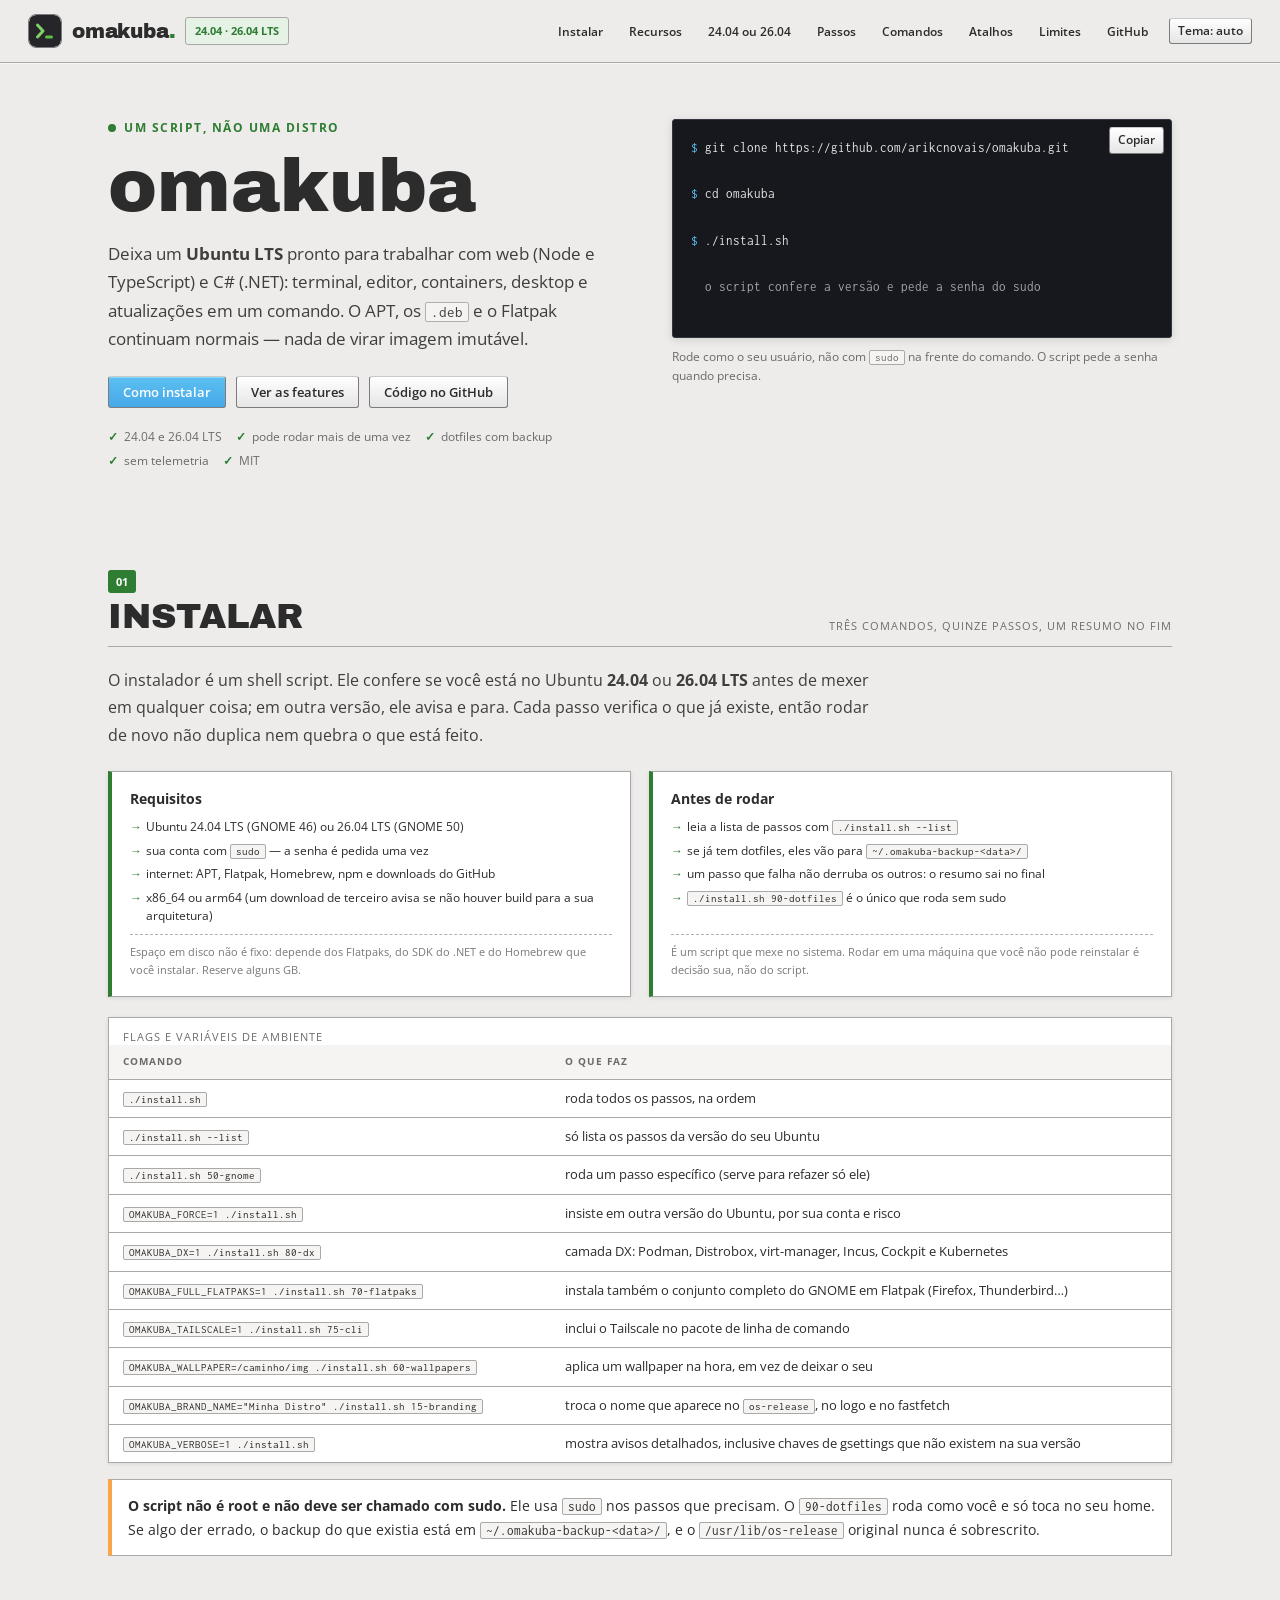
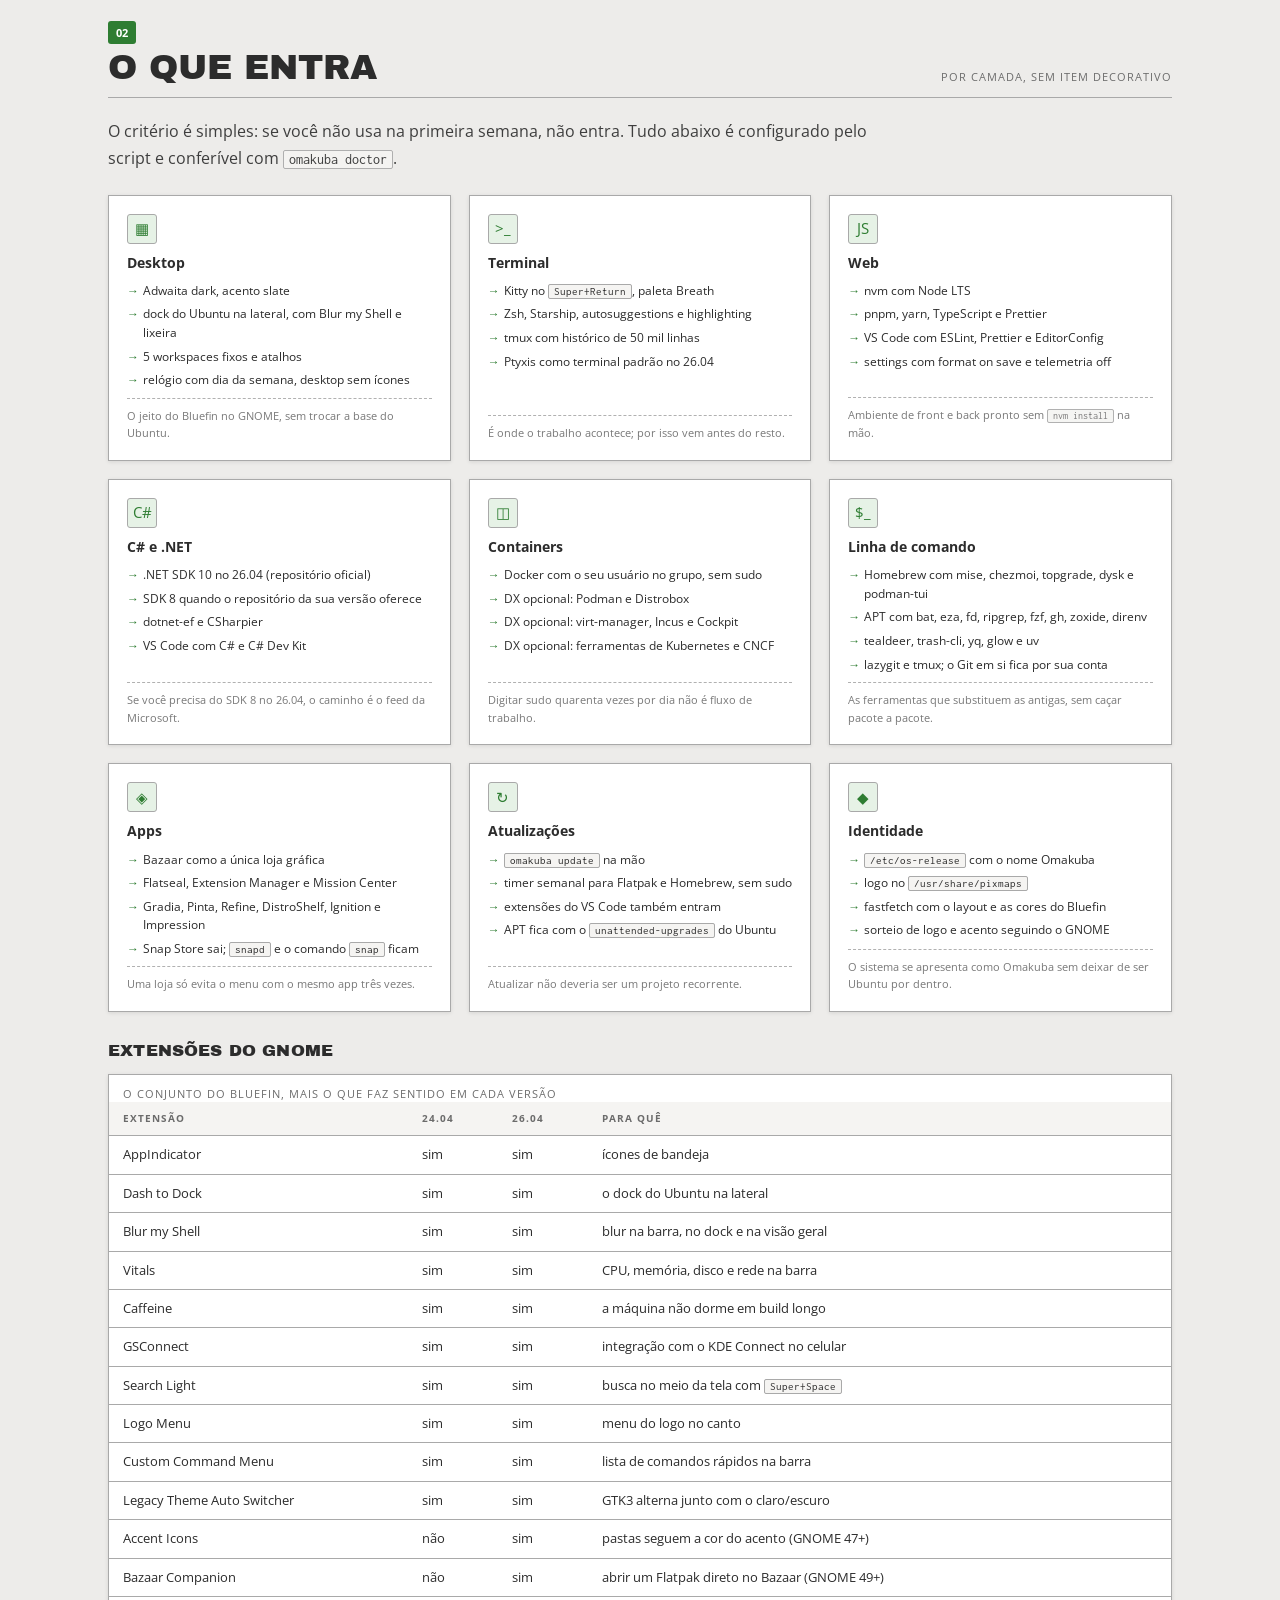
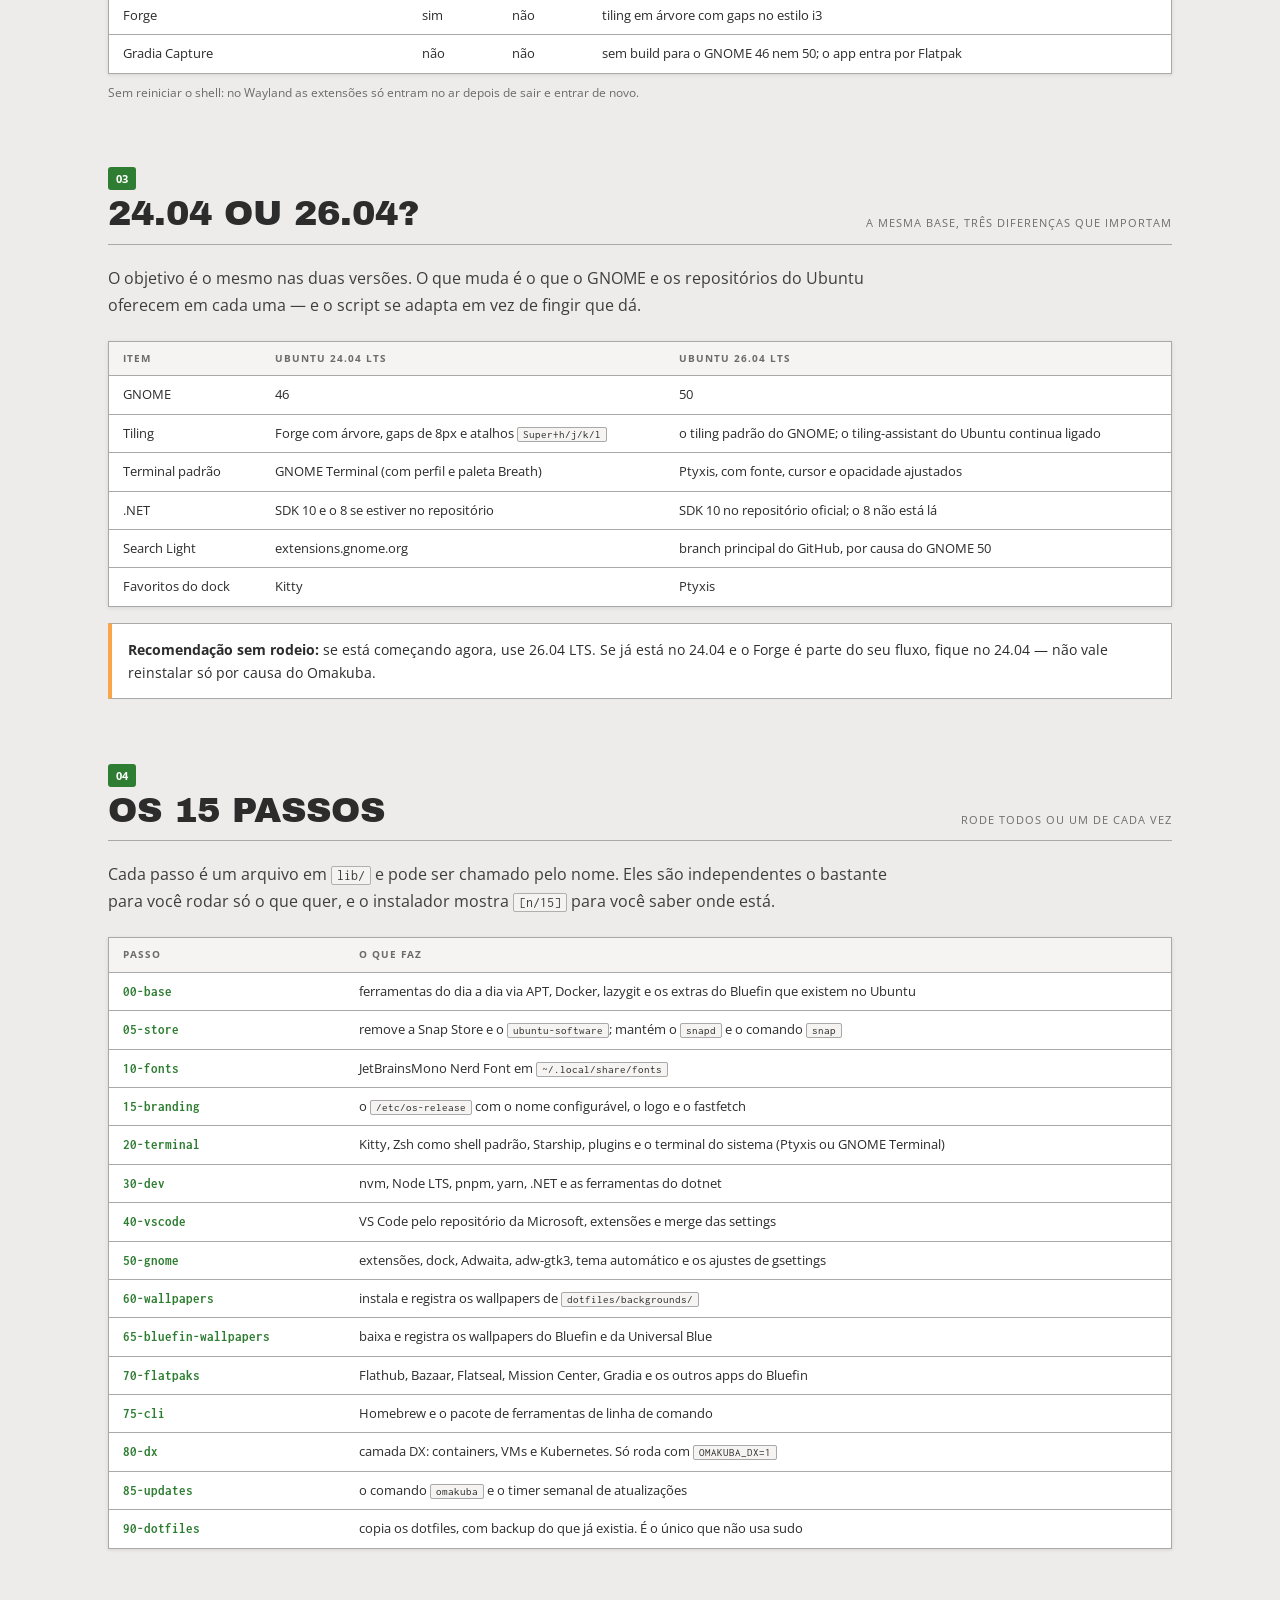
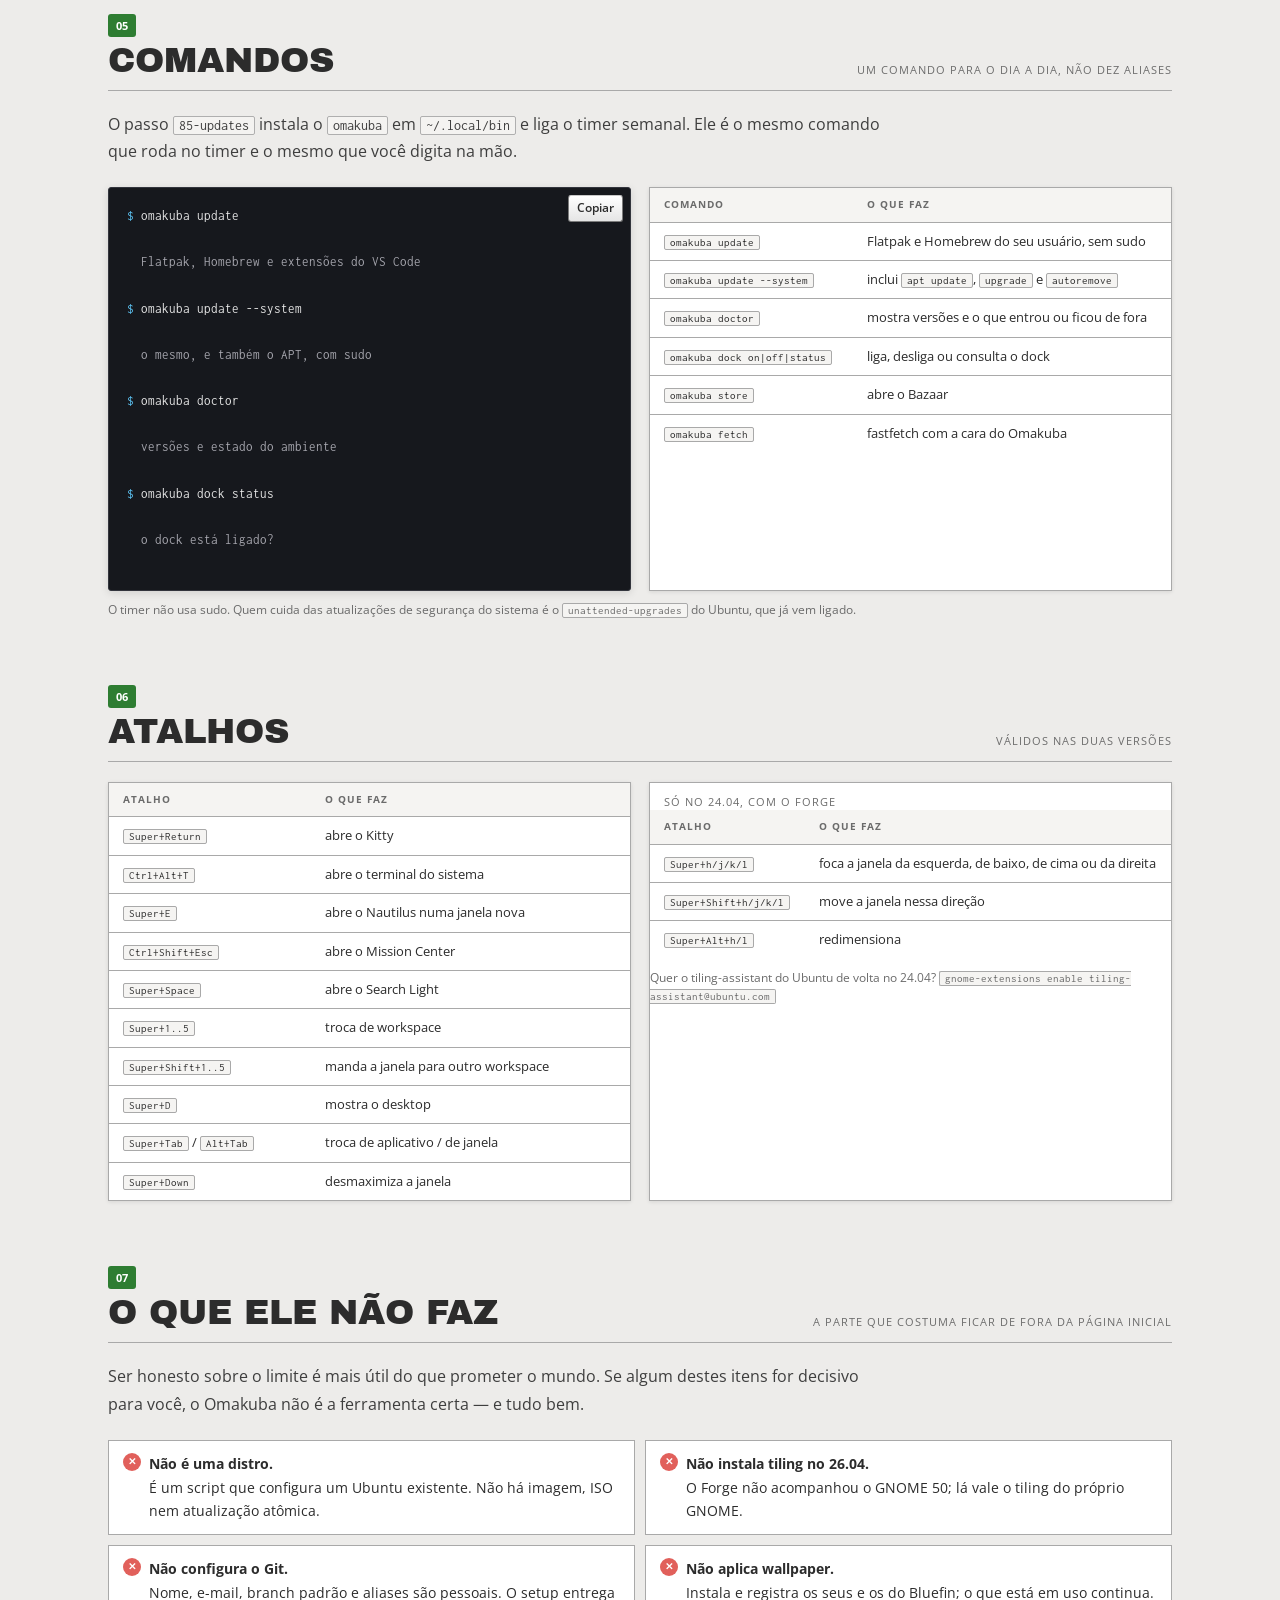
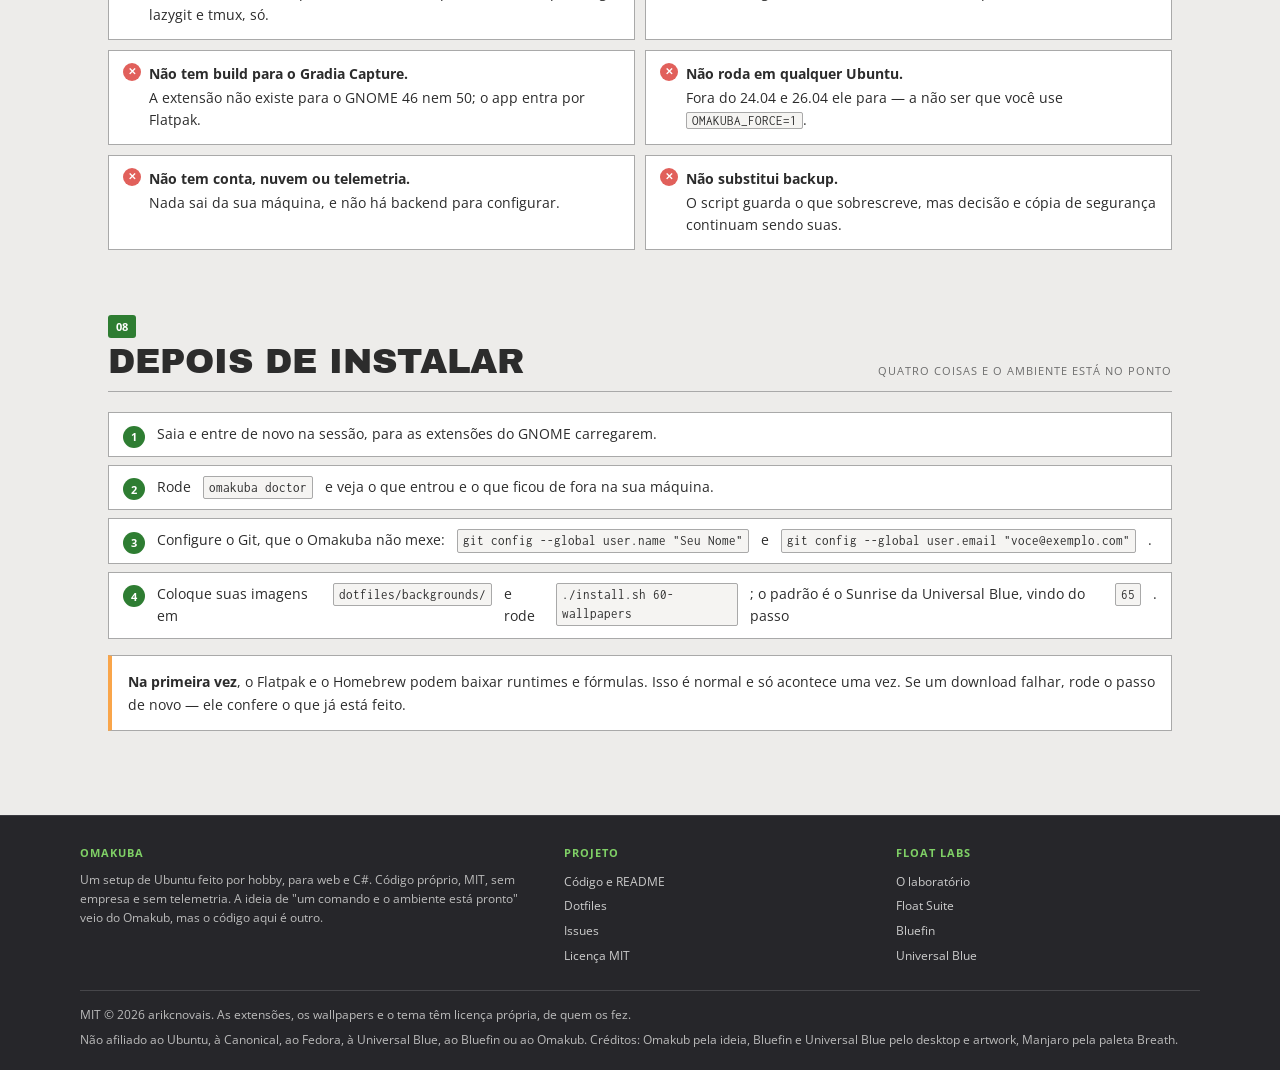
==== docs/index.html @ 0644e6e6 "feat: add website based on Float's Labs's and Float Suite's design" ====
<!doctype html>
<html lang="pt-BR">
<head>
<meta charset="utf-8">
<meta name="viewport" content="width=device-width, initial-scale=1">
<title>Omakuba — Ubuntu 24.04 e 26.04 LTS pronto para trabalhar</title>
<meta name="description" content="Omakuba é um script de setup para Ubuntu 24.04 e 26.04 LTS: terminal, desktop, Node, .NET, containers e atualizações em um comando, sem trocar o sistema por uma imagem imutável.">
<meta name="author" content="arikcnovais">
<meta name="theme-color" content="#7FD066">
<meta name="color-scheme" content="light dark">
<meta name="referrer" content="no-referrer">
<meta http-equiv="Content-Security-Policy" content="default-src 'none'; script-src 'self'; style-src 'self'; font-src 'self'; img-src 'self'; connect-src 'none'; base-uri 'none'; form-action 'none'; object-src 'none'; upgrade-insecure-requests; require-trusted-types-for 'script'; trusted-types 'none'">

<meta property="og:type" content="website">
<meta property="og:title" content="Omakuba — Ubuntu 24.04 e 26.04 LTS pronto para trabalhar">
<meta property="og:description" content="Um comando e o ambiente está pronto: terminal, desktop, Node, .NET, containers e atualizações. APT, .deb e Flatpak continuam.">
<meta property="og:locale" content="pt_BR">

<link rel="icon" type="image/svg+xml" href="assets/omakuba.svg">
<link rel="stylesheet" href="assets/fonts.css">
<link rel="stylesheet" href="assets/float.css">
<link rel="stylesheet" href="assets/styles.css">
<script defer src="assets/app.js"></script>
</head>
<body>

<a class="skip-link" href="#instalar">Pular para a instalação</a>

<header class="app-header omakuba">
  <div class="header-left">
    <a class="brand" href="#top">
      <img src="assets/omakuba.svg" alt="" width="34" height="34">
      <span>omakuba<span class="dot">.</span></span>
    </a>
    <span class="pill">24.04 · 26.04 LTS</span>
  </div>

  <div class="header-right">
    <nav aria-label="Seções">
      <ul class="nav-links" id="nav-links">
        <li><a href="#instalar">Instalar</a></li>
        <li><a href="#recursos">Recursos</a></li>
        <li><a href="#versoes">24.04 ou 26.04</a></li>
        <li><a href="#passos">Passos</a></li>
        <li><a href="#comandos">Comandos</a></li>
        <li><a href="#atalhos">Atalhos</a></li>
        <li><a href="#limites">Limites</a></li>
        <li><a href="https://github.com/arikcnovais/omakuba" target="_blank" rel="noopener noreferrer">GitHub</a></li>
      </ul>
    </nav>
    <button class="btn btn-sm nav-toggle" id="nav-toggle" type="button" aria-expanded="false" aria-controls="nav-links">Menu</button>
    <button class="btn btn-sm" id="theme-toggle" type="button">Tema: auto</button>
  </div>
</header>

<main id="top">

  <!-- ===== Hero ====================================================== -->
  <section class="hero" aria-labelledby="hero-title">
    <div>
      <p class="eyebrow">um script, não uma distro</p>
      <h1 id="hero-title">omakuba</h1>
      <p class="hero-sub">
        Deixa um <strong>Ubuntu LTS</strong> pronto para trabalhar com web
        (Node e TypeScript) e C# (.NET): terminal, editor, containers, desktop
        e atualizações em um comando. O APT, os <code>.deb</code> e o Flatpak
        continuam normais — nada de virar imagem imutável.
      </p>
      <div class="hero-actions">
        <a class="btn btn-primary" href="#instalar">Como instalar</a>
        <a class="btn" href="#recursos">Ver as features</a>
        <a class="btn" href="https://github.com/arikcnovais/omakuba" target="_blank" rel="noopener noreferrer">Código no GitHub</a>
      </div>
      <ul class="checks">
        <li>24.04 e 26.04 LTS</li>
        <li>pode rodar mais de uma vez</li>
        <li>dotfiles com backup</li>
        <li>sem telemetria</li>
        <li>MIT</li>
      </ul>
    </div>

    <div>
      <div class="terminal-wrap">
        <button class="btn btn-sm copy-btn" type="button" data-copy="#cmd-install">Copiar</button>
        <pre class="terminal" id="cmd-install"><code><span class="line">git clone https://github.com/arikcnovais/omakuba.git</span>
<span class="line">cd omakuba</span>
<span class="line">./install.sh</span>
<span class="out">o script confere a versão e pede a senha do sudo</span>
</code></pre>
      </div>
      <p class="hint">Rode como o seu usuário, não com <code>sudo</code> na frente do comando. O script pede a senha quando precisa.</p>
    </div>
  </section>

  <!-- ===== 01 Instalar ============================================== -->
  <section id="instalar" aria-labelledby="instalar-title">
    <div class="section-heading">
      <div>
        <span class="num">01</span>
        <h2 id="instalar-title">Instalar</h2>
      </div>
      <p class="sub">Três comandos, quinze passos, um resumo no fim</p>
    </div>

    <p class="lead">
      O instalador é um shell script. Ele confere se você está no Ubuntu
      <strong>24.04</strong> ou <strong>26.04 LTS</strong> antes de mexer em
      qualquer coisa; em outra versão, ele avisa e para. Cada passo verifica o
      que já existe, então rodar de novo não duplica nem quebra o que está
      feito.
    </p>

    <div class="grid-2">
      <div class="card green">
        <h3>Requisitos</h3>
        <ul>
          <li>Ubuntu 24.04 LTS (GNOME 46) ou 26.04 LTS (GNOME 50)</li>
          <li>sua conta com <code>sudo</code> — a senha é pedida uma vez</li>
          <li>internet: APT, Flatpak, Homebrew, npm e downloads do GitHub</li>
          <li>x86_64 ou arm64 (um download de terceiro avisa se não houver build para a sua arquitetura)</li>
        </ul>
        <p class="why">Espaço em disco não é fixo: depende dos Flatpaks, do SDK do .NET e do Homebrew que você instalar. Reserve alguns GB.</p>
      </div>

      <div class="card green">
        <h3>Antes de rodar</h3>
        <ul>
          <li>leia a lista de passos com <code>./install.sh --list</code></li>
          <li>se já tem dotfiles, eles vão para <code>~/.omakuba-backup-&lt;data&gt;/</code></li>
          <li>um passo que falha não derruba os outros: o resumo sai no final</li>
          <li><code>./install.sh 90-dotfiles</code> é o único que roda sem sudo</li>
        </ul>
        <p class="why">É um script que mexe no sistema. Rodar em uma máquina que você não pode reinstalar é decisão sua, não do script.</p>
      </div>
    </div>

    <div class="table-scroll mt-3">
      <table>
        <caption>Flags e variáveis de ambiente</caption>
        <thead>
          <tr>
            <th scope="col">Comando</th>
            <th scope="col">O que faz</th>
          </tr>
        </thead>
        <tbody>
          <tr><td><code>./install.sh</code></td><td>roda todos os passos, na ordem</td></tr>
          <tr><td><code>./install.sh --list</code></td><td>só lista os passos da versão do seu Ubuntu</td></tr>
          <tr><td><code>./install.sh 50-gnome</code></td><td>roda um passo específico (serve para refazer só ele)</td></tr>
          <tr><td><code>OMAKUBA_FORCE=1 ./install.sh</code></td><td>insiste em outra versão do Ubuntu, por sua conta e risco</td></tr>
          <tr><td><code>OMAKUBA_DX=1 ./install.sh 80-dx</code></td><td>camada DX: Podman, Distrobox, virt-manager, Incus, Cockpit e Kubernetes</td></tr>
          <tr><td><code>OMAKUBA_FULL_FLATPAKS=1 ./install.sh 70-flatpaks</code></td><td>instala também o conjunto completo do GNOME em Flatpak (Firefox, Thunderbird…)</td></tr>
          <tr><td><code>OMAKUBA_TAILSCALE=1 ./install.sh 75-cli</code></td><td>inclui o Tailscale no pacote de linha de comando</td></tr>
          <tr><td><code>OMAKUBA_WALLPAPER=/caminho/img ./install.sh 60-wallpapers</code></td><td>aplica um wallpaper na hora, em vez de deixar o seu</td></tr>
          <tr><td><code>OMAKUBA_BRAND_NAME="Minha Distro" ./install.sh 15-branding</code></td><td>troca o nome que aparece no <code>os-release</code>, no logo e no fastfetch</td></tr>
          <tr><td><code>OMAKUBA_VERBOSE=1 ./install.sh</code></td><td>mostra avisos detalhados, inclusive chaves de gsettings que não existem na sua versão</td></tr>
        </tbody>
      </table>
    </div>

    <div class="notice">
      <strong>O script não é root e não deve ser chamado com sudo.</strong>
      Ele usa <code>sudo</code> nos passos que precisam. O <code>90-dotfiles</code>
      roda como você e só toca no seu home. Se algo der errado, o backup do que
      existia está em <code>~/.omakuba-backup-&lt;data&gt;/</code>, e o
      <code>/usr/lib/os-release</code> original nunca é sobrescrito.
    </div>
  </section>

  <!-- ===== 02 Recursos ============================================== -->
  <section id="recursos" aria-labelledby="recursos-title">
    <div class="section-heading">
      <div>
        <span class="num">02</span>
        <h2 id="recursos-title">O que entra</h2>
      </div>
      <p class="sub">Por camada, sem item decorativo</p>
    </div>

    <p class="lead">
      O critério é simples: se você não usa na primeira semana, não entra.
      Tudo abaixo é configurado pelo script e conferível com
      <code>omakuba doctor</code>.
    </p>

    <div class="grid-3">
      <div class="card">
        <div class="icon" aria-hidden="true">▦</div>
        <h3>Desktop</h3>
        <ul>
          <li>Adwaita dark, acento slate</li>
          <li>dock do Ubuntu na lateral, com Blur my Shell e lixeira</li>
          <li>5 workspaces fixos e atalhos</li>
          <li>relógio com dia da semana, desktop sem ícones</li>
        </ul>
        <p class="why">O jeito do Bluefin no GNOME, sem trocar a base do Ubuntu.</p>
      </div>

      <div class="card">
        <div class="icon" aria-hidden="true">&gt;_</div>
        <h3>Terminal</h3>
        <ul>
          <li>Kitty no <code>Super+Return</code>, paleta Breath</li>
          <li>Zsh, Starship, autosuggestions e highlighting</li>
          <li>tmux com histórico de 50 mil linhas</li>
          <li>Ptyxis como terminal padrão no 26.04</li>
        </ul>
        <p class="why">É onde o trabalho acontece; por isso vem antes do resto.</p>
      </div>

      <div class="card">
        <div class="icon" aria-hidden="true">JS</div>
        <h3>Web</h3>
        <ul>
          <li>nvm com Node LTS</li>
          <li>pnpm, yarn, TypeScript e Prettier</li>
          <li>VS Code com ESLint, Prettier e EditorConfig</li>
          <li>settings com format on save e telemetria off</li>
        </ul>
        <p class="why">Ambiente de front e back pronto sem <code>nvm install</code> na mão.</p>
      </div>

      <div class="card">
        <div class="icon" aria-hidden="true">C#</div>
        <h3>C# e .NET</h3>
        <ul>
          <li>.NET SDK 10 no 26.04 (repositório oficial)</li>
          <li>SDK 8 quando o repositório da sua versão oferece</li>
          <li>dotnet-ef e CSharpier</li>
          <li>VS Code com C# e C# Dev Kit</li>
        </ul>
        <p class="why">Se você precisa do SDK 8 no 26.04, o caminho é o feed da Microsoft.</p>
      </div>

      <div class="card">
        <div class="icon" aria-hidden="true">◫</div>
        <h3>Containers</h3>
        <ul>
          <li>Docker com o seu usuário no grupo, sem sudo</li>
          <li>DX opcional: Podman e Distrobox</li>
          <li>DX opcional: virt-manager, Incus e Cockpit</li>
          <li>DX opcional: ferramentas de Kubernetes e CNCF</li>
        </ul>
        <p class="why">Digitar sudo quarenta vezes por dia não é fluxo de trabalho.</p>
      </div>

      <div class="card">
        <div class="icon" aria-hidden="true">$_</div>
        <h3>Linha de comando</h3>
        <ul>
          <li>Homebrew com mise, chezmoi, topgrade, dysk e podman-tui</li>
          <li>APT com bat, eza, fd, ripgrep, fzf, gh, zoxide, direnv</li>
          <li>tealdeer, trash-cli, yq, glow e uv</li>
          <li>lazygit e tmux; o Git em si fica por sua conta</li>
        </ul>
        <p class="why">As ferramentas que substituem as antigas, sem caçar pacote a pacote.</p>
      </div>

      <div class="card">
        <div class="icon" aria-hidden="true">◈</div>
        <h3>Apps</h3>
        <ul>
          <li>Bazaar como a única loja gráfica</li>
          <li>Flatseal, Extension Manager e Mission Center</li>
          <li>Gradia, Pinta, Refine, DistroShelf, Ignition e Impression</li>
          <li>Snap Store sai; <code>snapd</code> e o comando <code>snap</code> ficam</li>
        </ul>
        <p class="why">Uma loja só evita o menu com o mesmo app três vezes.</p>
      </div>

      <div class="card">
        <div class="icon" aria-hidden="true">↻</div>
        <h3>Atualizações</h3>
        <ul>
          <li><code>omakuba update</code> na mão</li>
          <li>timer semanal para Flatpak e Homebrew, sem sudo</li>
          <li>extensões do VS Code também entram</li>
          <li>APT fica com o <code>unattended-upgrades</code> do Ubuntu</li>
        </ul>
        <p class="why">Atualizar não deveria ser um projeto recorrente.</p>
      </div>

      <div class="card">
        <div class="icon" aria-hidden="true">◆</div>
        <h3>Identidade</h3>
        <ul>
          <li><code>/etc/os-release</code> com o nome Omakuba</li>
          <li>logo no <code>/usr/share/pixmaps</code></li>
          <li>fastfetch com o layout e as cores do Bluefin</li>
          <li>sorteio de logo e acento seguindo o GNOME</li>
        </ul>
        <p class="why">O sistema se apresenta como Omakuba sem deixar de ser Ubuntu por dentro.</p>
      </div>
    </div>

    <h3 class="subhead">Extensões do GNOME</h3>
    <div class="table-scroll">
      <table>
        <caption>O conjunto do Bluefin, mais o que faz sentido em cada versão</caption>
        <thead>
          <tr>
            <th scope="col">Extensão</th>
            <th scope="col">24.04</th>
            <th scope="col">26.04</th>
            <th scope="col">Para quê</th>
          </tr>
        </thead>
        <tbody>
          <tr><td>AppIndicator</td><td>sim</td><td>sim</td><td>ícones de bandeja</td></tr>
          <tr><td>Dash to Dock</td><td>sim</td><td>sim</td><td>o dock do Ubuntu na lateral</td></tr>
          <tr><td>Blur my Shell</td><td>sim</td><td>sim</td><td>blur na barra, no dock e na visão geral</td></tr>
          <tr><td>Vitals</td><td>sim</td><td>sim</td><td>CPU, memória, disco e rede na barra</td></tr>
          <tr><td>Caffeine</td><td>sim</td><td>sim</td><td>a máquina não dorme em build longo</td></tr>
          <tr><td>GSConnect</td><td>sim</td><td>sim</td><td>integração com o KDE Connect no celular</td></tr>
          <tr><td>Search Light</td><td>sim</td><td>sim</td><td>busca no meio da tela com <code>Super+Space</code></td></tr>
          <tr><td>Logo Menu</td><td>sim</td><td>sim</td><td>menu do logo no canto</td></tr>
          <tr><td>Custom Command Menu</td><td>sim</td><td>sim</td><td>lista de comandos rápidos na barra</td></tr>
          <tr><td>Legacy Theme Auto Switcher</td><td>sim</td><td>sim</td><td>GTK3 alterna junto com o claro/escuro</td></tr>
          <tr><td>Accent Icons</td><td>não</td><td>sim</td><td>pastas seguem a cor do acento (GNOME 47+)</td></tr>
          <tr><td>Bazaar Companion</td><td>não</td><td>sim</td><td>abrir um Flatpak direto no Bazaar (GNOME 49+)</td></tr>
          <tr><td>Forge</td><td>sim</td><td>não</td><td>tiling em árvore com gaps no estilo i3</td></tr>
          <tr><td>Gradia Capture</td><td>não</td><td>não</td><td>sem build para o GNOME 46 nem 50; o app entra por Flatpak</td></tr>
        </tbody>
      </table>
    </div>
    <p class="hint">Sem reiniciar o shell: no Wayland as extensões só entram no ar depois de sair e entrar de novo.</p>
  </section>

  <!-- ===== 03 Versões ============================================== -->
  <section id="versoes" aria-labelledby="versoes-title">
    <div class="section-heading">
      <div>
        <span class="num">03</span>
        <h2 id="versoes-title">24.04 ou 26.04?</h2>
      </div>
      <p class="sub">A mesma base, três diferenças que importam</p>
    </div>

    <p class="lead">
      O objetivo é o mesmo nas duas versões. O que muda é o que o GNOME e os
      repositórios do Ubuntu oferecem em cada uma — e o script se adapta em vez
      de fingir que dá.
    </p>

    <div class="table-scroll">
      <table>
        <thead>
          <tr>
            <th scope="col">Item</th>
            <th scope="col">Ubuntu 24.04 LTS</th>
            <th scope="col">Ubuntu 26.04 LTS</th>
          </tr>
        </thead>
        <tbody>
          <tr><td>GNOME</td><td>46</td><td>50</td></tr>
          <tr><td>Tiling</td><td>Forge com árvore, gaps de 8px e atalhos <code>Super+h/j/k/l</code></td><td>o tiling padrão do GNOME; o tiling-assistant do Ubuntu continua ligado</td></tr>
          <tr><td>Terminal padrão</td><td>GNOME Terminal (com perfil e paleta Breath)</td><td>Ptyxis, com fonte, cursor e opacidade ajustados</td></tr>
          <tr><td>.NET</td><td>SDK 10 e o 8 se estiver no repositório</td><td>SDK 10 no repositório oficial; o 8 não está lá</td></tr>
          <tr><td>Search Light</td><td>extensions.gnome.org</td><td>branch principal do GitHub, por causa do GNOME 50</td></tr>
          <tr><td>Favoritos do dock</td><td>Kitty</td><td>Ptyxis</td></tr>
        </tbody>
      </table>
    </div>

    <div class="notice">
      <strong>Recomendação sem rodeio:</strong> se está começando agora, use
      26.04 LTS. Se já está no 24.04 e o Forge é parte do seu fluxo, fique no
      24.04 — não vale reinstalar só por causa do Omakuba.
    </div>
  </section>

  <!-- ===== 04 Passos =============================================== -->
  <section id="passos" aria-labelledby="passos-title">
    <div class="section-heading">
      <div>
        <span class="num">04</span>
        <h2 id="passos-title">Os 15 passos</h2>
      </div>
      <p class="sub">Rode todos ou um de cada vez</p>
    </div>

    <p class="lead">
      Cada passo é um arquivo em <code>lib/</code> e pode ser chamado pelo nome.
      Eles são independentes o bastante para você rodar só o que quer, e o
      instalador mostra <code>[n/15]</code> para você saber onde está.
    </p>

    <div class="table-scroll">
      <table>
        <thead>
          <tr>
            <th scope="col">Passo</th>
            <th scope="col">O que faz</th>
          </tr>
        </thead>
        <tbody>
          <tr><td class="step-name">00-base</td><td>ferramentas do dia a dia via APT, Docker, lazygit e os extras do Bluefin que existem no Ubuntu</td></tr>
          <tr><td class="step-name">05-store</td><td>remove a Snap Store e o <code>ubuntu-software</code>; mantém o <code>snapd</code> e o comando <code>snap</code></td></tr>
          <tr><td class="step-name">10-fonts</td><td>JetBrainsMono Nerd Font em <code>~/.local/share/fonts</code></td></tr>
          <tr><td class="step-name">15-branding</td><td>o <code>/etc/os-release</code> com o nome configurável, o logo e o fastfetch</td></tr>
          <tr><td class="step-name">20-terminal</td><td>Kitty, Zsh como shell padrão, Starship, plugins e o terminal do sistema (Ptyxis ou GNOME Terminal)</td></tr>
          <tr><td class="step-name">30-dev</td><td>nvm, Node LTS, pnpm, yarn, .NET e as ferramentas do dotnet</td></tr>
          <tr><td class="step-name">40-vscode</td><td>VS Code pelo repositório da Microsoft, extensões e merge das settings</td></tr>
          <tr><td class="step-name">50-gnome</td><td>extensões, dock, Adwaita, adw-gtk3, tema automático e os ajustes de gsettings</td></tr>
          <tr><td class="step-name">60-wallpapers</td><td>instala e registra os wallpapers de <code>dotfiles/backgrounds/</code></td></tr>
          <tr><td class="step-name">65-bluefin-wallpapers</td><td>baixa e registra os wallpapers do Bluefin e da Universal Blue</td></tr>
          <tr><td class="step-name">70-flatpaks</td><td>Flathub, Bazaar, Flatseal, Mission Center, Gradia e os outros apps do Bluefin</td></tr>
          <tr><td class="step-name">75-cli</td><td>Homebrew e o pacote de ferramentas de linha de comando</td></tr>
          <tr><td class="step-name">80-dx</td><td>camada DX: containers, VMs e Kubernetes. Só roda com <code>OMAKUBA_DX=1</code></td></tr>
          <tr><td class="step-name">85-updates</td><td>o comando <code>omakuba</code> e o timer semanal de atualizações</td></tr>
          <tr><td class="step-name">90-dotfiles</td><td>copia os dotfiles, com backup do que já existia. É o único que não usa sudo</td></tr>
        </tbody>
      </table>
    </div>
  </section>

  <!-- ===== 05 Comandos ============================================= -->
  <section id="comandos" aria-labelledby="comandos-title">
    <div class="section-heading">
      <div>
        <span class="num">05</span>
        <h2 id="comandos-title">Comandos</h2>
      </div>
      <p class="sub">Um comando para o dia a dia, não dez aliases</p>
    </div>

    <p class="lead">
      O passo <code>85-updates</code> instala o <code>omakuba</code> em
      <code>~/.local/bin</code> e liga o timer semanal. Ele é o mesmo comando
      que roda no timer e o mesmo que você digita na mão.
    </p>

    <div class="grid-2">
      <div class="terminal-wrap">
        <button class="btn btn-sm copy-btn" type="button" data-copy="#cmd-usage">Copiar</button>
        <pre class="terminal" id="cmd-usage"><code><span class="line">omakuba update</span>
<span class="out">Flatpak, Homebrew e extensões do VS Code</span>
<span class="line">omakuba update --system</span>
<span class="out">o mesmo, e também o APT, com sudo</span>
<span class="line">omakuba doctor</span>
<span class="out">versões e estado do ambiente</span>
<span class="line">omakuba dock status</span>
<span class="out">o dock está ligado?</span>
</code></pre>
      </div>

      <div class="table-scroll">
        <table>
          <thead>
            <tr>
              <th scope="col">Comando</th>
              <th scope="col">O que faz</th>
            </tr>
          </thead>
          <tbody>
            <tr><td><code>omakuba update</code></td><td>Flatpak e Homebrew do seu usuário, sem sudo</td></tr>
            <tr><td><code>omakuba update --system</code></td><td>inclui <code>apt update</code>, <code>upgrade</code> e <code>autoremove</code></td></tr>
            <tr><td><code>omakuba doctor</code></td><td>mostra versões e o que entrou ou ficou de fora</td></tr>
            <tr><td><code>omakuba dock on|off|status</code></td><td>liga, desliga ou consulta o dock</td></tr>
            <tr><td><code>omakuba store</code></td><td>abre o Bazaar</td></tr>
            <tr><td><code>omakuba fetch</code></td><td>fastfetch com a cara do Omakuba</td></tr>
          </tbody>
        </table>
      </div>
    </div>
    <p class="hint">O timer não usa sudo. Quem cuida das atualizações de segurança do sistema é o <code>unattended-upgrades</code> do Ubuntu, que já vem ligado.</p>
  </section>

  <!-- ===== 06 Atalhos ============================================== -->
  <section id="atalhos" aria-labelledby="atalhos-title">
    <div class="section-heading">
      <div>
        <span class="num">06</span>
        <h2 id="atalhos-title">Atalhos</h2>
      </div>
      <p class="sub">Válidos nas duas versões</p>
    </div>

    <div class="grid-2">
      <div class="table-scroll">
        <table>
          <thead>
            <tr>
              <th scope="col">Atalho</th>
              <th scope="col">O que faz</th>
            </tr>
          </thead>
          <tbody>
            <tr><td><code>Super+Return</code></td><td>abre o Kitty</td></tr>
            <tr><td><code>Ctrl+Alt+T</code></td><td>abre o terminal do sistema</td></tr>
            <tr><td><code>Super+E</code></td><td>abre o Nautilus numa janela nova</td></tr>
            <tr><td><code>Ctrl+Shift+Esc</code></td><td>abre o Mission Center</td></tr>
            <tr><td><code>Super+Space</code></td><td>abre o Search Light</td></tr>
            <tr><td><code>Super+1..5</code></td><td>troca de workspace</td></tr>
            <tr><td><code>Super+Shift+1..5</code></td><td>manda a janela para outro workspace</td></tr>
            <tr><td><code>Super+D</code></td><td>mostra o desktop</td></tr>
            <tr><td><code>Super+Tab</code> / <code>Alt+Tab</code></td><td>troca de aplicativo / de janela</td></tr>
            <tr><td><code>Super+Down</code></td><td>desmaximiza a janela</td></tr>
          </tbody>
        </table>
      </div>

      <div class="table-scroll">
        <table>
          <caption>Só no 24.04, com o Forge</caption>
          <thead>
            <tr>
              <th scope="col">Atalho</th>
              <th scope="col">O que faz</th>
            </tr>
          </thead>
          <tbody>
            <tr><td><code>Super+h/j/k/l</code></td><td>foca a janela da esquerda, de baixo, de cima ou da direita</td></tr>
            <tr><td><code>Super+Shift+h/j/k/l</code></td><td>move a janela nessa direção</td></tr>
            <tr><td><code>Super+Alt+h/l</code></td><td>redimensiona</td></tr>
          </tbody>
        </table>
        <p class="hint">Quer o tiling-assistant do Ubuntu de volta no 24.04? <code>gnome-extensions enable tiling-assistant@ubuntu.com</code></p>
      </div>
    </div>
  </section>

  <!-- ===== 07 Limites ============================================== -->
  <section id="limites" aria-labelledby="limites-title">
    <div class="section-heading">
      <div>
        <span class="num">07</span>
        <h2 id="limites-title">O que ele não faz</h2>
      </div>
      <p class="sub">A parte que costuma ficar de fora da página inicial</p>
    </div>

    <p class="lead">
      Ser honesto sobre o limite é mais útil do que prometer o mundo. Se algum
      destes itens for decisivo para você, o Omakuba não é a ferramenta certa —
      e tudo bem.
    </p>

    <ul class="limits">
      <li><strong>Não é uma distro.</strong> É um script que configura um Ubuntu existente. Não há imagem, ISO nem atualização atômica.</li>
      <li><strong>Não instala tiling no 26.04.</strong> O Forge não acompanhou o GNOME 50; lá vale o tiling do próprio GNOME.</li>
      <li><strong>Não configura o Git.</strong> Nome, e-mail, branch padrão e aliases são pessoais. O setup entrega lazygit e tmux, só.</li>
      <li><strong>Não aplica wallpaper.</strong> Instala e registra os seus e os do Bluefin; o que está em uso continua.</li>
      <li><strong>Não tem build para o Gradia Capture.</strong> A extensão não existe para o GNOME 46 nem 50; o app entra por Flatpak.</li>
      <li><strong>Não roda em qualquer Ubuntu.</strong> Fora do 24.04 e 26.04 ele para — a não ser que você use <code>OMAKUBA_FORCE=1</code>.</li>
      <li><strong>Não tem conta, nuvem ou telemetria.</strong> Nada sai da sua máquina, e não há backend para configurar.</li>
      <li><strong>Não substitui backup.</strong> O script guarda o que sobrescreve, mas decisão e cópia de segurança continuam sendo suas.</li>
    </ul>
  </section>

  <!-- ===== 08 Depois ============================================= -->
  <section id="depois" aria-labelledby="depois-title">
    <div class="section-heading">
      <div>
        <span class="num">08</span>
        <h2 id="depois-title">Depois de instalar</h2>
      </div>
      <p class="sub">Quatro coisas e o ambiente está no ponto</p>
    </div>

    <ol class="steps">
      <li>Saia e entre de novo na sessão, para as extensões do GNOME carregarem.</li>
      <li>Rode <code>omakuba doctor</code> e veja o que entrou e o que ficou de fora na sua máquina.</li>
      <li>Configure o Git, que o Omakuba não mexe: <code>git config --global user.name "Seu Nome"</code> e <code>git config --global user.email "voce@exemplo.com"</code>.</li>
      <li>Coloque suas imagens em <code>dotfiles/backgrounds/</code> e rode <code>./install.sh 60-wallpapers</code>; o padrão é o Sunrise da Universal Blue, vindo do passo <code>65</code>.</li>
    </ol>

    <div class="notice">
      <strong>Na primeira vez</strong>, o Flatpak e o Homebrew podem baixar
      runtimes e fórmulas. Isso é normal e só acontece uma vez. Se um download
      falhar, rode o passo de novo — ele confere o que já está feito.
    </div>
  </section>

</main>

<footer>
  <div class="footer-inner">
    <div>
      <h4>Omakuba</h4>
      <p>Um setup de Ubuntu feito por hobby, para web e C#. Código próprio, MIT, sem empresa e sem telemetria. A ideia de "um comando e o ambiente está pronto" veio do Omakub, mas o código aqui é outro.</p>
    </div>
    <div>
      <h4>Projeto</h4>
      <a href="https://github.com/arikcnovais/omakuba" target="_blank" rel="noopener noreferrer">Código e README</a>
      <a href="https://github.com/arikcnovais/omakuba/blob/main/DOTFILES.md" target="_blank" rel="noopener noreferrer">Dotfiles</a>
      <a href="https://github.com/arikcnovais/omakuba/issues" target="_blank" rel="noopener noreferrer">Issues</a>
      <a href="https://github.com/arikcnovais/omakuba/blob/main/LICENSE" target="_blank" rel="noopener noreferrer">Licença MIT</a>
    </div>
    <div>
      <h4>Float Labs</h4>
      <a href="https://float-labs-devel.github.io/website/" target="_blank" rel="noopener noreferrer">O laboratório</a>
      <a href="https://github.com/arikcnovais/float-suite" target="_blank" rel="noopener noreferrer">Float Suite</a>
      <a href="https://projectbluefin.io/" target="_blank" rel="noopener noreferrer">Bluefin</a>
      <a href="https://universal-blue.org/" target="_blank" rel="noopener noreferrer">Universal Blue</a>
    </div>
  </div>
  <div class="footer-bottom">
    <p>MIT © 2026 arikcnovais. As extensões, os wallpapers e o tema têm licença própria, de quem os fez.</p>
    <p>Não afiliado ao Ubuntu, à Canonical, ao Fedora, à Universal Blue, ao Bluefin ou ao Omakub. Créditos: Omakub pela ideia, Bluefin e Universal Blue pelo desktop e artwork, Manjaro pela paleta Breath.</p>
  </div>
</footer>

</body>
</html>
---- docs/assets/fonts.css ----
/* fonts.css: subset of float-suite/shared/fonts.css.
   Kept: Open Sans (400/600/700), Inconsolata (400/700), Archivo Black (400).
   The woff2 files in assets/fonts/ come from the Float Suite repo, so the site
   and the suite render the same type. Nothing is fetched from a CDN. */

@font-face {
  font-family: 'Archivo Black';
  font-style: normal;
  font-weight: 400;
  font-display: swap;
  src: url(fonts/Archivo-Black-400.woff2) format('woff2');
  unicode-range: U+0000-00FF, U+0131, U+0152-0153, U+02BB-02BC, U+02C6, U+02DA, U+02DC, U+0304, U+0308, U+0329, U+2000-206F, U+20AC, U+2122, U+2191, U+2193, U+2212, U+2215, U+FEFF, U+FFFD;
}

@font-face {
  font-family: 'Inconsolata';
  font-style: normal;
  font-weight: 400;
  font-display: swap;
  src: url(fonts/Inconsolata-400-1.woff2) format('woff2');
  unicode-range: U+0102-0103, U+0110-0111, U+0128-0129, U+0168-0169, U+01A0-01A1, U+01AF-01B0, U+0300-0301, U+0303-0304, U+0308-0309, U+0323, U+0329, U+1EA0-1EF9, U+20AB;
}

@font-face {
  font-family: 'Inconsolata';
  font-style: normal;
  font-weight: 400;
  font-display: swap;
  src: url(fonts/Inconsolata-400-2.woff2) format('woff2');
  unicode-range: U+0100-02BA, U+02BD-02C5, U+02C7-02CC, U+02CE-02D7, U+02DD-02FF, U+0304, U+0308, U+0329, U+1D00-1DBF, U+1E00-1E9F, U+1EF2-1EFF, U+2020, U+20A0-20AB, U+20AD-20C4, U+2113, U+2C60-2C7F, U+A720-A7FF;
}

@font-face {
  font-family: 'Inconsolata';
  font-style: normal;
  font-weight: 400;
  font-display: swap;
  src: url(fonts/Inconsolata-400-3.woff2) format('woff2');
  unicode-range: U+0000-00FF, U+0131, U+0152-0153, U+02BB-02BC, U+02C6, U+02DA, U+02DC, U+0304, U+0308, U+0329, U+2000-206F, U+20AC, U+2122, U+2191, U+2193, U+2212, U+2215, U+FEFF, U+FFFD;
}

@font-face {
  font-family: 'Inconsolata';
  font-style: normal;
  font-weight: 700;
  font-display: swap;
  src: url(fonts/Inconsolata-700-1.woff2) format('woff2');
  unicode-range: U+0102-0103, U+0110-0111, U+0128-0129, U+0168-0169, U+01A0-01A1, U+01AF-01B0, U+0300-0301, U+0303-0304, U+0308-0309, U+0323, U+0329, U+1EA0-1EF9, U+20AB;
}

@font-face {
  font-family: 'Inconsolata';
  font-style: normal;
  font-weight: 700;
  font-display: swap;
  src: url(fonts/Inconsolata-700-2.woff2) format('woff2');
  unicode-range: U+0100-02BA, U+02BD-02C5, U+02C7-02CC, U+02CE-02D7, U+02DD-02FF, U+0304, U+0308, U+0329, U+1D00-1DBF, U+1E00-1E9F, U+1EF2-1EFF, U+2020, U+20A0-20AB, U+20AD-20C4, U+2113, U+2C60-2C7F, U+A720-A7FF;
}

@font-face {
  font-family: 'Inconsolata';
  font-style: normal;
  font-weight: 700;
  font-display: swap;
  src: url(fonts/Inconsolata-700-3.woff2) format('woff2');
  unicode-range: U+0000-00FF, U+0131, U+0152-0153, U+02BB-02BC, U+02C6, U+02DA, U+02DC, U+0304, U+0308, U+0329, U+2000-206F, U+20AC, U+2122, U+2191, U+2193, U+2212, U+2215, U+FEFF, U+FFFD;
}

@font-face {
  font-family: 'Open Sans';
  font-style: normal;
  font-weight: 400;
  font-display: swap;
  src: url(fonts/OpenSans-400-1.woff2) format('woff2');
  unicode-range: U+0460-052F, U+1C80-1C8A, U+20B4, U+2DE0-2DFF, U+A640-A69F, U+FE2E-FE2F;
}

@font-face {
  font-family: 'Open Sans';
  font-style: normal;
  font-weight: 400;
  font-display: swap;
  src: url(fonts/OpenSans-400-2.woff2) format('woff2');
  unicode-range: U+0301, U+0400-045F, U+0490-0491, U+04B0-04B1, U+2116;
}

@font-face {
  font-family: 'Open Sans';
  font-style: normal;
  font-weight: 400;
  font-display: swap;
  src: url(fonts/OpenSans-400-3.woff2) format('woff2');
  unicode-range: U+1F00-1FFF;
}

@font-face {
  font-family: 'Open Sans';
  font-style: normal;
  font-weight: 400;
  font-display: swap;
  src: url(fonts/OpenSans-400-4.woff2) format('woff2');
  unicode-range: U+0370-0377, U+037A-037F, U+0384-038A, U+038C, U+038E-03A1, U+03A3-03FF;
}

@font-face {
  font-family: 'Open Sans';
  font-style: normal;
  font-weight: 400;
  font-display: swap;
  src: url(fonts/OpenSans-400-5.woff2) format('woff2');
  unicode-range: U+0307-0308, U+0590-05FF, U+200C-2010, U+20AA, U+25CC, U+FB1D-FB4F;
}

@font-face {
  font-family: 'Open Sans';
  font-style: normal;
  font-weight: 400;
  font-display: swap;
  src: url(fonts/OpenSans-400-6.woff2) format('woff2');
  unicode-range: U+0302-0303, U+0305, U+0307-0308, U+0310, U+0312, U+0315, U+031A, U+0326-0327, U+032C, U+032F-0330, U+0332-0333, U+0338, U+033A, U+0346, U+034D, U+0391-03A1, U+03A3-03A9, U+03B1-03C9, U+03D1, U+03D5-03D6, U+03F0-03F1, U+03F4-03F5, U+2016-2017, U+2034-2038, U+203C, U+2040, U+2043, U+2047, U+2050, U+2057, U+205F, U+2070-2071, U+2074-209F, U+20D0-20DC, U+20E1, U+20E5-20EF, U+2100-2112, U+2114-2115, U+2117-2121, U+2123-214F, U+2190, U+2192, U+2194-21AE, U+21B0-21E5, U+21F1-21F2, U+21F4-2211, U+2213-2214, U+2216-22FF, U+2308-230B, U+2310, U+2319, U+231C-2321, U+2336-237A, U+237C, U+2395, U+239B-23B7, U+23D0, U+23DC-23E1, U+2474-2475, U+25AF, U+25B3, U+25B7, U+25BD, U+25C1, U+25CA, U+25CC, U+25FB, U+266D-266F, U+27C0-27FF, U+2900-2AFF, U+2B0E-2B11, U+2B30-2B4C, U+2BFE, U+3030, U+FF5B, U+FF5D, U+1D400-1D7FF, U+1EE00-1EEFF;
}

@font-face {
  font-family: 'Open Sans';
  font-style: normal;
  font-weight: 400;
  font-display: swap;
  src: url(fonts/OpenSans-400-7.woff2) format('woff2');
  unicode-range: U+0001-000C, U+000E-001F, U+007F-009F, U+20DD-20E0, U+20E2-20E4, U+2150-218F, U+2190, U+2192, U+2194-2199, U+21AF, U+21E6-21F0, U+21F3, U+2218-2219, U+2299, U+22C4-22C6, U+2300-243F, U+2440-244A, U+2460-24FF, U+25A0-27BF, U+2800-28FF, U+2921-2922, U+2981, U+29BF, U+29EB, U+2B00-2BFF, U+4DC0-4DFF, U+FFF9-FFFB, U+10140-1018E, U+10190-1019C, U+101A0, U+101D0-101FD, U+102E0-102FB, U+10E60-10E7E, U+1D2C0-1D2D3, U+1D2E0-1D37F, U+1F000-1F0FF, U+1F100-1F1AE, U+1F1E6-1F1FF, U+1F30D-1F30F, U+1F315, U+1F31C, U+1F31E, U+1F320-1F32C, U+1F336, U+1F378, U+1F37D, U+1F382, U+1F393-1F39F, U+1F3A7-1F3A8, U+1F3AC-1F3AF, U+1F3C2, U+1F3C4-1F3C6, U+1F3CA-1F3CE, U+1F3D4-1F3E0, U+1F3ED, U+1F3F1-1F3F3, U+1F3F5-1F3F7, U+1F408, U+1F415, U+1F41F, U+1F426, U+1F43F, U+1F441-1F442, U+1F444, U+1F446-1F449, U+1F44C-1F44E, U+1F453, U+1F46A, U+1F47D, U+1F4A3, U+1F4B0, U+1F4B3, U+1F4B9, U+1F4BB, U+1F4BF, U+1F4C8-1F4CB, U+1F4D6, U+1F4DA, U+1F4DF, U+1F4E3-1F4E6, U+1F4EA-1F4ED, U+1F4F7, U+1F4F9-1F4FB, U+1F4FD-1F4FE, U+1F503, U+1F507-1F50B, U+1F50D, U+1F512-1F513, U+1F53E-1F54A, U+1F54F-1F5FA, U+1F610, U+1F650-1F67F, U+1F687, U+1F68D, U+1F691, U+1F694, U+1F698, U+1F6AD, U+1F6B2, U+1F6B9-1F6BA, U+1F6BC, U+1F6C6-1F6CF, U+1F6D3-1F6D7, U+1F6E0-1F6EA, U+1F6F0-1F6F3, U+1F6F7-1F6FC, U+1F700-1F80B, U+1F810-1F847, U+1F850-1F859, U+1F860-1F887, U+1F890-1F8AD, U+1F8B0-1F8BB, U+1F8C0-1F8C1, U+1F8D0-1F8D8, U+1F900-1F90B, U+1F93B, U+1F946, U+1F984, U+1F996, U+1F9E9, U+1FA00-1FA6F, U+1FA70-1FA7C, U+1FA80-1FAC6, U+1FAC8, U+1FACC-1FADD, U+1FADF-1FAEB, U+1FAEF-1FAFA, U+1FB00-1FBFF;
}

@font-face {
  font-family: 'Open Sans';
  font-style: normal;
  font-weight: 400;
  font-display: swap;
  src: url(fonts/OpenSans-400-8.woff2) format('woff2');
  unicode-range: U+0102-0103, U+0110-0111, U+0128-0129, U+0168-0169, U+01A0-01A1, U+01AF-01B0, U+0300-0301, U+0303-0304, U+0308-0309, U+0323, U+0329, U+1EA0-1EF9, U+20AB;
}

@font-face {
  font-family: 'Open Sans';
  font-style: normal;
  font-weight: 400;
  font-display: swap;
  src: url(fonts/OpenSans-400-9.woff2) format('woff2');
  unicode-range: U+0100-02BA, U+02BD-02C5, U+02C7-02CC, U+02CE-02D7, U+02DD-02FF, U+0304, U+0308, U+0329, U+1D00-1DBF, U+1E00-1E9F, U+1EF2-1EFF, U+2020, U+20A0-20AB, U+20AD-20C4, U+2113, U+2C60-2C7F, U+A720-A7FF;
}

@font-face {
  font-family: 'Open Sans';
  font-style: normal;
  font-weight: 400;
  font-display: swap;
  src: url(fonts/OpenSans-400-10.woff2) format('woff2');
  unicode-range: U+0000-00FF, U+0131, U+0152-0153, U+02BB-02BC, U+02C6, U+02DA, U+02DC, U+0304, U+0308, U+0329, U+2000-206F, U+20AC, U+2122, U+2191, U+2193, U+2212, U+2215, U+FEFF, U+FFFD;
}

@font-face {
  font-family: 'Open Sans';
  font-style: normal;
  font-weight: 600;
  font-display: swap;
  src: url(fonts/OpenSans-600-1.woff2) format('woff2');
  unicode-range: U+0460-052F, U+1C80-1C8A, U+20B4, U+2DE0-2DFF, U+A640-A69F, U+FE2E-FE2F;
}

@font-face {
  font-family: 'Open Sans';
  font-style: normal;
  font-weight: 600;
  font-display: swap;
  src: url(fonts/OpenSans-600-2.woff2) format('woff2');
  unicode-range: U+0301, U+0400-045F, U+0490-0491, U+04B0-04B1, U+2116;
}

@font-face {
  font-family: 'Open Sans';
  font-style: normal;
  font-weight: 600;
  font-display: swap;
  src: url(fonts/OpenSans-600-3.woff2) format('woff2');
  unicode-range: U+1F00-1FFF;
}

@font-face {
  font-family: 'Open Sans';
  font-style: normal;
  font-weight: 600;
  font-display: swap;
  src: url(fonts/OpenSans-600-4.woff2) format('woff2');
  unicode-range: U+0370-0377, U+037A-037F, U+0384-038A, U+038C, U+038E-03A1, U+03A3-03FF;
}

@font-face {
  font-family: 'Open Sans';
  font-style: normal;
  font-weight: 600;
  font-display: swap;
  src: url(fonts/OpenSans-600-5.woff2) format('woff2');
  unicode-range: U+0307-0308, U+0590-05FF, U+200C-2010, U+20AA, U+25CC, U+FB1D-FB4F;
}

@font-face {
  font-family: 'Open Sans';
  font-style: normal;
  font-weight: 600;
  font-display: swap;
  src: url(fonts/OpenSans-600-6.woff2) format('woff2');
  unicode-range: U+0302-0303, U+0305, U+0307-0308, U+0310, U+0312, U+0315, U+031A, U+0326-0327, U+032C, U+032F-0330, U+0332-0333, U+0338, U+033A, U+0346, U+034D, U+0391-03A1, U+03A3-03A9, U+03B1-03C9, U+03D1, U+03D5-03D6, U+03F0-03F1, U+03F4-03F5, U+2016-2017, U+2034-2038, U+203C, U+2040, U+2043, U+2047, U+2050, U+2057, U+205F, U+2070-2071, U+2074-209F, U+20D0-20DC, U+20E1, U+20E5-20EF, U+2100-2112, U+2114-2115, U+2117-2121, U+2123-214F, U+2190, U+2192, U+2194-21AE, U+21B0-21E5, U+21F1-21F2, U+21F4-2211, U+2213-2214, U+2216-22FF, U+2308-230B, U+2310, U+2319, U+231C-2321, U+2336-237A, U+237C, U+2395, U+239B-23B7, U+23D0, U+23DC-23E1, U+2474-2475, U+25AF, U+25B3, U+25B7, U+25BD, U+25C1, U+25CA, U+25CC, U+25FB, U+266D-266F, U+27C0-27FF, U+2900-2AFF, U+2B0E-2B11, U+2B30-2B4C, U+2BFE, U+3030, U+FF5B, U+FF5D, U+1D400-1D7FF, U+1EE00-1EEFF;
}

@font-face {
  font-family: 'Open Sans';
  font-style: normal;
  font-weight: 600;
  font-display: swap;
  src: url(fonts/OpenSans-600-7.woff2) format('woff2');
  unicode-range: U+0001-000C, U+000E-001F, U+007F-009F, U+20DD-20E0, U+20E2-20E4, U+2150-218F, U+2190, U+2192, U+2194-2199, U+21AF, U+21E6-21F0, U+21F3, U+2218-2219, U+2299, U+22C4-22C6, U+2300-243F, U+2440-244A, U+2460-24FF, U+25A0-27BF, U+2800-28FF, U+2921-2922, U+2981, U+29BF, U+29EB, U+2B00-2BFF, U+4DC0-4DFF, U+FFF9-FFFB, U+10140-1018E, U+10190-1019C, U+101A0, U+101D0-101FD, U+102E0-102FB, U+10E60-10E7E, U+1D2C0-1D2D3, U+1D2E0-1D37F, U+1F000-1F0FF, U+1F100-1F1AE, U+1F1E6-1F1FF, U+1F30D-1F30F, U+1F315, U+1F31C, U+1F31E, U+1F320-1F32C, U+1F336, U+1F378, U+1F37D, U+1F382, U+1F393-1F39F, U+1F3A7-1F3A8, U+1F3AC-1F3AF, U+1F3C2, U+1F3C4-1F3C6, U+1F3CA-1F3CE, U+1F3D4-1F3E0, U+1F3ED, U+1F3F1-1F3F3, U+1F3F5-1F3F7, U+1F408, U+1F415, U+1F41F, U+1F426, U+1F43F, U+1F441-1F442, U+1F444, U+1F446-1F449, U+1F44C-1F44E, U+1F453, U+1F46A, U+1F47D, U+1F4A3, U+1F4B0, U+1F4B3, U+1F4B9, U+1F4BB, U+1F4BF, U+1F4C8-1F4CB, U+1F4D6, U+1F4DA, U+1F4DF, U+1F4E3-1F4E6, U+1F4EA-1F4ED, U+1F4F7, U+1F4F9-1F4FB, U+1F4FD-1F4FE, U+1F503, U+1F507-1F50B, U+1F50D, U+1F512-1F513, U+1F53E-1F54A, U+1F54F-1F5FA, U+1F610, U+1F650-1F67F, U+1F687, U+1F68D, U+1F691, U+1F694, U+1F698, U+1F6AD, U+1F6B2, U+1F6B9-1F6BA, U+1F6BC, U+1F6C6-1F6CF, U+1F6D3-1F6D7, U+1F6E0-1F6EA, U+1F6F0-1F6F3, U+1F6F7-1F6FC, U+1F700-1F80B, U+1F810-1F847, U+1F850-1F859, U+1F860-1F887, U+1F890-1F8AD, U+1F8B0-1F8BB, U+1F8C0-1F8C1, U+1F8D0-1F8D8, U+1F900-1F90B, U+1F93B, U+1F946, U+1F984, U+1F996, U+1F9E9, U+1FA00-1FA6F, U+1FA70-1FA7C, U+1FA80-1FAC6, U+1FAC8, U+1FACC-1FADD, U+1FADF-1FAEB, U+1FAEF-1FAFA, U+1FB00-1FBFF;
}

@font-face {
  font-family: 'Open Sans';
  font-style: normal;
  font-weight: 600;
  font-display: swap;
  src: url(fonts/OpenSans-600-8.woff2) format('woff2');
  unicode-range: U+0102-0103, U+0110-0111, U+0128-0129, U+0168-0169, U+01A0-01A1, U+01AF-01B0, U+0300-0301, U+0303-0304, U+0308-0309, U+0323, U+0329, U+1EA0-1EF9, U+20AB;
}

@font-face {
  font-family: 'Open Sans';
  font-style: normal;
  font-weight: 600;
  font-display: swap;
  src: url(fonts/OpenSans-600-9.woff2) format('woff2');
  unicode-range: U+0100-02BA, U+02BD-02C5, U+02C7-02CC, U+02CE-02D7, U+02DD-02FF, U+0304, U+0308, U+0329, U+1D00-1DBF, U+1E00-1E9F, U+1EF2-1EFF, U+2020, U+20A0-20AB, U+20AD-20C4, U+2113, U+2C60-2C7F, U+A720-A7FF;
}

@font-face {
  font-family: 'Open Sans';
  font-style: normal;
  font-weight: 600;
  font-display: swap;
  src: url(fonts/OpenSans-600-10.woff2) format('woff2');
  unicode-range: U+0000-00FF, U+0131, U+0152-0153, U+02BB-02BC, U+02C6, U+02DA, U+02DC, U+0304, U+0308, U+0329, U+2000-206F, U+20AC, U+2122, U+2191, U+2193, U+2212, U+2215, U+FEFF, U+FFFD;
}

@font-face {
  font-family: 'Open Sans';
  font-style: normal;
  font-weight: 700;
  font-display: swap;
  src: url(fonts/OpenSans-700-1.woff2) format('woff2');
  unicode-range: U+0460-052F, U+1C80-1C8A, U+20B4, U+2DE0-2DFF, U+A640-A69F, U+FE2E-FE2F;
}

@font-face {
  font-family: 'Open Sans';
  font-style: normal;
  font-weight: 700;
  font-display: swap;
  src: url(fonts/OpenSans-700-2.woff2) format('woff2');
  unicode-range: U+0301, U+0400-045F, U+0490-0491, U+04B0-04B1, U+2116;
}

@font-face {
  font-family: 'Open Sans';
  font-style: normal;
  font-weight: 700;
  font-display: swap;
  src: url(fonts/OpenSans-700-3.woff2) format('woff2');
  unicode-range: U+1F00-1FFF;
}

@font-face {
  font-family: 'Open Sans';
  font-style: normal;
  font-weight: 700;
  font-display: swap;
  src: url(fonts/OpenSans-700-4.woff2) format('woff2');
  unicode-range: U+0370-0377, U+037A-037F, U+0384-038A, U+038C, U+038E-03A1, U+03A3-03FF;
}

@font-face {
  font-family: 'Open Sans';
  font-style: normal;
  font-weight: 700;
  font-display: swap;
  src: url(fonts/OpenSans-700-5.woff2) format('woff2');
  unicode-range: U+0307-0308, U+0590-05FF, U+200C-2010, U+20AA, U+25CC, U+FB1D-FB4F;
}

@font-face {
  font-family: 'Open Sans';
  font-style: normal;
  font-weight: 700;
  font-display: swap;
  src: url(fonts/OpenSans-700-6.woff2) format('woff2');
  unicode-range: U+0302-0303, U+0305, U+0307-0308, U+0310, U+0312, U+0315, U+031A, U+0326-0327, U+032C, U+032F-0330, U+0332-0333, U+0338, U+033A, U+0346, U+034D, U+0391-03A1, U+03A3-03A9, U+03B1-03C9, U+03D1, U+03D5-03D6, U+03F0-03F1, U+03F4-03F5, U+2016-2017, U+2034-2038, U+203C, U+2040, U+2043, U+2047, U+2050, U+2057, U+205F, U+2070-2071, U+2074-209F, U+20D0-20DC, U+20E1, U+20E5-20EF, U+2100-2112, U+2114-2115, U+2117-2121, U+2123-214F, U+2190, U+2192, U+2194-21AE, U+21B0-21E5, U+21F1-21F2, U+21F4-2211, U+2213-2214, U+2216-22FF, U+2308-230B, U+2310, U+2319, U+231C-2321, U+2336-237A, U+237C, U+2395, U+239B-23B7, U+23D0, U+23DC-23E1, U+2474-2475, U+25AF, U+25B3, U+25B7, U+25BD, U+25C1, U+25CA, U+25CC, U+25FB, U+266D-266F, U+27C0-27FF, U+2900-2AFF, U+2B0E-2B11, U+2B30-2B4C, U+2BFE, U+3030, U+FF5B, U+FF5D, U+1D400-1D7FF, U+1EE00-1EEFF;
}

@font-face {
  font-family: 'Open Sans';
  font-style: normal;
  font-weight: 700;
  font-display: swap;
  src: url(fonts/OpenSans-700-7.woff2) format('woff2');
  unicode-range: U+0001-000C, U+000E-001F, U+007F-009F, U+20DD-20E0, U+20E2-20E4, U+2150-218F, U+2190, U+2192, U+2194-2199, U+21AF, U+21E6-21F0, U+21F3, U+2218-2219, U+2299, U+22C4-22C6, U+2300-243F, U+2440-244A, U+2460-24FF, U+25A0-27BF, U+2800-28FF, U+2921-2922, U+2981, U+29BF, U+29EB, U+2B00-2BFF, U+4DC0-4DFF, U+FFF9-FFFB, U+10140-1018E, U+10190-1019C, U+101A0, U+101D0-101FD, U+102E0-102FB, U+10E60-10E7E, U+1D2C0-1D2D3, U+1D2E0-1D37F, U+1F000-1F0FF, U+1F100-1F1AE, U+1F1E6-1F1FF, U+1F30D-1F30F, U+1F315, U+1F31C, U+1F31E, U+1F320-1F32C, U+1F336, U+1F378, U+1F37D, U+1F382, U+1F393-1F39F, U+1F3A7-1F3A8, U+1F3AC-1F3AF, U+1F3C2, U+1F3C4-1F3C6, U+1F3CA-1F3CE, U+1F3D4-1F3E0, U+1F3ED, U+1F3F1-1F3F3, U+1F3F5-1F3F7, U+1F408, U+1F415, U+1F41F, U+1F426, U+1F43F, U+1F441-1F442, U+1F444, U+1F446-1F449, U+1F44C-1F44E, U+1F453, U+1F46A, U+1F47D, U+1F4A3, U+1F4B0, U+1F4B3, U+1F4B9, U+1F4BB, U+1F4BF, U+1F4C8-1F4CB, U+1F4D6, U+1F4DA, U+1F4DF, U+1F4E3-1F4E6, U+1F4EA-1F4ED, U+1F4F7, U+1F4F9-1F4FB, U+1F4FD-1F4FE, U+1F503, U+1F507-1F50B, U+1F50D, U+1F512-1F513, U+1F53E-1F54A, U+1F54F-1F5FA, U+1F610, U+1F650-1F67F, U+1F687, U+1F68D, U+1F691, U+1F694, U+1F698, U+1F6AD, U+1F6B2, U+1F6B9-1F6BA, U+1F6BC, U+1F6C6-1F6CF, U+1F6D3-1F6D7, U+1F6E0-1F6EA, U+1F6F0-1F6F3, U+1F6F7-1F6FC, U+1F700-1F80B, U+1F810-1F847, U+1F850-1F859, U+1F860-1F887, U+1F890-1F8AD, U+1F8B0-1F8BB, U+1F8C0-1F8C1, U+1F8D0-1F8D8, U+1F900-1F90B, U+1F93B, U+1F946, U+1F984, U+1F996, U+1F9E9, U+1FA00-1FA6F, U+1FA70-1FA7C, U+1FA80-1FAC6, U+1FAC8, U+1FACC-1FADD, U+1FADF-1FAEB, U+1FAEF-1FAFA, U+1FB00-1FBFF;
}

@font-face {
  font-family: 'Open Sans';
  font-style: normal;
  font-weight: 700;
  font-display: swap;
  src: url(fonts/OpenSans-700-8.woff2) format('woff2');
  unicode-range: U+0102-0103, U+0110-0111, U+0128-0129, U+0168-0169, U+01A0-01A1, U+01AF-01B0, U+0300-0301, U+0303-0304, U+0308-0309, U+0323, U+0329, U+1EA0-1EF9, U+20AB;
}

@font-face {
  font-family: 'Open Sans';
  font-style: normal;
  font-weight: 700;
  font-display: swap;
  src: url(fonts/OpenSans-700-9.woff2) format('woff2');
  unicode-range: U+0100-02BA, U+02BD-02C5, U+02C7-02CC, U+02CE-02D7, U+02DD-02FF, U+0304, U+0308, U+0329, U+1D00-1DBF, U+1E00-1E9F, U+1EF2-1EFF, U+2020, U+20A0-20AB, U+20AD-20C4, U+2113, U+2C60-2C7F, U+A720-A7FF;
}

@font-face {
  font-family: 'Open Sans';
  font-style: normal;
  font-weight: 700;
  font-display: swap;
  src: url(fonts/OpenSans-700-10.woff2) format('woff2');
  unicode-range: U+0000-00FF, U+0131, U+0152-0153, U+02BB-02BC, U+02C6, U+02DA, U+02DC, U+0304, U+0308, U+0329, U+2000-206F, U+20AC, U+2122, U+2191, U+2193, U+2212, U+2215, U+FEFF, U+FFFD;
}
---- docs/assets/float.css ----
/* float.css: o sistema de design da Float Suite, compartilhado com o site do Float Labs.
   Copiado de float-suite/shared/float.css (MIT, Float Suite / Arik Closs Novais).
   Tokens do elementary, bordas de 1px, sombras suaves e o tema escuro em
   [data-theme="dark"]. O site do Omakuba usa só os tokens, os botões, os cards
   e as tabelas; o resto fica aqui para quem construir a próxima coisa. */
/* =========================================================================
   FLOAT SUITE: Shared Design System (elementary-CSS based)
   Reskin over the elementary OS design language. All class names/ids preserved
   so existing app DOM + float.js keep working.
   Load order in pages: shared/fonts.css -> shared/float.css ->
   shared/elementary/css/elementary.css  (elements, icons, forms)
   ========================================================================= */

/* ----- Design tokens (elementary palette) ------------------------------- */
:root{
  /* Surfaces */
  --c-bg:#EDECEA;
  --c-surface:#FFFFFF;
  --c-surface2:#F5F4F2;
  --c-panel:#E3E2DF;
  --c-text:#2C2C2C;
  --c-border:#A9A9A9;
  --c-border-strong:#7C7C7C;
  --c-muted:#6B6B6B;

  /* Elementary accent */
  --c-primary:#47A8E9;
  --c-pink:#F272B6;
  --c-blue:#47A8E9;
  --c-accent:#2CA7F8;
  --c-green:#5BBF3F;
  --c-orange:#F9A54A;
  --c-red:#E1605B;
  --c-purple:#9A5AE9;
  --c-yellow:#FACC15;

  /* Status colors */
  --c-success:#5BBF3F;
  --c-danger:#E1605B;
  --c-warn:#F9A54A;
  --c-info:#47A8E9;

  /* Lines & shadows (soft elementary) */
  --bw:1px;
  --bw-sm:1px;
  --shadow:0 2px 8px rgba(0,0,0,.12);
  --shadow-sm:0 1px 4px rgba(0,0,0,.10);
  --shadow-lg:0 8px 24px rgba(0,0,0,.18);
  --shadow-hover:0 5px 14px rgba(0,0,0,.20);
  --shadow-active:inset 0 2px 4px rgba(0,0,0,.12);

  /* Typography */
  --font-head:'Open Sans',sans-serif;
  --font-ui:'Open Sans',sans-serif;
  --font-body:'Open Sans',sans-serif;
  --font-mono:'Inconsolata', monospace;

  /* Layout */
  --header-h:52px;
  --menu-h:32px;
  --sidebar-w:260px;
  --right-w:240px;
  --bottom-h:180px;

  /* Motion */
  --theme-transition:background-color .18s ease, color .18s ease;
  --grain-opacity:0;
  --radius:3px;

  --c-glass:rgba(255,255,255,.94);
}
[data-theme="dark"]{
  --c-bg:#2B2C2E;
  --c-surface:#36363A;
  --c-surface2:#3F4043;
  --c-panel:#252529;
  --c-text:#ECECEC;
  --c-border:#5C5C60;
  --c-border-strong:#7A7A7E;
  --c-muted:#B0B0B4;

  --c-primary:#5BC0F0;
  --c-pink:#F272B6;
  --c-blue:#5BC0F0;
  --c-accent:#4FAFDF;
  --c-green:#7FD066;
  --c-orange:#F9A54A;
  --c-red:#F07A75;
  --c-purple:#B383F0;
  --c-yellow:#FACC15;

  --c-success:#7FD066;
  --c-danger:#F07A75;
  --c-warn:#F9A54A;
  --c-info:#5BC0F0;

  --c-glass:rgba(44,44,48,.94);

  --shadow:0 2px 8px rgba(0,0,0,.40);
  --shadow-sm:0 1px 4px rgba(0,0,0,.32);
  --shadow-lg:0 8px 24px rgba(0,0,0,.50);
  --shadow-hover:0 5px 14px rgba(0,0,0,.46);
}

/* ----- Reset ---------------------------------------------------------- */
*,*::before,*::after{box-sizing:border-box;margin:0;padding:0}
html{scroll-behavior:smooth}
body{
  background:var(--c-bg);
  color:var(--c-text);
  font-family:var(--font-body);
  line-height:1.55;
  overflow-x:hidden;
  transition:var(--theme-transition);
  -webkit-font-smoothing:antialiased;
  text-rendering:optimizeLegibility;
  font-size:15px;
}
img,svg,canvas{display:block;max-width:100%}
button,input,select,textarea{font:inherit;color:inherit}
a{color:var(--c-accent);text-decoration:none}
a:hover{text-decoration:underline}
:focus-visible{outline:2px solid var(--c-primary);outline-offset:2px;border-radius:var(--radius)}
:root{color-scheme:light}
[data-theme="dark"]{color-scheme:dark}
/* Retire grain overlay */
body::after{display:none!important}

/* ----- Typography ----------------------------------------------------- */
h1,h2,h3,h4,.head{
  font-family:var(--font-head);
  font-weight:400;
  letter-spacing:0;
  line-height:1.3;
  text-transform:none;
  margin:20px 0 10px;
}
.mono,.ui{font-family:var(--font-mono)!important}
small{font-size:.85em}
.muted{color:var(--c-muted)}
.sr-only{position:absolute;width:1px;height:1px;padding:0;margin:-1px;overflow:hidden;clip:rect(0,0,0,0);white-space:nowrap;border:0}

/* ----- Buttons -------------------------------------------------------- */
.btn{
  display:inline-flex;align-items:center;justify-content:center;gap:8px;
  background:linear-gradient(180deg,#fff,#e5e5e5);border:1px solid var(--c-border-strong);border-top-color:#c8c8c8;
  padding:5px 14px;font-family:var(--font-ui);font-weight:600;
  text-transform:none;cursor:pointer;
  box-shadow:inset 0 1px 0 0 #fff;
  font-size:13px;letter-spacing:0;color:var(--c-text);
  transition:none;border-radius:var(--radius);
  user-select:none;white-space:nowrap;
}
[data-theme="dark"] .btn{background:linear-gradient(180deg,#46464a,#3a3a3e)}
.btn:hover{background:linear-gradient(180deg,#f0f8fe,#d8eefc);box-shadow:inset 0 1px 0 0 #fff}
.btn:active{background:linear-gradient(180deg,#dfeef9,#caddf2);box-shadow:var(--shadow-active)}
.btn:disabled{opacity:.45;cursor:not-allowed}
.btn-primary{background:linear-gradient(180deg,#5bc0f0,#47a8e9)!important;color:#fff;box-shadow:inset 0 1px 0 0 #8ad8ff}
.btn-danger{background:linear-gradient(180deg,#f08a85,#e1605b)!important;color:#fff}
.btn-success{background:linear-gradient(180deg,#7ad85e,#5bbf3f)!important;color:#fff}
.btn-info{background:linear-gradient(180deg,#5bc0f0,#47a8e9)!important;color:#fff}
.btn-dark{background:linear-gradient(180deg,#4b4b4f,#252529)!important;color:#fff}
.btn-ghost{background:transparent;box-shadow:none;border-color:transparent}
.btn-ghost:hover{background:rgba(0,0,0,.06);box-shadow:none}
.btn-sm{padding:3px 8px;font-size:12px}
.btn-xs{padding:2px 6px;font-size:11px}
.btn-icon{padding:5px 8px;aspect-ratio:1;gap:0}
.btn-block{display:flex;width:100%}

/* ----- Badges & chips ----------------------------------------------- */
.badge{
  display:inline-flex;align-items:center;gap:5px;
  background:var(--c-primary);color:#fff;
  padding:2px 8px;font-size:11px;font-weight:700;
  font-family:var(--font-ui);text-transform:none;letter-spacing:0;border-radius:var(--radius);
}
.badge-primary{background:var(--c-primary)}
.badge-success{background:var(--c-success)}
.badge-danger{background:var(--c-danger)}
.badge-info{background:var(--c-info)}
.chip{
  display:inline-flex;align-items:center;gap:6px;
  background:var(--c-surface2);border:1px solid var(--c-border);
  padding:4px 10px;font-family:var(--font-ui);font-size:12px;
  cursor:pointer;user-select:none;border-radius:var(--radius);
  transition:none;
}
.chip:hover{background:var(--c-surface)}
.chip.active{background:var(--c-primary);color:#fff}

/* ----- Forms ---------------------------------------------------------- */
input[type="text"],input[type="number"],input[type="email"],
input[type="url"],input[type="password"],input[type="search"],
select,textarea{
  background:var(--c-surface);border:1px solid var(--c-border);
  padding:4px 6px;font-family:var(--font-ui);font-size:13px;
  width:100%;outline:none;border-radius:var(--radius);
  box-shadow:inset 0 1px 3px rgba(0,0,0,.08);
}
input:focus,select:focus,textarea:focus{
  border-color:var(--c-primary);
  box-shadow:0 0 0 2px rgba(71,168,233,.35);
}
input[type="range"]{width:100%;accent-color:var(--c-primary)}
input[type="color"]{width:36px;height:26px;padding:0;border:1px solid var(--c-border);cursor:pointer;background:var(--c-surface);border-radius:var(--radius)}
input[type="checkbox"],input[type="radio"]{accent-color:var(--c-primary);width:auto}
label{font-family:var(--font-ui);font-size:12px;text-transform:none;letter-spacing:0;color:var(--c-muted)}
.field{display:flex;flex-direction:column;gap:4px;margin-bottom:10px}
.field-row{display:flex;align-items:center;gap:8px}
.field-row label{margin:0}

/* ----- App shell ------------------------------------------------------ */
.app-header{
  display:flex;align-items:center;justify-content:space-between;
  padding:0 16px;height:var(--header-h);
  background:linear-gradient(180deg,#f7f7f5,#e3e2df);border-bottom:1px solid var(--c-border);
  position:sticky;top:0;z-index:50;
  box-shadow:0 1px 0 rgba(255,255,255,.6);
}
.app-logo{
  font-family:var(--font-head);font-size:16px;
  background:linear-gradient(180deg,#66c2f5,#47a8e9);padding:5px 12px;
  border:1px solid var(--c-border-strong);border-radius:var(--radius);
  box-shadow:inset 0 1px 0 0 #9ad8ff,0 1px 2px rgba(0,0,0,.25);
  transform:none;color:#fff;white-space:nowrap;
  display:inline-flex;align-items:baseline;gap:4px;
}
.app-logo .logo-suffix{font-size:11px;opacity:.7}
.version-badge{font-family:var(--font-ui);font-size:9px;font-weight:700;background:var(--c-text);color:var(--c-bg);padding:2px 6px;border-radius:2px}

/* ----- Unity HUD: menubar -------------------------------------------- */
.hud-menubar{
  display:flex;align-items:center;gap:0;
  height:var(--menu-h);background:linear-gradient(180deg,#f9f9f7,#e8e7e4);
  border-bottom:1px solid var(--c-border);
  padding:0 6px;font-family:var(--font-ui);font-size:12px;
  position:sticky;top:var(--header-h);z-index:1000;
  overflow:visible;flex-wrap:nowrap;white-space:nowrap;
  box-shadow:0 1px 0 rgba(255,255,255,.6);
}
.hud-menu{position:relative;height:100%;display:flex;align-items:stretch;z-index:1}
.hud-menu.open{z-index:1001}
.hud-menu-btn{
  background:transparent;border:none;cursor:pointer;
  padding:0 12px;font-family:inherit;font-size:inherit;font-weight:600;
  color:var(--c-text);text-transform:none;letter-spacing:0;
}
.hud-menu-btn:hover,.hud-menu.open .hud-menu-btn{
  background:linear-gradient(180deg,#66c2f5,#47a8e9);color:#fff;
}
.hud-dropdown{
  position:absolute;top:100%;left:0;min-width:220px;
  background:var(--c-glass);border:1px solid var(--c-border-strong);backdrop-filter:blur(8px);
  box-shadow:var(--shadow);padding:4px 0;border-radius:var(--radius);
  z-index:9999;display:none;max-height:80vh;overflow-y:auto;
}
.hud-menu.open .hud-dropdown{display:block}
.hud-item{
  display:flex;align-items:center;justify-content:space-between;gap:18px;
  padding:5px 12px;cursor:pointer;font-family:var(--font-ui);font-size:12px;
  color:var(--c-text);background:transparent;border:none;width:100%;
  text-align:left;letter-spacing:0;text-transform:none;
  border-radius:0;
}
.hud-item:hover{background:var(--c-primary);color:#fff}
.hud-item:disabled{opacity:.4;cursor:not-allowed}
.hud-sep{height:1px;background:var(--c-border);margin:4px 0;opacity:.6}
.hud-menubar-spacer{flex:1}
.hud-menubar-right{display:flex;align-items:center;gap:6px;padding-left:10px}
.hud-lang-select{
  background:var(--c-surface);border:1px solid var(--c-border-strong);
  font-family:var(--font-ui);font-size:11px;font-weight:600;
  padding:3px 6px;cursor:pointer;border-radius:var(--radius);
}
.hud-hint{display:inline-flex;align-items:center;gap:6px;font-size:10px;color:var(--c-muted);padding:0 6px}
.hud-hint kbd{background:var(--c-surface);border:1px solid var(--c-border);padding:1px 5px;font-family:var(--font-ui);font-size:9px;border-radius:2px}

/* ----- HUD search overlay -------------------------------------------- */
.hud-overlay{
  position:fixed;inset:0;z-index:9000;
  background:rgba(0,0,0,.45);backdrop-filter:blur(4px);
  display:flex;align-items:flex-start;justify-content:center;
  padding-top:15vh;opacity:0;visibility:hidden;
  transition:opacity .18s ease,visibility .18s ease;
}
.hud-overlay.open{opacity:1;visibility:visible}
.hud-search-box{
  width:min(640px,90vw);background:var(--c-surface);
  border:1px solid var(--c-border-strong);
  box-shadow:var(--shadow-lg);transform:translateY(-12px);
  transition:transform .18s ease;border-radius:var(--radius);
}
.hud-overlay.open .hud-search-box{transform:translateY(0)}
.hud-search-input{
  width:100%;padding:12px 16px;font-size:15px;
  font-family:var(--font-ui);font-weight:600;
  background:transparent;border:none;outline:none;
  color:var(--c-text);
}
.hud-search-input::placeholder{color:var(--c-muted);font-size:12px;font-weight:400}
.hud-results{max-height:50vh;overflow-y:auto;border-top:1px solid var(--c-border)}
.hud-result{
  display:flex;align-items:center;justify-content:space-between;
  padding:8px 16px;cursor:pointer;border-bottom:1px solid var(--c-border);
  font-family:var(--font-ui);font-size:12px;
}
.hud-result:hover,.hud-result.selected{background:var(--c-primary);color:#fff}
.hud-result-group{font-size:10px;text-transform:uppercase;opacity:.6;letter-spacing:.5px}
.hud-result-kbd{font-family:var(--font-ui);font-size:10px;background:var(--c-surface);padding:2px 6px;border:1px solid var(--c-border);border-radius:2px}
.hud-empty{padding:16px;text-align:center;color:var(--c-muted);font-family:var(--font-ui);font-size:12px}

/* ----- Shortcuts overlay --------------------------------------------- */
.shortcuts-overlay{
  position:fixed;inset:0;z-index:9100;
  background:rgba(0,0,0,.45);backdrop-filter:blur(4px);
  display:flex;align-items:center;justify-content:center;
  padding:20px;opacity:0;visibility:hidden;
  transition:opacity .18s ease,visibility .18s ease;
}
.shortcuts-overlay.open{opacity:1;visibility:visible}
.shortcuts-modal{
  width:min(720px,95vw);max-height:88vh;overflow-y:auto;
  background:var(--c-glass);border:1px solid var(--c-border-strong);backdrop-filter:blur(8px);
  box-shadow:var(--shadow-lg);padding:22px;border-radius:var(--radius);
}
.shortcuts-modal h2{font-size:20px;margin-bottom:4px;display:flex;align-items:center;gap:10px}
.shortcuts-modal .modal-sub{font-family:var(--font-ui);font-size:11px;color:var(--c-muted);margin-bottom:16px;text-transform:none;letter-spacing:0}
.shortcuts-grid{display:grid;grid-template-columns:1fr 1fr;gap:20px}
@media (max-width:640px){.shortcuts-grid{grid-template-columns:1fr}}
.shortcuts-section h3{
  font-family:var(--font-ui);font-size:11px;text-transform:none;
  letter-spacing:0;padding-bottom:4px;border-bottom:1px solid var(--c-border);
  margin-bottom:8px;color:var(--c-muted);
}
.shortcuts-list{list-style:none;display:flex;flex-direction:column;gap:4px;margin-bottom:12px}
.shortcuts-list li{display:flex;justify-content:space-between;align-items:center;gap:12px;font-family:var(--font-ui);font-size:12px;padding:2px 0}
.shortcuts-list .keys{display:inline-flex;gap:4px}
.shortcuts-list kbd{background:var(--c-surface2);border:1px solid var(--c-border);padding:2px 6px;font-family:var(--font-ui);font-size:10px;font-weight:600;border-radius:2px;min-width:22px;text-align:center}

/* ----- Modal ---------------------------------------------------------- */
.modal-overlay{
  position:fixed;inset:0;z-index:8500;
  background:rgba(0,0,0,.45);backdrop-filter:blur(4px);
  display:flex;align-items:center;justify-content:center;
  padding:20px;opacity:0;visibility:hidden;
  transition:opacity .18s ease,visibility .18s ease;
}
.modal-overlay.open{opacity:1;visibility:visible}
.modal{
  background:var(--c-glass);border:1px solid var(--c-border-strong);backdrop-filter:blur(8px);
  box-shadow:var(--shadow-lg);width:min(540px,95vw);
  max-height:90vh;overflow-y:auto;display:flex;flex-direction:column;
  border-radius:var(--radius);
}
.modal-header{
  display:flex;align-items:center;justify-content:space-between;
  padding:10px 16px;border-bottom:1px solid var(--c-border);
  background:linear-gradient(180deg,#66c2f5,#47a8e9);color:#fff;border-radius:var(--radius) var(--radius) 0 0;
}
.modal-header h3{font-size:15px}
.modal-close{
  background:transparent;border:1px solid rgba(255,255,255,.6);cursor:pointer;
  font-family:var(--font-ui);font-weight:700;font-size:13px;
  width:24px;height:24px;display:grid;place-items:center;color:#fff;border-radius:2px;
}
.modal-close:hover{background:rgba(255,255,255,.25)}
.modal-body{padding:16px;flex:1}
.modal-footer{
  display:flex;justify-content:flex-end;gap:8px;
  padding:10px 16px;border-top:1px solid var(--c-border);
  background:var(--c-surface2);border-radius:0 0 var(--radius) var(--radius);
}

/* ----- Toast ---------------------------------------------------------- */
.toast-container{
  position:fixed;bottom:16px;left:50%;transform:translateX(-50%);
  z-index:9500;display:flex;flex-direction:column;gap:8px;
  pointer-events:none;max-width:90vw;
}
.toast{
  background:var(--c-text);color:var(--c-bg);
  border:1px solid var(--c-border-strong);
  padding:8px 14px;font-family:var(--font-ui);font-size:12px;
  box-shadow:var(--shadow-sm);pointer-events:auto;
  display:inline-flex;align-items:center;gap:8px;
  border-radius:var(--radius);
}
.toast.success{background:var(--c-success);color:#fff}
.toast.danger{background:var(--c-danger);color:#fff}
.toast.warn{background:var(--c-warn);color:#fff}
.toast.info{background:var(--c-info);color:#fff}

/* ----- Loading screen ------------------------------------------------- */
.loading-screen{
  position:fixed;inset:0;z-index:9999;background:var(--c-bg);
  display:flex;align-items:center;justify-content:center;
  flex-direction:column;gap:16px;
  transition:none;
}
.loading-screen.hidden{opacity:0;visibility:hidden;pointer-events:none}
.loading-logo{
  font-family:var(--font-head);font-size:22px;
  background:linear-gradient(180deg,#66c2f5,#47a8e9);padding:8px 18px;
  border:1px solid var(--c-border-strong);border-radius:var(--radius);
  box-shadow:var(--shadow-sm);color:#fff;
  transform:none;
}
.loading-bar{width:140px;height:4px;background:var(--c-border);overflow:hidden;border-radius:2px}
.loading-bar-fill{height:100%;background:var(--c-success);width:0;border-radius:2px}

/* ----- Scroll progress / back-to-top --------------------------------- */
.scroll-progress{position:fixed;top:0;left:0;height:3px;background:var(--c-primary);z-index:1001;width:0}
.back-to-top{
  position:fixed;bottom:16px;right:16px;z-index:200;
  width:36px;height:36px;background:var(--c-primary);
  border:1px solid var(--c-border-strong);box-shadow:var(--shadow-sm);
  cursor:pointer;display:none;align-items:center;justify-content:center;
  font-size:16px;color:#fff;border-radius:var(--radius);
}
.back-to-top.visible{display:flex}
.back-to-top:hover{background:var(--c-accent)}

/* ----- Utility classes ----------------------------------------------- */
.flex{display:flex}.flex-col{flex-direction:column}.items-center{align-items:center}.justify-between{justify-content:space-between}.justify-center{justify-content:center}
.gap-1{gap:6px}.gap-2{gap:10px}.gap-3{gap:16px}.gap-4{gap:22px}
.wrap{flex-wrap:wrap}.flex-1{flex:1}.hidden{display:none !important}
.text-center{text-align:center}.text-right{text-align:right}.upper{text-transform:none}
.mono{font-family:var(--font-mono)}
.mt-1{margin-top:6px}.mt-2{margin-top:12px}.mt-3{margin-top:20px}
.mb-1{margin-bottom:6px}.mb-2{margin-bottom:12px}.mb-3{margin-bottom:20px}
.p-1{padding:6px}.p-2{padding:12px}.p-3{padding:20px}
.rounded{border-radius:var(--radius)}.full-w{width:100%}
.grid-2{display:grid;grid-template-columns:1fr 1fr;gap:12px}
.grid-3{display:grid;grid-template-columns:repeat(3,1fr);gap:12px}
@media(max-width:640px){.grid-2,.grid-3{grid-template-columns:1fr}}

/* ----- Scrollbars (native thin, elementary) --------------------------- */
*{scrollbar-width:thin;scrollbar-color:var(--c-border-strong) var(--c-surface2)}
::-webkit-scrollbar{width:12px;height:12px;background:var(--c-surface2)}
::-webkit-scrollbar-track{background:var(--c-surface2)}
::-webkit-scrollbar-thumb{background:var(--c-border-strong);border:1px solid var(--c-bg);border-radius:6px;min-height:36px}
::-webkit-scrollbar-thumb:hover{background:var(--c-text)}
::-webkit-scrollbar-button{display:none;width:0;height:0}

/* ----- Print ---------------------------------------------------------- */
@media print{
  body::after{display:none}
  .hud-menubar,.app-header,.modal-overlay,.toast-container,.back-to-top,.scroll-progress,.loading-screen{display:none !important}
}
---- docs/assets/styles.css ----
/* styles.css: a camada do site do Omakuba.
   Tokens, botões, badges e cards vêm de assets/float.css (o sistema de design da
   Float Suite). Aqui fica só o que é desta página: hero com o bloco de
   instalação, tabelas de passos e flags, cards de recurso, limites e rodapé.

   A regra da casa: nada de enfeite que não carregue informação. Sem rotação,
   sem animação, sem banner. O verde do Omakuba é o acento; o azul da suíte
   continua sendo o das ações. */

:root {
  --font-display: 'Archivo Black', 'Open Sans', sans-serif;
  --wrap: 1120px;
  --omakuba: #2e7d32;
  --omakuba-soft: #e6f2e6;
  --terminal-bg: #16181d;
}

[data-theme="dark"] {
  --omakuba: #7fd066;
  --omakuba-soft: #26301f;
}

/* ---- Base ------------------------------------------------------------ */

body {
  display: flex;
  flex-direction: column;
  min-height: 100vh;
  font-size: 15px;
}

main {
  flex: 1;
  max-width: var(--wrap);
  margin: 0 auto;
  padding: 0 28px;
  width: 100%;
}

section {
  margin-bottom: 64px;
  scroll-margin-top: 76px;
}

.skip-link {
  position: absolute;
  left: -9999px;
  top: 0;
  z-index: 9999;
}

.skip-link:focus {
  left: 12px;
  top: 12px;
  background: var(--c-primary);
  color: #fff;
  padding: 8px 12px;
  border: var(--bw) solid var(--c-border-strong);
  border-radius: var(--radius);
}

code {
  font-family: var(--font-mono);
  background: var(--c-surface2);
  border: 1px solid var(--c-border);
  padding: 1px 5px;
  font-size: 0.88em;
  border-radius: 2px;
}

em {
  font-style: normal;
  font-weight: 700;
  color: var(--c-text);
}

/* ---- Header ---------------------------------------------------------- */

.app-header.omakuba {
  display: flex;
  align-items: center;
  justify-content: space-between;
  gap: 12px;
  flex-wrap: wrap;
  padding: 14px 28px;
  height: auto;
  background: var(--c-bg);
  border-bottom: var(--bw) solid var(--c-border);
  position: sticky;
  top: 0;
  z-index: 50;
}

.header-left,
.header-right {
  display: flex;
  align-items: center;
  gap: 10px;
  flex-wrap: wrap;
}

.brand {
  display: inline-flex;
  align-items: center;
  gap: 10px;
  font-family: var(--font-display);
  font-size: 20px;
  color: var(--c-text);
  text-decoration: none;
  letter-spacing: -0.01em;
}

.brand:hover {
  text-decoration: none;
}

.brand img {
  width: 34px;
  height: 34px;
  border: 1px solid var(--c-border-strong);
  border-radius: 8px;
}

.brand .dot {
  color: var(--omakuba);
}

.nav-links {
  display: flex;
  align-items: center;
  gap: 4px;
  flex-wrap: wrap;
  list-style: none;
}

.nav-links a {
  font-family: var(--font-ui);
  font-size: 12px;
  font-weight: 600;
  color: var(--c-text);
  padding: 6px 10px;
  border: 1px solid transparent;
  border-radius: var(--radius);
  text-decoration: none;
}

.nav-links a:hover {
  background: var(--c-surface);
  border-color: var(--c-border);
  text-decoration: none;
}

.nav-toggle {
  display: none;
}

.pill {
  font-family: var(--font-ui);
  font-size: 11px;
  font-weight: 700;
  padding: 4px 9px;
  border: 1px solid var(--c-border);
  border-radius: var(--radius);
  background: var(--omakuba-soft);
  color: var(--omakuba);
  white-space: nowrap;
}

/* ---- Hero ------------------------------------------------------------ */

.hero {
  display: grid;
  grid-template-columns: 1.05fr 1fr;
  gap: 40px;
  align-items: start;
  padding: 56px 0 34px;
}

.eyebrow {
  font-family: var(--font-ui);
  font-size: 12px;
  font-weight: 700;
  letter-spacing: 1.5px;
  text-transform: uppercase;
  color: var(--omakuba);
  display: flex;
  align-items: center;
  gap: 8px;
  margin-bottom: 14px;
}

.eyebrow::before {
  content: "";
  width: 8px;
  height: 8px;
  border-radius: 50%;
  background: var(--omakuba);
}

.hero h1 {
  font-family: var(--font-display);
  font-size: clamp(2.8rem, 7vw, 4.6rem);
  line-height: 0.95;
  margin: 0 0 18px;
  text-transform: lowercase;
}

.hero-sub {
  font-size: 1.05rem;
  line-height: 1.7;
  max-width: 34rem;
  opacity: 0.9;
  margin-bottom: 22px;
}

.hero-actions {
  display: flex;
  gap: 10px;
  flex-wrap: wrap;
  align-items: center;
  margin-bottom: 20px;
}

.checks {
  list-style: none;
  display: flex;
  flex-wrap: wrap;
  gap: 6px 14px;
  font-family: var(--font-ui);
  font-size: 12px;
  color: var(--c-muted);
}

.checks li {
  display: inline-flex;
  align-items: center;
  gap: 6px;
}

.checks li::before {
  content: "✓";
  color: var(--omakuba);
  font-weight: 700;
}

/* ---- Terminal -------------------------------------------------------- */

.terminal-wrap {
  position: relative;
  margin: 0;
}

.terminal-wrap .copy-btn {
  position: absolute;
  top: 8px;
  right: 8px;
  z-index: 2;
}

.terminal {
  background: var(--terminal-bg);
  color: #e6e6e6;
  font-family: var(--font-mono);
  font-size: 12.5px;
  line-height: 1.85;
  padding: 16px 18px;
  border: 1px solid #33353d;
  box-shadow: var(--shadow);
  overflow-x: auto;
  margin: 0;
  border-radius: var(--radius);
  tab-size: 2;
}

.terminal code {
  background: none;
  border: none;
  padding: 0;
  font-size: inherit;
  color: inherit;
}

.terminal .line {
  display: block;
}

.terminal .line::before {
  content: "$ ";
  color: #5bc0f0;
  user-select: none;
}

.terminal .out {
  display: block;
  color: #a5a5ad;
  padding-left: 14px;
}

.terminal .out::before {
  content: "";
}

.terminal .ok {
  color: #7fd066;
}

.terminal .comment {
  color: #8a8f9c;
  font-style: italic;
}

.terminal .comment::before {
  content: "";
}

.hint {
  font-family: var(--font-ui);
  font-size: 12px;
  color: var(--c-muted);
  margin-top: 10px;
}

/* ---- Section headings ------------------------------------------------ */

.section-heading {
  display: flex;
  align-items: flex-end;
  justify-content: space-between;
  gap: 16px;
  flex-wrap: wrap;
  margin-bottom: 20px;
  padding-bottom: 12px;
  border-bottom: var(--bw) solid var(--c-border);
}

.section-heading h2 {
  font-family: var(--font-display);
  font-size: clamp(1.5rem, 3.6vw, 2.2rem);
  line-height: 1;
  text-transform: uppercase;
  margin: 0;
}

.section-heading .num {
  display: inline-block;
  font-family: var(--font-ui);
  font-size: 11px;
  font-weight: 700;
  color: #fff;
  background: var(--omakuba);
  padding: 3px 8px;
  border-radius: var(--radius);
  margin-bottom: 6px;
}

.section-heading .sub {
  font-family: var(--font-ui);
  font-size: 11px;
  color: var(--c-muted);
  text-transform: uppercase;
  letter-spacing: 1px;
  max-width: 400px;
}

.lead {
  font-size: 1rem;
  line-height: 1.7;
  max-width: 780px;
  opacity: 0.9;
  margin-bottom: 22px;
}

.subhead {
  font-family: var(--font-display);
  font-size: 1.05rem;
  text-transform: uppercase;
  letter-spacing: 0.01em;
  margin: 28px 0 12px;
}

/* ---- Cards ----------------------------------------------------------- */

.grid-2,
.grid-3,
.grid-4 {
  display: grid;
  gap: 18px;
}

.grid-2 {
  grid-template-columns: repeat(2, 1fr);
}

.grid-3 {
  grid-template-columns: repeat(3, 1fr);
}

.grid-4 {
  grid-template-columns: repeat(4, 1fr);
}

.card {
  background: var(--c-surface);
  border: var(--bw) solid var(--c-border);
  box-shadow: var(--shadow-sm);
  padding: 18px;
  display: flex;
  flex-direction: column;
  gap: 8px;
}

.card h3 {
  font-family: var(--font-ui);
  font-size: 14px;
  font-weight: 700;
  margin: 0;
  display: flex;
  align-items: center;
  gap: 8px;
}

.card p {
  font-size: 0.9rem;
  line-height: 1.6;
  opacity: 0.9;
  margin: 0;
}

.card ul {
  list-style: none;
  display: flex;
  flex-direction: column;
  gap: 5px;
  margin: 2px 0 0;
}

.card ul li {
  font-family: var(--font-ui);
  font-size: 12px;
  padding-left: 16px;
  position: relative;
}

.card ul li::before {
  content: "→";
  position: absolute;
  left: 0;
  color: var(--omakuba);
}

.card .why {
  font-family: var(--font-ui);
  font-size: 11px;
  color: var(--c-muted);
  border-top: 1px dashed var(--c-border);
  padding-top: 8px;
  margin-top: auto;
}

.icon {
  width: 30px;
  height: 30px;
  display: grid;
  place-items: center;
  background: var(--omakuba-soft);
  color: var(--omakuba);
  border: 1px solid var(--c-border);
  border-radius: var(--radius);
  font-size: 15px;
  margin-bottom: 2px;
}

.green {
  border-left: 4px solid var(--omakuba);
}

/* ---- Tabelas --------------------------------------------------------- */

.table-scroll {
  overflow-x: auto;
  border: var(--bw) solid var(--c-border);
  background: var(--c-surface);
  box-shadow: var(--shadow-sm);
}

table {
  border-collapse: collapse;
  width: 100%;
  font-family: var(--font-ui);
  font-size: 12.5px;
  min-width: 520px;
}

caption {
  caption-side: top;
  text-align: left;
  font-family: var(--font-ui);
  font-size: 11px;
  text-transform: uppercase;
  letter-spacing: 1px;
  color: var(--c-muted);
  padding: 10px 14px 0;
}

th,
td {
  text-align: left;
  padding: 9px 14px;
  border-bottom: 1px solid var(--c-border);
  vertical-align: top;
}

thead th {
  background: var(--c-surface2);
  font-size: 10px;
  text-transform: uppercase;
  letter-spacing: 1px;
  color: var(--c-muted);
}

tbody tr:last-child td {
  border-bottom: none;
}

td code,
th code {
  white-space: nowrap;
}

.step-name {
  font-family: var(--font-mono);
  font-weight: 600;
  white-space: nowrap;
  color: var(--omakuba);
}

/* ---- Aviso ----------------------------------------------------------- */

.notice {
  background: var(--c-surface);
  border: 1px solid var(--c-border);
  border-left: 4px solid var(--c-warn);
  padding: 14px 16px;
  font-size: 0.9rem;
  line-height: 1.6;
  margin-top: 16px;
}

.notice strong {
  color: var(--c-text);
}

/* ---- Lista de limites ------------------------------------------------ */

.limits {
  list-style: none;
  display: grid;
  grid-template-columns: repeat(2, 1fr);
  gap: 10px;
}

.limits li {
  background: var(--c-surface);
  border: 1px solid var(--c-border);
  padding: 12px 14px 12px 40px;
  position: relative;
  font-size: 0.9rem;
  line-height: 1.55;
}

.limits li::before {
  content: "✕";
  position: absolute;
  left: 14px;
  top: 12px;
  width: 18px;
  height: 18px;
  display: grid;
  place-items: center;
  font-size: 10px;
  font-weight: 700;
  color: #fff;
  background: var(--c-danger);
  border-radius: 50%;
}

.limits strong {
  display: block;
  margin-bottom: 2px;
}

/* ---- Passos numerados ------------------------------------------------ */

.steps {
  list-style: none;
  counter-reset: step;
  display: grid;
  gap: 8px;
}

.steps li {
  counter-increment: step;
  display: flex;
  gap: 12px;
  align-items: baseline;
  background: var(--c-surface);
  border: 1px solid var(--c-border);
  padding: 10px 14px;
  font-size: 0.9rem;
}

.steps li::before {
  content: counter(step);
  flex: none;
  width: 22px;
  height: 22px;
  display: grid;
  place-items: center;
  font-family: var(--font-ui);
  font-size: 11px;
  font-weight: 700;
  color: #fff;
  background: var(--omakuba);
  border-radius: 50%;
  transform: translateY(2px);
}

/* ---- Rodapé ---------------------------------------------------------- */

footer {
  background: #26262a;
  color: #d6d6d6;
  padding: 30px 28px 20px;
  border-top: 1px solid #3a3a40;
  margin-top: 20px;
}

.footer-inner {
  max-width: var(--wrap);
  margin: 0 auto;
  display: grid;
  grid-template-columns: 1.5fr 1fr 1fr;
  gap: 28px;
}

footer h4 {
  font-family: var(--font-ui);
  font-size: 11px;
  font-weight: 700;
  text-transform: uppercase;
  letter-spacing: 1px;
  color: #7fd066;
  margin: 0 0 10px;
}

footer p {
  font-family: var(--font-ui);
  font-size: 12px;
  color: #bbb;
  line-height: 1.6;
  margin: 0;
}

footer a {
  display: block;
  font-family: var(--font-ui);
  font-size: 12px;
  color: #ccc;
  padding: 3px 0;
  text-decoration: none;
}

footer a:hover {
  color: #fff;
  text-decoration: underline;
}

.footer-bottom {
  max-width: var(--wrap);
  margin: 22px auto 0;
  padding-top: 14px;
  border-top: 1px solid rgba(255, 255, 255, 0.15);
  font-family: var(--font-ui);
  font-size: 11px;
  color: #999;
}

.footer-bottom p + p {
  margin-top: 6px;
}

/* ---- Responsivo ------------------------------------------------------ */

@media (max-width: 900px) {
  .hero {
    grid-template-columns: 1fr;
    gap: 26px;
    padding-top: 36px;
  }

  .grid-3,
  .grid-4 {
    grid-template-columns: repeat(2, 1fr);
  }

  .limits {
    grid-template-columns: 1fr;
  }

  .footer-inner {
    grid-template-columns: 1fr;
  }
}

@media (max-width: 640px) {
  main {
    padding: 0 16px;
  }

  .app-header.omakuba {
    padding: 10px 16px;
  }

  .nav-toggle {
    display: inline-flex;
  }

  .nav-links {
    display: none;
  }

  .nav-links.open {
    display: flex;
    position: fixed;
    inset: 0;
    background: var(--c-bg);
    z-index: 99;
    flex-direction: column;
    justify-content: center;
    align-items: center;
    gap: 14px;
    padding: 24px;
  }

  .nav-links.open a {
    font-size: 16px;
  }

  .grid-2,
  .grid-3,
  .grid-4 {
    grid-template-columns: 1fr;
  }

  section {
    margin-bottom: 44px;
  }
}

@media print {
  .app-header,
  footer,
  .copy-btn,
  .nav-toggle {
    display: none !important;
  }
}
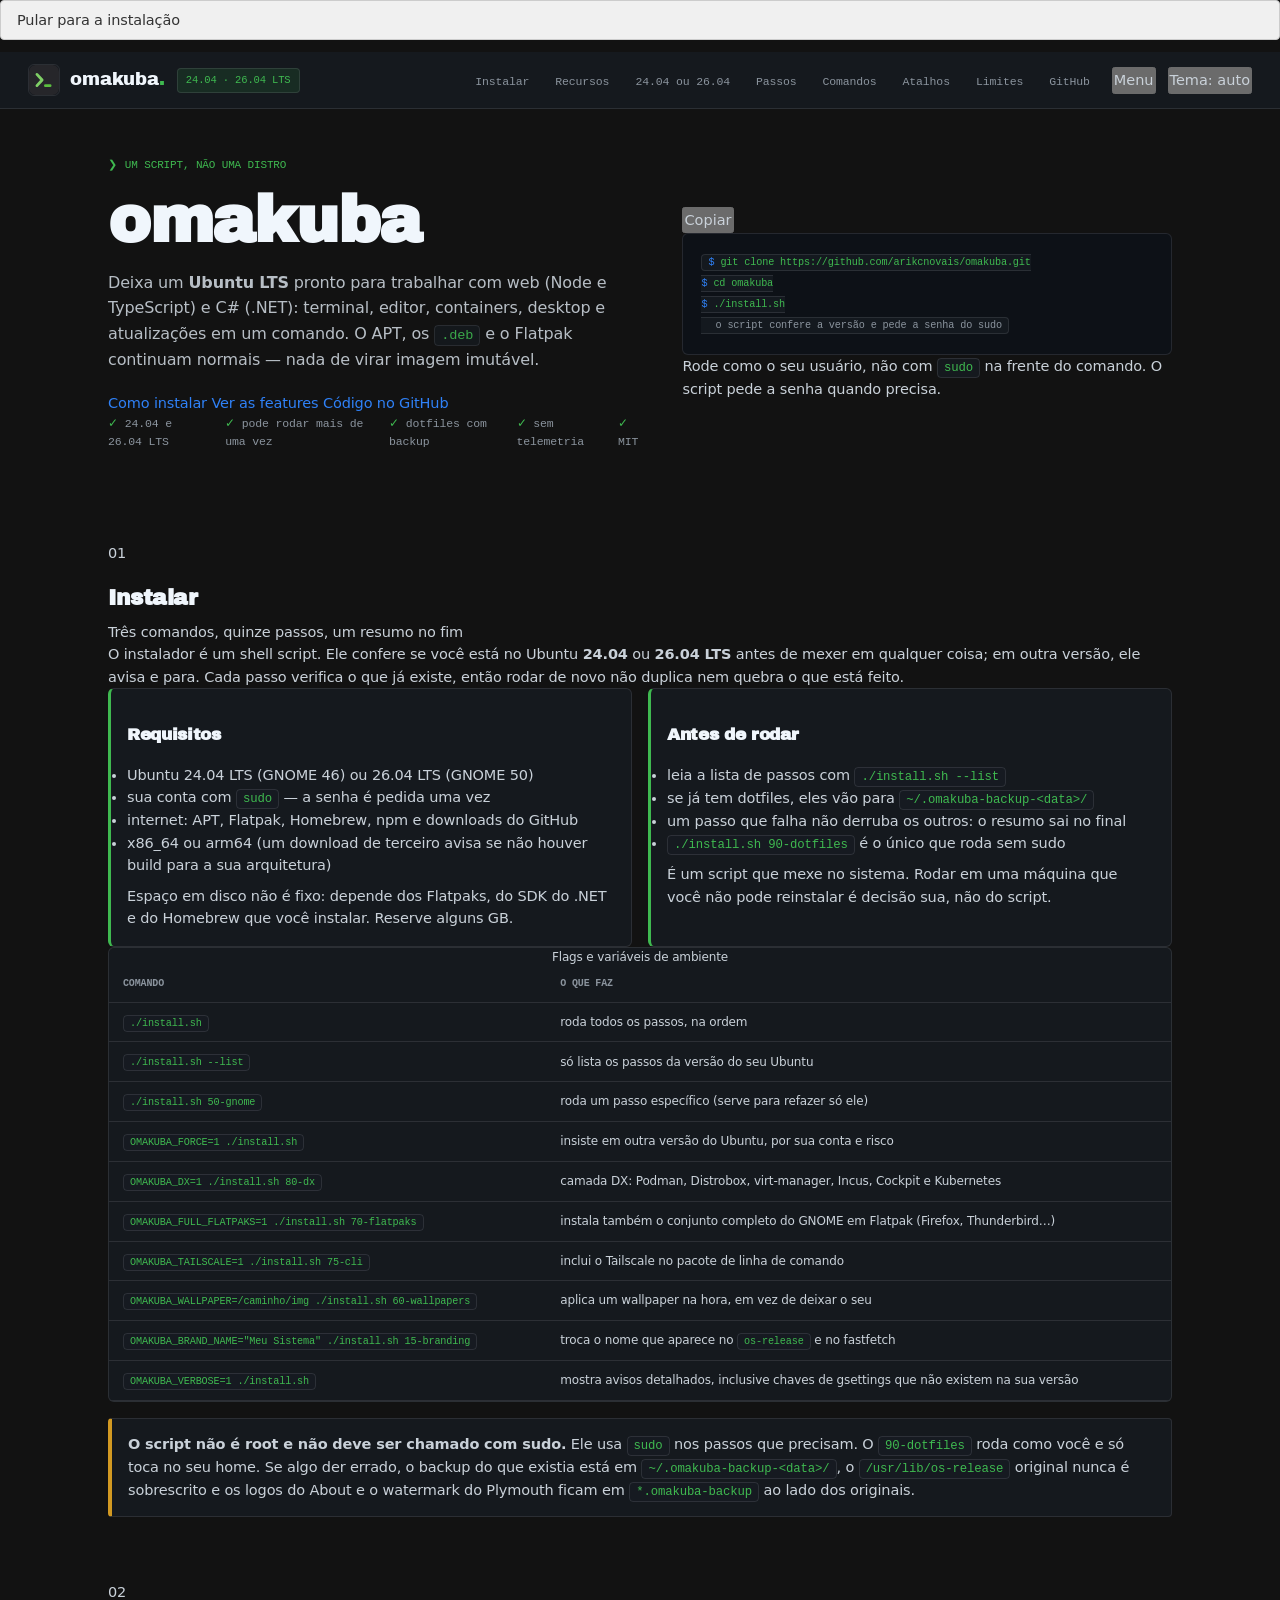
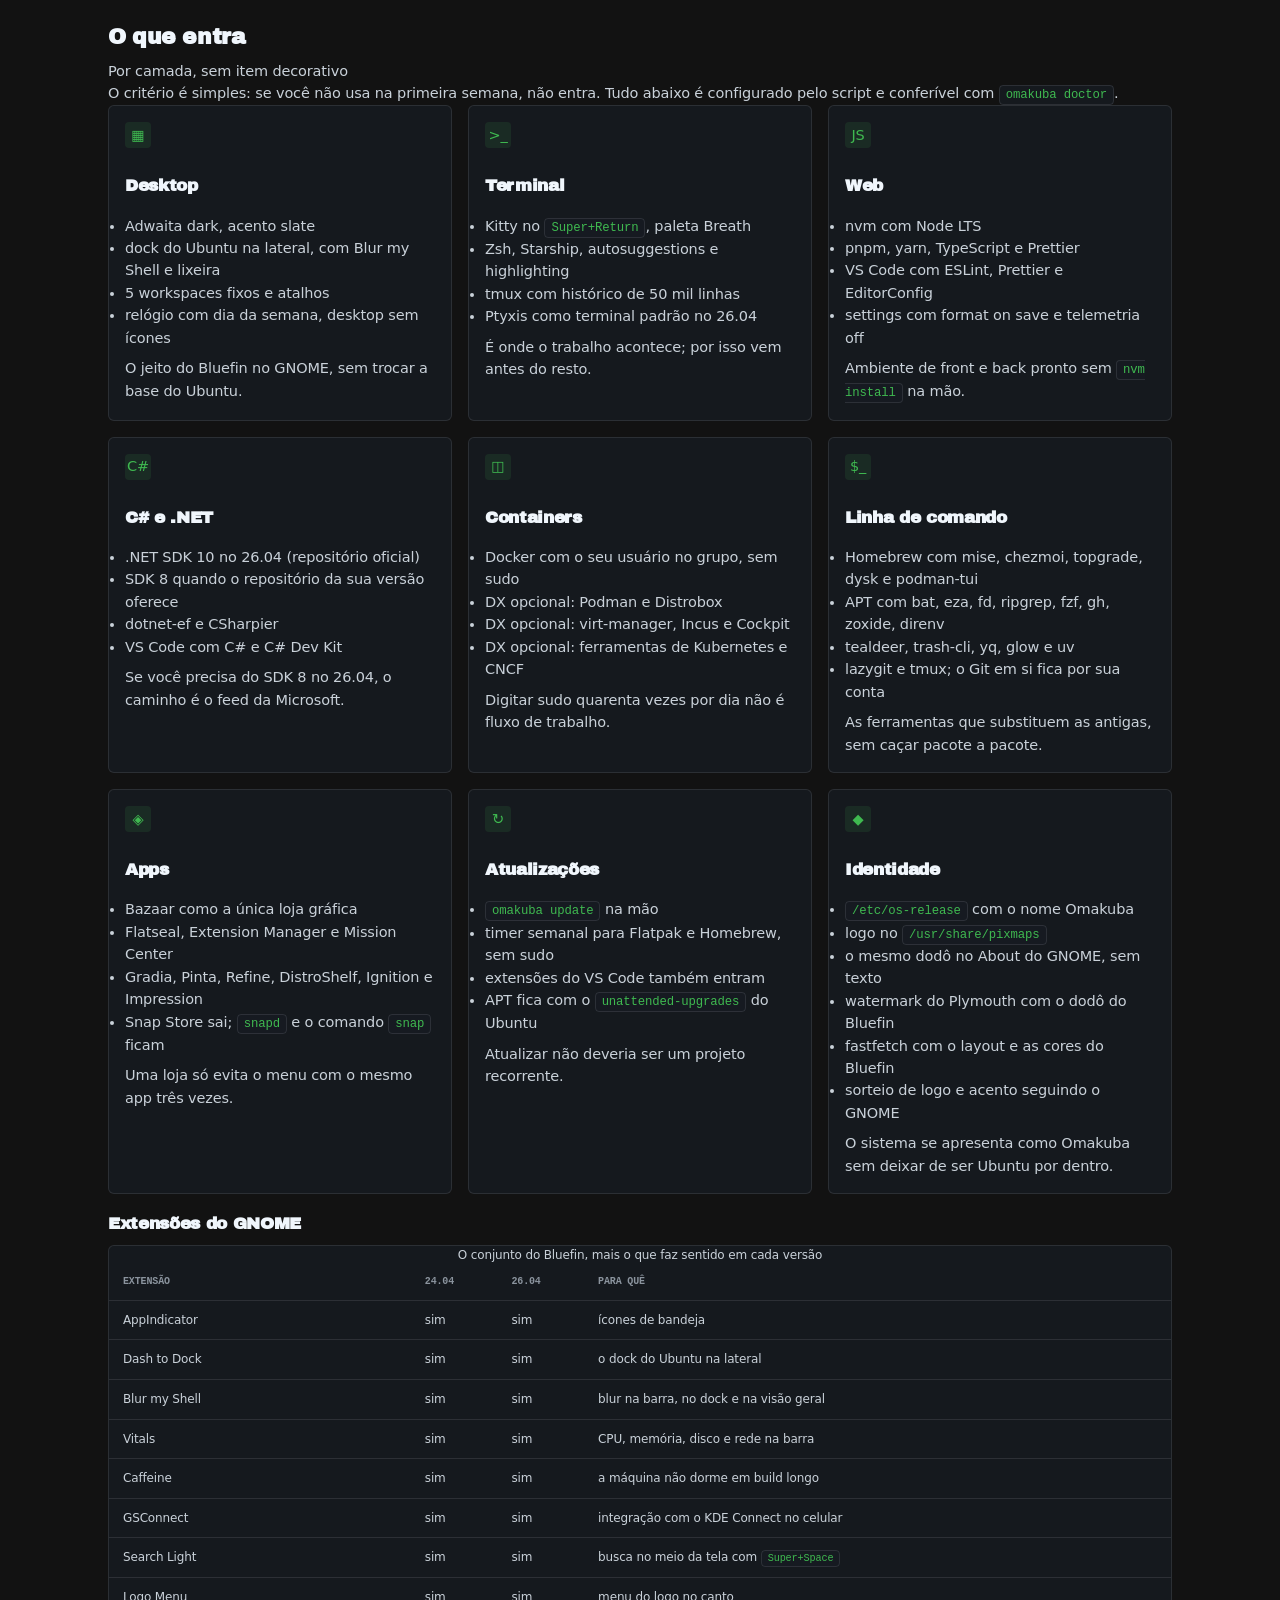
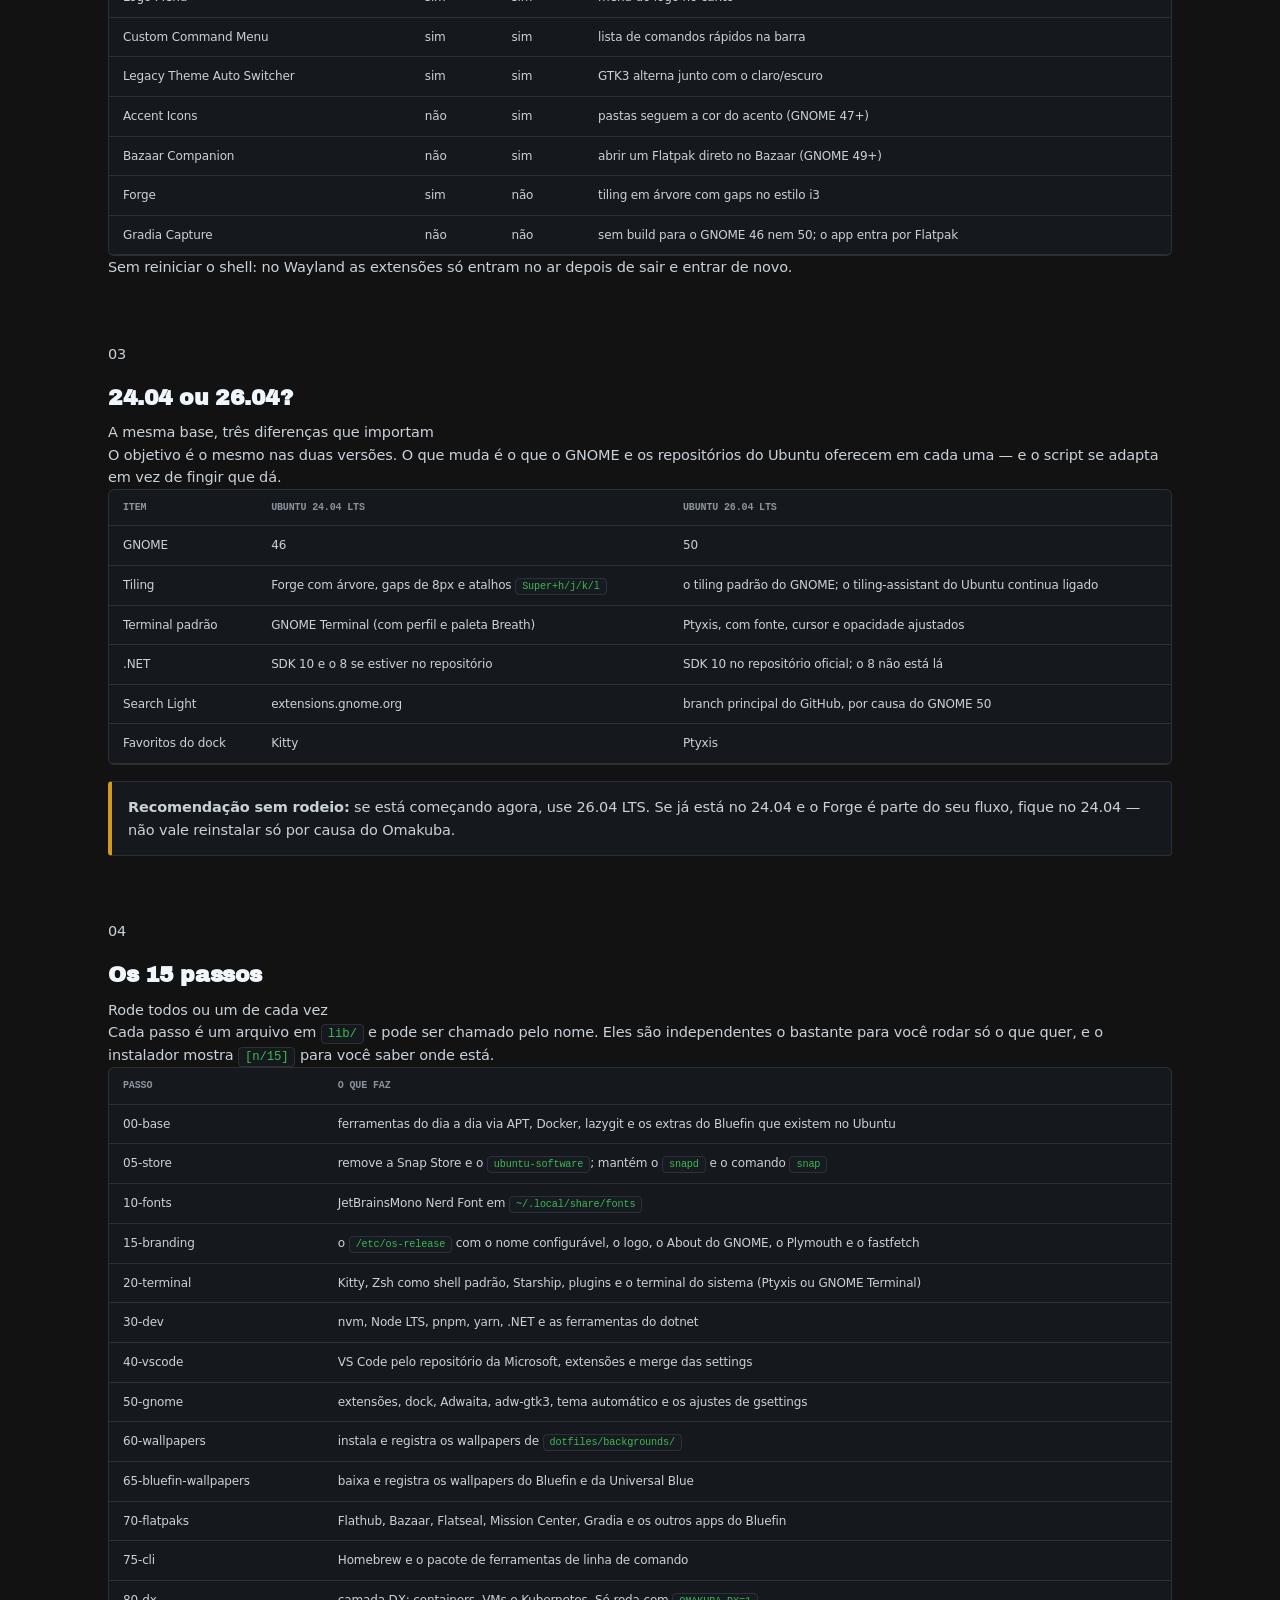
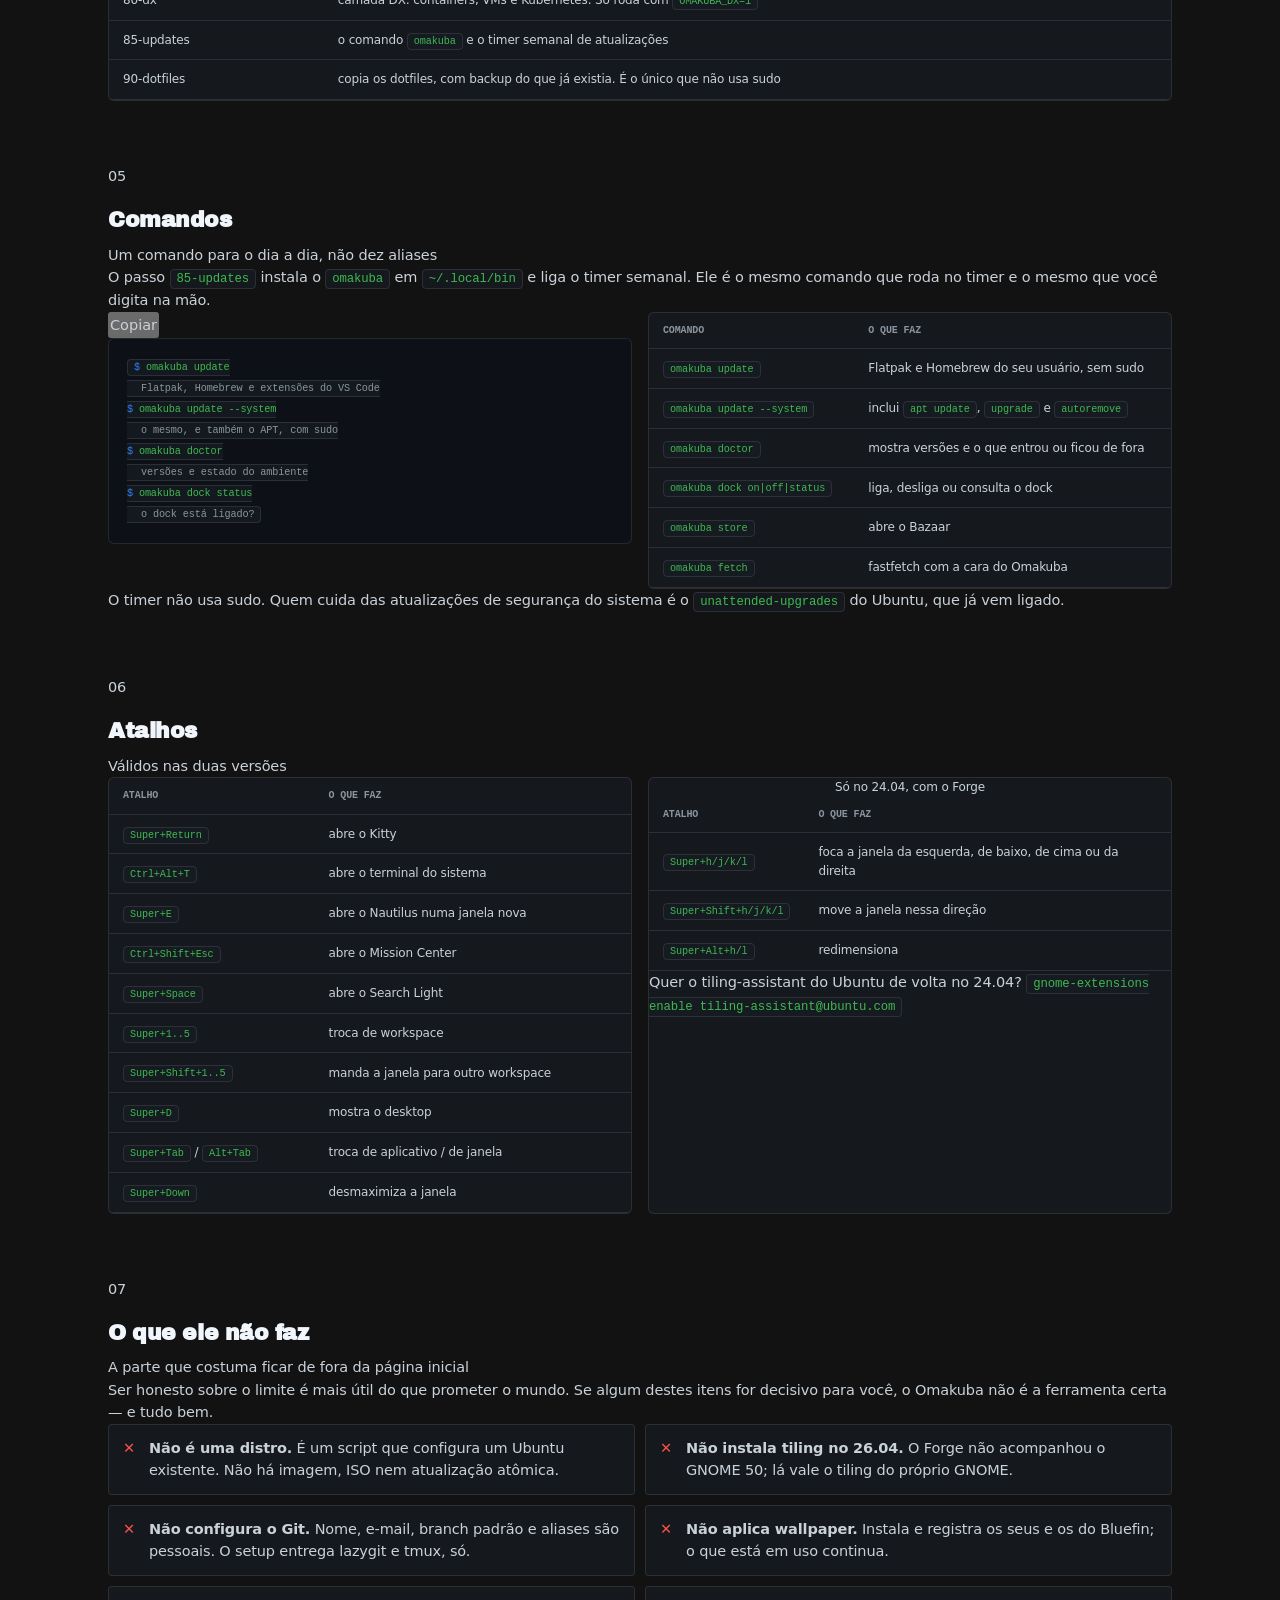
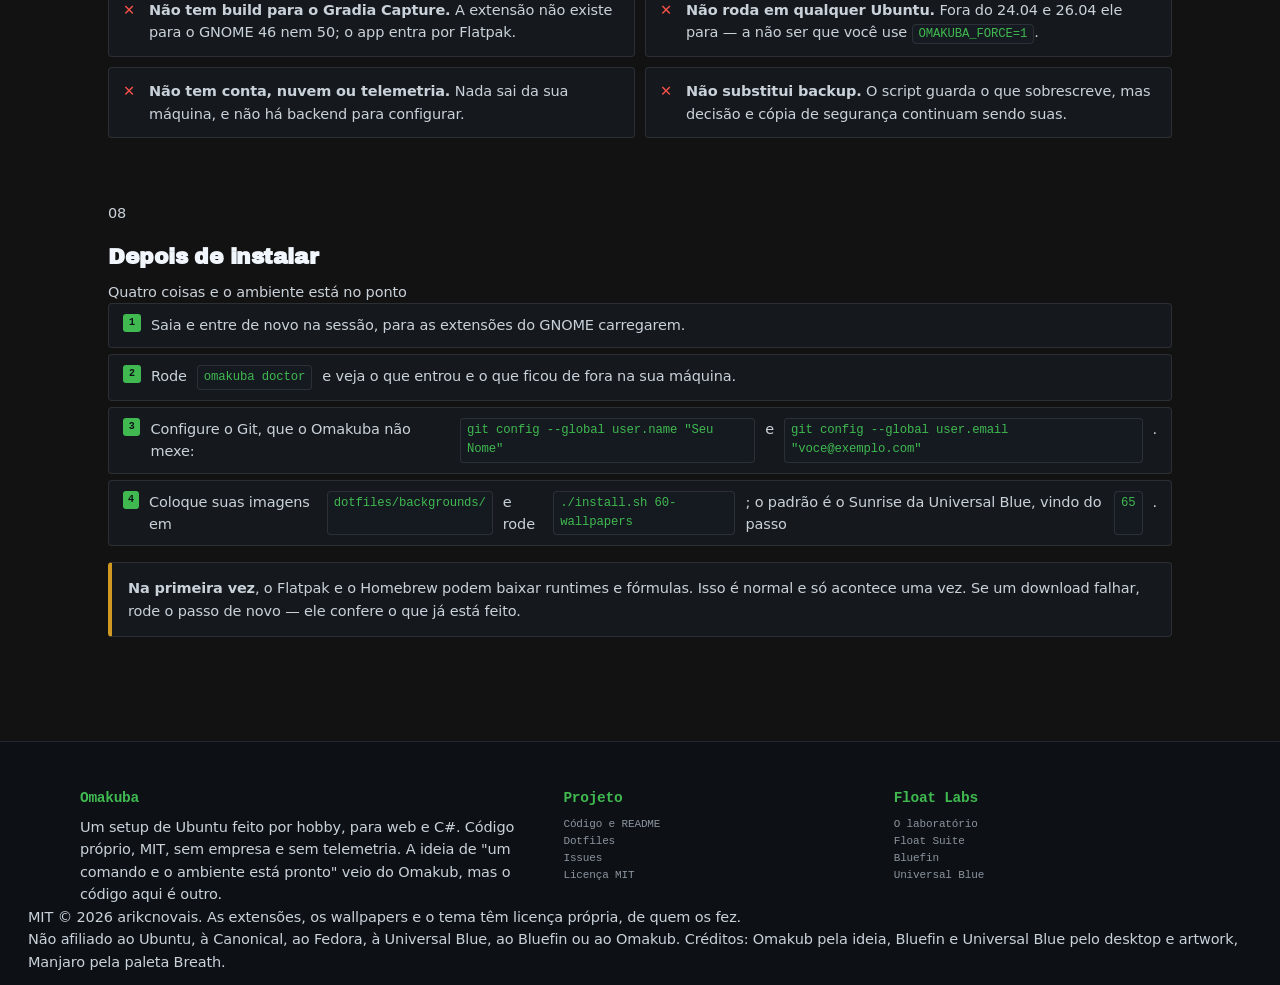
==== commit 0400fd06: "feat: logos do About e Plymouth com o dodô do Bluefin" ====
--- a/docs/index.html
+++ b/docs/index.html
@@ -153,7 +153,7 @@
           <tr><td><code>OMAKUBA_FULL_FLATPAKS=1 ./install.sh 70-flatpaks</code></td><td>instala também o conjunto completo do GNOME em Flatpak (Firefox, Thunderbird…)</td></tr>
           <tr><td><code>OMAKUBA_TAILSCALE=1 ./install.sh 75-cli</code></td><td>inclui o Tailscale no pacote de linha de comando</td></tr>
           <tr><td><code>OMAKUBA_WALLPAPER=/caminho/img ./install.sh 60-wallpapers</code></td><td>aplica um wallpaper na hora, em vez de deixar o seu</td></tr>
-          <tr><td><code>OMAKUBA_BRAND_NAME="Minha Distro" ./install.sh 15-branding</code></td><td>troca o nome que aparece no <code>os-release</code>, no logo e no fastfetch</td></tr>
+          <tr><td><code>OMAKUBA_BRAND_NAME="Meu Sistema" ./install.sh 15-branding</code></td><td>troca o nome que aparece no <code>os-release</code> e no fastfetch</td></tr>
           <tr><td><code>OMAKUBA_VERBOSE=1 ./install.sh</code></td><td>mostra avisos detalhados, inclusive chaves de gsettings que não existem na sua versão</td></tr>
         </tbody>
       </table>
@@ -163,8 +163,10 @@
       <strong>O script não é root e não deve ser chamado com sudo.</strong>
       Ele usa <code>sudo</code> nos passos que precisam. O <code>90-dotfiles</code>
       roda como você e só toca no seu home. Se algo der errado, o backup do que
-      existia está em <code>~/.omakuba-backup-&lt;data&gt;/</code>, e o
-      <code>/usr/lib/os-release</code> original nunca é sobrescrito.
+      existia está em <code>~/.omakuba-backup-&lt;data&gt;/</code>, o
+      <code>/usr/lib/os-release</code> original nunca é sobrescrito e os logos
+      do About e o watermark do Plymouth ficam em <code>*.omakuba-backup</code>
+      ao lado dos originais.
     </div>
   </section>
 
@@ -287,6 +289,8 @@
         <ul>
           <li><code>/etc/os-release</code> com o nome Omakuba</li>
           <li>logo no <code>/usr/share/pixmaps</code></li>
+          <li>o mesmo dodô no About do GNOME, sem texto</li>
+          <li>watermark do Plymouth com o dodô do Bluefin</li>
           <li>fastfetch com o layout e as cores do Bluefin</li>
           <li>sorteio de logo e acento seguindo o GNOME</li>
         </ul>
@@ -398,7 +402,7 @@
           <tr><td class="step-name">00-base</td><td>ferramentas do dia a dia via APT, Docker, lazygit e os extras do Bluefin que existem no Ubuntu</td></tr>
           <tr><td class="step-name">05-store</td><td>remove a Snap Store e o <code>ubuntu-software</code>; mantém o <code>snapd</code> e o comando <code>snap</code></td></tr>
           <tr><td class="step-name">10-fonts</td><td>JetBrainsMono Nerd Font em <code>~/.local/share/fonts</code></td></tr>
-          <tr><td class="step-name">15-branding</td><td>o <code>/etc/os-release</code> com o nome configurável, o logo e o fastfetch</td></tr>
+          <tr><td class="step-name">15-branding</td><td>o <code>/etc/os-release</code> com o nome configurável, o logo, o About do GNOME, o Plymouth e o fastfetch</td></tr>
           <tr><td class="step-name">20-terminal</td><td>Kitty, Zsh como shell padrão, Starship, plugins e o terminal do sistema (Ptyxis ou GNOME Terminal)</td></tr>
           <tr><td class="step-name">30-dev</td><td>nvm, Node LTS, pnpm, yarn, .NET e as ferramentas do dotnet</td></tr>
           <tr><td class="step-name">40-vscode</td><td>VS Code pelo repositório da Microsoft, extensões e merge das settings</td></tr>
--- a/docs/assets/float.css
+++ b/docs/assets/float.css
@@ -1,449 +1,155 @@
-/* float.css: o sistema de design da Float Suite, compartilhado com o site do Float Labs.
-   Copiado de float-suite/shared/float.css (MIT, Float Suite / Arik Closs Novais).
-   Tokens do elementary, bordas de 1px, sombras suaves e o tema escuro em
-   [data-theme="dark"]. O site do Omakuba usa só os tokens, os botões, os cards
-   e as tabelas; o resto fica aqui para quem construir a próxima coisa. */
 /* =========================================================================
-   FLOAT SUITE: Shared Design System (elementary-CSS based)
-   Reskin over the elementary OS design language. All class names/ids preserved
-   so existing app DOM + float.js keep working.
-   Load order in pages: shared/fonts.css -> shared/float.css ->
-   shared/elementary/css/elementary.css  (elements, icons, forms)
+   FLOAT SUITE: Shared Design System (Bluefin & Hobbyist Modernized)
+   Tokens refinados, vidro/blur dinâmico com suporte a baixo desempenho,
+   tipografia focada em desenvolvedor e elementos nítidos.
    ========================================================================= */
 
-/* ----- Design tokens (elementary palette) ------------------------------- */
-:root{
-  /* Surfaces */
-  --c-bg:#EDECEA;
-  --c-surface:#FFFFFF;
-  --c-surface2:#F5F4F2;
-  --c-panel:#E3E2DF;
-  --c-text:#2C2C2C;
-  --c-border:#A9A9A9;
-  --c-border-strong:#7C7C7C;
-  --c-muted:#6B6B6B;
+/* ----- Design Tokens -------------------------------------------------- */
+:root {
+  /* Cores de Superfície & Vidro */
+  --c-bg: #0d1117;
+  --c-surface: #161b22;
+  --c-surface2: #21262d;
+  --c-panel: #161b22;
+  --c-text: #c9d1d9;
+  --c-border: rgba(240, 246, 252, 0.1);
+  --c-border-strong: rgba(240, 246, 252, 0.2);
+  --c-muted: #8b949e;
 
-  /* Elementary accent */
-  --c-primary:#47A8E9;
-  --c-pink:#F272B6;
-  --c-blue:#47A8E9;
-  --c-accent:#2CA7F8;
-  --c-green:#5BBF3F;
-  --c-orange:#F9A54A;
-  --c-red:#E1605B;
-  --c-purple:#9A5AE9;
-  --c-yellow:#FACC15;
+  /* Bluefin & Omakuba Accent Palette */
+  --c-primary: #2f81f7;
+  --c-pink: #f778ba;
+  --c-blue: #2f81f7;
+  --c-accent: #3fb950;
+  --c-green: #3fb950;
+  --c-orange: #d29922;
+  --c-red: #f85149;
+  --c-purple: #a371f7;
+  --c-yellow: #e3b341;
 
-  /* Status colors */
-  --c-success:#5BBF3F;
-  --c-danger:#E1605B;
-  --c-warn:#F9A54A;
-  --c-info:#47A8E9;
+  /* Cores de Status */
+  --c-success: #3fb950;
+  --c-danger: #f85149;
+  --c-warn: #d29922;
+  --c-info: #58a6ff;
 
-  /* Lines & shadows (soft elementary) */
-  --bw:1px;
-  --bw-sm:1px;
-  --shadow:0 2px 8px rgba(0,0,0,.12);
-  --shadow-sm:0 1px 4px rgba(0,0,0,.10);
-  --shadow-lg:0 8px 24px rgba(0,0,0,.18);
-  --shadow-hover:0 5px 14px rgba(0,0,0,.20);
-  --shadow-active:inset 0 2px 4px rgba(0,0,0,.12);
+  /* Elevação e Bordas */
+  --bw: 1px;
+  --bw-sm: 1px;
+  --shadow: 0 4px 16px rgba(1, 4, 9, 0.4);
+  --shadow-sm: 0 2px 6px rgba(1, 4, 9, 0.3);
+  --shadow-lg: 0 12px 32px rgba(1, 4, 9, 0.6);
+  --shadow-hover: 0 8px 20px rgba(1, 4, 9, 0.5);
+  --shadow-active: inset 0 2px 4px rgba(0, 0, 0, 0.4);
 
-  /* Typography */
-  --font-head:'Open Sans',sans-serif;
-  --font-ui:'Open Sans',sans-serif;
-  --font-body:'Open Sans',sans-serif;
-  --font-mono:'Inconsolata', monospace;
+  /* Tipografia do Desenvolvedor */
+  --font-head: 'Archivo Black', 'JetBrains Mono', 'Fira Code', sans-serif;
+  --font-ui: 'Inter', system-ui, -apple-system, sans-serif;
+  --font-body: 'Inter', system-ui, -apple-system, sans-serif;
+  --font-mono: 'JetBrains Mono', 'Fira Code', monospace;
 
-  /* Layout */
-  --header-h:52px;
-  --menu-h:32px;
-  --sidebar-w:260px;
-  --right-w:240px;
-  --bottom-h:180px;
+  /* Layout & Motion */
+  --header-h: 52px;
+  --menu-h: 32px;
+  --sidebar-w: 260px;
+  --right-w: 240px;
+  --bottom-h: 180px;
 
-  /* Motion */
-  --theme-transition:background-color .18s ease, color .18s ease;
-  --grain-opacity:0;
-  --radius:3px;
-
-  --c-glass:rgba(255,255,255,.94);
-}
-[data-theme="dark"]{
-  --c-bg:#2B2C2E;
-  --c-surface:#36363A;
-  --c-surface2:#3F4043;
-  --c-panel:#252529;
-  --c-text:#ECECEC;
-  --c-border:#5C5C60;
-  --c-border-strong:#7A7A7E;
-  --c-muted:#B0B0B4;
-
-  --c-primary:#5BC0F0;
-  --c-pink:#F272B6;
-  --c-blue:#5BC0F0;
-  --c-accent:#4FAFDF;
-  --c-green:#7FD066;
-  --c-orange:#F9A54A;
-  --c-red:#F07A75;
-  --c-purple:#B383F0;
-  --c-yellow:#FACC15;
-
-  --c-success:#7FD066;
-  --c-danger:#F07A75;
-  --c-warn:#F9A54A;
-  --c-info:#5BC0F0;
-
-  --c-glass:rgba(44,44,48,.94);
-
-  --shadow:0 2px 8px rgba(0,0,0,.40);
-  --shadow-sm:0 1px 4px rgba(0,0,0,.32);
-  --shadow-lg:0 8px 24px rgba(0,0,0,.50);
-  --shadow-hover:0 5px 14px rgba(0,0,0,.46);
+  --theme-transition: background-color .15s ease, color .15s ease, border-color .15s ease;
+  --radius: 6px;
+  --c-glass: rgba(22, 27, 34, 0.75);
 }
 
-/* ----- Reset ---------------------------------------------------------- */
-*,*::before,*::after{box-sizing:border-box;margin:0;padding:0}
-html{scroll-behavior:smooth}
-body{
-  background:var(--c-bg);
-  color:var(--c-text);
-  font-family:var(--font-body);
-  line-height:1.55;
-  overflow-x:hidden;
-  transition:var(--theme-transition);
-  -webkit-font-smoothing:antialiased;
-  text-rendering:optimizeLegibility;
-  font-size:15px;
-}
-img,svg,canvas{display:block;max-width:100%}
-button,input,select,textarea{font:inherit;color:inherit}
-a{color:var(--c-accent);text-decoration:none}
-a:hover{text-decoration:underline}
-:focus-visible{outline:2px solid var(--c-primary);outline-offset:2px;border-radius:var(--radius)}
-:root{color-scheme:light}
-[data-theme="dark"]{color-scheme:dark}
-/* Retire grain overlay */
-body::after{display:none!important}
+[data-theme="dark"] {
+  --c-bg: #090d11;
+  --c-surface: #0d1117;
+  --c-surface2: #161b22;
+  --c-panel: #0d1117;
+  --c-text: #f0f6fc;
+  --c-border: rgba(255, 255, 255, 0.08);
+  --c-border-strong: rgba(255, 255, 255, 0.15);
+  --c-muted: #8b949e;
 
-/* ----- Typography ----------------------------------------------------- */
-h1,h2,h3,h4,.head{
-  font-family:var(--font-head);
-  font-weight:400;
-  letter-spacing:0;
-  line-height:1.3;
-  text-transform:none;
-  margin:20px 0 10px;
-}
-.mono,.ui{font-family:var(--font-mono)!important}
-small{font-size:.85em}
-.muted{color:var(--c-muted)}
-.sr-only{position:absolute;width:1px;height:1px;padding:0;margin:-1px;overflow:hidden;clip:rect(0,0,0,0);white-space:nowrap;border:0}
+  --c-primary: #388bfd;
+  --c-accent: #56d364;
+  --c-green: #56d364;
 
-/* ----- Buttons -------------------------------------------------------- */
-.btn{
-  display:inline-flex;align-items:center;justify-content:center;gap:8px;
-  background:linear-gradient(180deg,#fff,#e5e5e5);border:1px solid var(--c-border-strong);border-top-color:#c8c8c8;
-  padding:5px 14px;font-family:var(--font-ui);font-weight:600;
-  text-transform:none;cursor:pointer;
-  box-shadow:inset 0 1px 0 0 #fff;
-  font-size:13px;letter-spacing:0;color:var(--c-text);
-  transition:none;border-radius:var(--radius);
-  user-select:none;white-space:nowrap;
-}
-[data-theme="dark"] .btn{background:linear-gradient(180deg,#46464a,#3a3a3e)}
-.btn:hover{background:linear-gradient(180deg,#f0f8fe,#d8eefc);box-shadow:inset 0 1px 0 0 #fff}
-.btn:active{background:linear-gradient(180deg,#dfeef9,#caddf2);box-shadow:var(--shadow-active)}
-.btn:disabled{opacity:.45;cursor:not-allowed}
-.btn-primary{background:linear-gradient(180deg,#5bc0f0,#47a8e9)!important;color:#fff;box-shadow:inset 0 1px 0 0 #8ad8ff}
-.btn-danger{background:linear-gradient(180deg,#f08a85,#e1605b)!important;color:#fff}
-.btn-success{background:linear-gradient(180deg,#7ad85e,#5bbf3f)!important;color:#fff}
-.btn-info{background:linear-gradient(180deg,#5bc0f0,#47a8e9)!important;color:#fff}
-.btn-dark{background:linear-gradient(180deg,#4b4b4f,#252529)!important;color:#fff}
-.btn-ghost{background:transparent;box-shadow:none;border-color:transparent}
-.btn-ghost:hover{background:rgba(0,0,0,.06);box-shadow:none}
-.btn-sm{padding:3px 8px;font-size:12px}
-.btn-xs{padding:2px 6px;font-size:11px}
-.btn-icon{padding:5px 8px;aspect-ratio:1;gap:0}
-.btn-block{display:flex;width:100%}
+  --c-glass: rgba(13, 17, 23, 0.85);
 
-/* ----- Badges & chips ----------------------------------------------- */
-.badge{
-  display:inline-flex;align-items:center;gap:5px;
-  background:var(--c-primary);color:#fff;
-  padding:2px 8px;font-size:11px;font-weight:700;
-  font-family:var(--font-ui);text-transform:none;letter-spacing:0;border-radius:var(--radius);
-}
-.badge-primary{background:var(--c-primary)}
-.badge-success{background:var(--c-success)}
-.badge-danger{background:var(--c-danger)}
-.badge-info{background:var(--c-info)}
-.chip{
-  display:inline-flex;align-items:center;gap:6px;
-  background:var(--c-surface2);border:1px solid var(--c-border);
-  padding:4px 10px;font-family:var(--font-ui);font-size:12px;
-  cursor:pointer;user-select:none;border-radius:var(--radius);
-  transition:none;
-}
-.chip:hover{background:var(--c-surface)}
-.chip.active{background:var(--c-primary);color:#fff}
-
-/* ----- Forms ---------------------------------------------------------- */
-input[type="text"],input[type="number"],input[type="email"],
-input[type="url"],input[type="password"],input[type="search"],
-select,textarea{
-  background:var(--c-surface);border:1px solid var(--c-border);
-  padding:4px 6px;font-family:var(--font-ui);font-size:13px;
-  width:100%;outline:none;border-radius:var(--radius);
-  box-shadow:inset 0 1px 3px rgba(0,0,0,.08);
-}
-input:focus,select:focus,textarea:focus{
-  border-color:var(--c-primary);
-  box-shadow:0 0 0 2px rgba(71,168,233,.35);
-}
-input[type="range"]{width:100%;accent-color:var(--c-primary)}
-input[type="color"]{width:36px;height:26px;padding:0;border:1px solid var(--c-border);cursor:pointer;background:var(--c-surface);border-radius:var(--radius)}
-input[type="checkbox"],input[type="radio"]{accent-color:var(--c-primary);width:auto}
-label{font-family:var(--font-ui);font-size:12px;text-transform:none;letter-spacing:0;color:var(--c-muted)}
-.field{display:flex;flex-direction:column;gap:4px;margin-bottom:10px}
-.field-row{display:flex;align-items:center;gap:8px}
-.field-row label{margin:0}
-
-/* ----- App shell ------------------------------------------------------ */
-.app-header{
-  display:flex;align-items:center;justify-content:space-between;
-  padding:0 16px;height:var(--header-h);
-  background:linear-gradient(180deg,#f7f7f5,#e3e2df);border-bottom:1px solid var(--c-border);
-  position:sticky;top:0;z-index:50;
-  box-shadow:0 1px 0 rgba(255,255,255,.6);
-}
-.app-logo{
-  font-family:var(--font-head);font-size:16px;
-  background:linear-gradient(180deg,#66c2f5,#47a8e9);padding:5px 12px;
-  border:1px solid var(--c-border-strong);border-radius:var(--radius);
-  box-shadow:inset 0 1px 0 0 #9ad8ff,0 1px 2px rgba(0,0,0,.25);
-  transform:none;color:#fff;white-space:nowrap;
-  display:inline-flex;align-items:baseline;gap:4px;
-}
-.app-logo .logo-suffix{font-size:11px;opacity:.7}
-.version-badge{font-family:var(--font-ui);font-size:9px;font-weight:700;background:var(--c-text);color:var(--c-bg);padding:2px 6px;border-radius:2px}
-
-/* ----- Unity HUD: menubar -------------------------------------------- */
-.hud-menubar{
-  display:flex;align-items:center;gap:0;
-  height:var(--menu-h);background:linear-gradient(180deg,#f9f9f7,#e8e7e4);
-  border-bottom:1px solid var(--c-border);
-  padding:0 6px;font-family:var(--font-ui);font-size:12px;
-  position:sticky;top:var(--header-h);z-index:1000;
-  overflow:visible;flex-wrap:nowrap;white-space:nowrap;
-  box-shadow:0 1px 0 rgba(255,255,255,.6);
-}
-.hud-menu{position:relative;height:100%;display:flex;align-items:stretch;z-index:1}
-.hud-menu.open{z-index:1001}
-.hud-menu-btn{
-  background:transparent;border:none;cursor:pointer;
-  padding:0 12px;font-family:inherit;font-size:inherit;font-weight:600;
-  color:var(--c-text);text-transform:none;letter-spacing:0;
-}
-.hud-menu-btn:hover,.hud-menu.open .hud-menu-btn{
-  background:linear-gradient(180deg,#66c2f5,#47a8e9);color:#fff;
-}
-.hud-dropdown{
-  position:absolute;top:100%;left:0;min-width:220px;
-  background:var(--c-glass);border:1px solid var(--c-border-strong);backdrop-filter:blur(8px);
-  box-shadow:var(--shadow);padding:4px 0;border-radius:var(--radius);
-  z-index:9999;display:none;max-height:80vh;overflow-y:auto;
-}
-.hud-menu.open .hud-dropdown{display:block}
-.hud-item{
-  display:flex;align-items:center;justify-content:space-between;gap:18px;
-  padding:5px 12px;cursor:pointer;font-family:var(--font-ui);font-size:12px;
-  color:var(--c-text);background:transparent;border:none;width:100%;
-  text-align:left;letter-spacing:0;text-transform:none;
-  border-radius:0;
-}
-.hud-item:hover{background:var(--c-primary);color:#fff}
-.hud-item:disabled{opacity:.4;cursor:not-allowed}
-.hud-sep{height:1px;background:var(--c-border);margin:4px 0;opacity:.6}
-.hud-menubar-spacer{flex:1}
-.hud-menubar-right{display:flex;align-items:center;gap:6px;padding-left:10px}
-.hud-lang-select{
-  background:var(--c-surface);border:1px solid var(--c-border-strong);
-  font-family:var(--font-ui);font-size:11px;font-weight:600;
-  padding:3px 6px;cursor:pointer;border-radius:var(--radius);
-}
-.hud-hint{display:inline-flex;align-items:center;gap:6px;font-size:10px;color:var(--c-muted);padding:0 6px}
-.hud-hint kbd{background:var(--c-surface);border:1px solid var(--c-border);padding:1px 5px;font-family:var(--font-ui);font-size:9px;border-radius:2px}
-
-/* ----- HUD search overlay -------------------------------------------- */
-.hud-overlay{
-  position:fixed;inset:0;z-index:9000;
-  background:rgba(0,0,0,.45);backdrop-filter:blur(4px);
-  display:flex;align-items:flex-start;justify-content:center;
-  padding-top:15vh;opacity:0;visibility:hidden;
-  transition:opacity .18s ease,visibility .18s ease;
-}
-.hud-overlay.open{opacity:1;visibility:visible}
-.hud-search-box{
-  width:min(640px,90vw);background:var(--c-surface);
-  border:1px solid var(--c-border-strong);
-  box-shadow:var(--shadow-lg);transform:translateY(-12px);
-  transition:transform .18s ease;border-radius:var(--radius);
-}
-.hud-overlay.open .hud-search-box{transform:translateY(0)}
-.hud-search-input{
-  width:100%;padding:12px 16px;font-size:15px;
-  font-family:var(--font-ui);font-weight:600;
-  background:transparent;border:none;outline:none;
-  color:var(--c-text);
-}
-.hud-search-input::placeholder{color:var(--c-muted);font-size:12px;font-weight:400}
-.hud-results{max-height:50vh;overflow-y:auto;border-top:1px solid var(--c-border)}
-.hud-result{
-  display:flex;align-items:center;justify-content:space-between;
-  padding:8px 16px;cursor:pointer;border-bottom:1px solid var(--c-border);
-  font-family:var(--font-ui);font-size:12px;
-}
-.hud-result:hover,.hud-result.selected{background:var(--c-primary);color:#fff}
-.hud-result-group{font-size:10px;text-transform:uppercase;opacity:.6;letter-spacing:.5px}
-.hud-result-kbd{font-family:var(--font-ui);font-size:10px;background:var(--c-surface);padding:2px 6px;border:1px solid var(--c-border);border-radius:2px}
-.hud-empty{padding:16px;text-align:center;color:var(--c-muted);font-family:var(--font-ui);font-size:12px}
-
-/* ----- Shortcuts overlay --------------------------------------------- */
-.shortcuts-overlay{
-  position:fixed;inset:0;z-index:9100;
-  background:rgba(0,0,0,.45);backdrop-filter:blur(4px);
-  display:flex;align-items:center;justify-content:center;
-  padding:20px;opacity:0;visibility:hidden;
-  transition:opacity .18s ease,visibility .18s ease;
-}
-.shortcuts-overlay.open{opacity:1;visibility:visible}
-.shortcuts-modal{
-  width:min(720px,95vw);max-height:88vh;overflow-y:auto;
-  background:var(--c-glass);border:1px solid var(--c-border-strong);backdrop-filter:blur(8px);
-  box-shadow:var(--shadow-lg);padding:22px;border-radius:var(--radius);
-}
-.shortcuts-modal h2{font-size:20px;margin-bottom:4px;display:flex;align-items:center;gap:10px}
-.shortcuts-modal .modal-sub{font-family:var(--font-ui);font-size:11px;color:var(--c-muted);margin-bottom:16px;text-transform:none;letter-spacing:0}
-.shortcuts-grid{display:grid;grid-template-columns:1fr 1fr;gap:20px}
-@media (max-width:640px){.shortcuts-grid{grid-template-columns:1fr}}
-.shortcuts-section h3{
-  font-family:var(--font-ui);font-size:11px;text-transform:none;
-  letter-spacing:0;padding-bottom:4px;border-bottom:1px solid var(--c-border);
-  margin-bottom:8px;color:var(--c-muted);
-}
-.shortcuts-list{list-style:none;display:flex;flex-direction:column;gap:4px;margin-bottom:12px}
-.shortcuts-list li{display:flex;justify-content:space-between;align-items:center;gap:12px;font-family:var(--font-ui);font-size:12px;padding:2px 0}
-.shortcuts-list .keys{display:inline-flex;gap:4px}
-.shortcuts-list kbd{background:var(--c-surface2);border:1px solid var(--c-border);padding:2px 6px;font-family:var(--font-ui);font-size:10px;font-weight:600;border-radius:2px;min-width:22px;text-align:center}
-
-/* ----- Modal ---------------------------------------------------------- */
-.modal-overlay{
-  position:fixed;inset:0;z-index:8500;
-  background:rgba(0,0,0,.45);backdrop-filter:blur(4px);
-  display:flex;align-items:center;justify-content:center;
-  padding:20px;opacity:0;visibility:hidden;
-  transition:opacity .18s ease,visibility .18s ease;
-}
-.modal-overlay.open{opacity:1;visibility:visible}
-.modal{
-  background:var(--c-glass);border:1px solid var(--c-border-strong);backdrop-filter:blur(8px);
-  box-shadow:var(--shadow-lg);width:min(540px,95vw);
-  max-height:90vh;overflow-y:auto;display:flex;flex-direction:column;
-  border-radius:var(--radius);
-}
-.modal-header{
-  display:flex;align-items:center;justify-content:space-between;
-  padding:10px 16px;border-bottom:1px solid var(--c-border);
-  background:linear-gradient(180deg,#66c2f5,#47a8e9);color:#fff;border-radius:var(--radius) var(--radius) 0 0;
-}
-.modal-header h3{font-size:15px}
-.modal-close{
-  background:transparent;border:1px solid rgba(255,255,255,.6);cursor:pointer;
-  font-family:var(--font-ui);font-weight:700;font-size:13px;
-  width:24px;height:24px;display:grid;place-items:center;color:#fff;border-radius:2px;
-}
-.modal-close:hover{background:rgba(255,255,255,.25)}
-.modal-body{padding:16px;flex:1}
-.modal-footer{
-  display:flex;justify-content:flex-end;gap:8px;
-  padding:10px 16px;border-top:1px solid var(--c-border);
-  background:var(--c-surface2);border-radius:0 0 var(--radius) var(--radius);
+  --shadow: 0 4px 16px rgba(0, 0, 0, 0.6);
+  --shadow-sm: 0 2px 6px rgba(0, 0, 0, 0.4);
+  --shadow-lg: 0 12px 32px rgba(0, 0, 0, 0.8);
 }
 
-/* ----- Toast ---------------------------------------------------------- */
-.toast-container{
-  position:fixed;bottom:16px;left:50%;transform:translateX(-50%);
-  z-index:9500;display:flex;flex-direction:column;gap:8px;
-  pointer-events:none;max-width:90vw;
+/* ----- Reset & Base ---------------------------------------------------- */
+*, *::before, *::after {
+  box-sizing: border-box;
+  margin: 0;
+  padding: 0;
 }
-.toast{
-  background:var(--c-text);color:var(--c-bg);
-  border:1px solid var(--c-border-strong);
-  padding:8px 14px;font-family:var(--font-ui);font-size:12px;
-  box-shadow:var(--shadow-sm);pointer-events:auto;
-  display:inline-flex;align-items:center;gap:8px;
-  border-radius:var(--radius);
+
+html {
+  scroll-behavior: smooth;
 }
-.toast.success{background:var(--c-success);color:#fff}
-.toast.danger{background:var(--c-danger);color:#fff}
-.toast.warn{background:var(--c-warn);color:#fff}
-.toast.info{background:var(--c-info);color:#fff}
 
-/* ----- Loading screen ------------------------------------------------- */
-.loading-screen{
-  position:fixed;inset:0;z-index:9999;background:var(--c-bg);
-  display:flex;align-items:center;justify-content:center;
-  flex-direction:column;gap:16px;
-  transition:none;
+body {
+  background: var(--c-bg);
+  color: var(--c-text);
+  font-family: var(--font-body);
+  line-height: 1.55;
+  overflow-x: hidden;
+  transition: var(--theme-transition);
+  -webkit-font-smoothing: antialiased;
+  text-rendering: optimizeLegibility;
+  font-size: 14.5px;
+  letter-spacing: -0.01em;
 }
-.loading-screen.hidden{opacity:0;visibility:hidden;pointer-events:none}
-.loading-logo{
-  font-family:var(--font-head);font-size:22px;
-  background:linear-gradient(180deg,#66c2f5,#47a8e9);padding:8px 18px;
-  border:1px solid var(--c-border-strong);border-radius:var(--radius);
-  box-shadow:var(--shadow-sm);color:#fff;
-  transform:none;
+
+img, svg, canvas {
+  display: block;
+  max-width: 100%;
 }
-.loading-bar{width:140px;height:4px;background:var(--c-border);overflow:hidden;border-radius:2px}
-.loading-bar-fill{height:100%;background:var(--c-success);width:0;border-radius:2px}
 
-/* ----- Scroll progress / back-to-top --------------------------------- */
-.scroll-progress{position:fixed;top:0;left:0;height:3px;background:var(--c-primary);z-index:1001;width:0}
-.back-to-top{
-  position:fixed;bottom:16px;right:16px;z-index:200;
-  width:36px;height:36px;background:var(--c-primary);
-  border:1px solid var(--c-border-strong);box-shadow:var(--shadow-sm);
-  cursor:pointer;display:none;align-items:center;justify-content:center;
-  font-size:16px;color:#fff;border-radius:var(--radius);
+button, input, select, textarea {
+  font: inherit;
+  color: inherit;
 }
-.back-to-top.visible{display:flex}
-.back-to-top:hover{background:var(--c-accent)}
 
-/* ----- Utility classes ----------------------------------------------- */
-.flex{display:flex}.flex-col{flex-direction:column}.items-center{align-items:center}.justify-between{justify-content:space-between}.justify-center{justify-content:center}
-.gap-1{gap:6px}.gap-2{gap:10px}.gap-3{gap:16px}.gap-4{gap:22px}
-.wrap{flex-wrap:wrap}.flex-1{flex:1}.hidden{display:none !important}
-.text-center{text-align:center}.text-right{text-align:right}.upper{text-transform:none}
-.mono{font-family:var(--font-mono)}
-.mt-1{margin-top:6px}.mt-2{margin-top:12px}.mt-3{margin-top:20px}
-.mb-1{margin-bottom:6px}.mb-2{margin-bottom:12px}.mb-3{margin-bottom:20px}
-.p-1{padding:6px}.p-2{padding:12px}.p-3{padding:20px}
-.rounded{border-radius:var(--radius)}.full-w{width:100%}
-.grid-2{display:grid;grid-template-columns:1fr 1fr;gap:12px}
-.grid-3{display:grid;grid-template-columns:repeat(3,1fr);gap:12px}
-@media(max-width:640px){.grid-2,.grid-3{grid-template-columns:1fr}}
+a {
+  color: var(--c-primary);
+  text-decoration: none;
+  transition: color 0.15s ease;
+}
 
-/* ----- Scrollbars (native thin, elementary) --------------------------- */
-*{scrollbar-width:thin;scrollbar-color:var(--c-border-strong) var(--c-surface2)}
-::-webkit-scrollbar{width:12px;height:12px;background:var(--c-surface2)}
-::-webkit-scrollbar-track{background:var(--c-surface2)}
-::-webkit-scrollbar-thumb{background:var(--c-border-strong);border:1px solid var(--c-bg);border-radius:6px;min-height:36px}
-::-webkit-scrollbar-thumb:hover{background:var(--c-text)}
-::-webkit-scrollbar-button{display:none;width:0;height:0}
+a:hover {
+  color: var(--c-accent);
+  text-decoration: none;
+}
 
-/* ----- Print ---------------------------------------------------------- */
-@media print{
-  body::after{display:none}
-  .hud-menubar,.app-header,.modal-overlay,.toast-container,.back-to-top,.scroll-progress,.loading-screen{display:none !important}
+:focus-visible {
+  outline: 2px solid var(--c-accent);
+  outline-offset: 2px;
+  border-radius: var(--radius);
 }
+
+:root { color-scheme: dark; }
+[data-theme="dark"] { color-scheme: dark; }
+
+body::after { display: none !important; }
+
+/* ----- Tipografia ----------------------------------------------------- */
+h1, h2, h3, h4, .head {
+  font-family: var(--font-head);
+  font-weight: 700;
+  letter-spacing: -0.02em;
+  line-height: 1.2;
+  text-transform: none;
+  margin: 20px 0 10px;
+  color: #f0f6fc;
+}
+
+.mono, .ui {
+  font-family: var(--font-mono) !important;
+}
+
+small { font-size: 0.85em; }
--- a/docs/assets/styles.css
+++ b/docs/assets/styles.css
@@ -1,32 +1,83 @@
-/* styles.css: a camada do site do Omakuba.
-   Tokens, botões, badges e cards vêm de assets/float.css (o sistema de design da
-   Float Suite). Aqui fica só o que é desta página: hero com o bloco de
-   instalação, tabelas de passos e flags, cards de recurso, limites e rodapé.
-
-   A regra da casa: nada de enfeite que não carregue informação. Sem rotação,
-   sem animação, sem banner. O verde do Omakuba é o acento; o azul da suíte
-   continua sendo o das ações. */
+/* ==========================================================================
+   styles.css — Omakuba Design System
+   Wallpapers de /dotfiles/backgrounds como plano de fundo global do body.
+   ========================================================================== */
 
 :root {
-  --font-display: 'Archivo Black', 'Open Sans', sans-serif;
+  --font-display: 'Archivo Black', 'JetBrains Mono', 'Fira Code', sans-serif;
+  --font-ui: 'Inter', system-ui, -apple-system, sans-serif;
+  --font-mono: 'JetBrains Mono', 'Fira Code', monospace;
+  
   --wrap: 1120px;
-  --omakuba: #2e7d32;
-  --omakuba-soft: #e6f2e6;
-  --terminal-bg: #16181d;
-}
-
-[data-theme="dark"] {
-  --omakuba: #7fd066;
-  --omakuba-soft: #26301f;
-}
-
-/* ---- Base ------------------------------------------------------------ */
+  --omakuba: #3fb950;
+  --omakuba-soft: rgba(63, 185, 80, 0.12);
+  --terminal-bg: #0d1117;
+  
+  --bluefin-accent: #2f81f7;
+  --glass-bg: rgba(22, 27, 34, 0.78);
+  --glass-border: rgba(240, 246, 252, 0.1);
+  --shadow-elevation: 0 8px 24px rgba(1, 4, 9, 0.4);
+  --c-text: #c9d1d9;
+}
+
+/* ---- Fundo Global em Tela Cheia (Background do Body) -------------------- */
+
+.global-bg-container {
+  position: fixed;
+  inset: 0;
+  z-index: -2;
+  overflow: hidden;
+  background-color: #0d1117; /* Cor base caso a imagem demore a carregar */
+}
+
+.global-bg-slide {
+  position: absolute;
+  /* Margens negativas (-20px) evitam bordas brancas/transparentes causadas pelo blur */
+  top: -20px;
+  left: -20px;
+  right: -20px;
+  bottom: -20px;
+  background-size: cover;
+  background-position: center;
+  background-repeat: no-repeat;
+  opacity: 0;
+  transition: opacity 1.8s ease-in-out;
+  /* Efeito de blur / vidro fosco e escurecimento para leitura */
+  filter: blur(14px) brightness(0.55);
+  -webkit-filter: blur(14px) brightness(0.55);
+  transform: scale(1.05);
+}
+
+.global-bg-slide.active {
+  opacity: 1;
+}
+
+/* Camada extra de overlay escuro para contraste nos textos */
+.global-bg-overlay {
+  position: fixed;
+  inset: 0;
+  z-index: -1;
+  background: rgba(13, 17, 23, 0.45);
+  pointer-events: none;
+}
+
+/* ---- Base & Body ----------------------------------------------------- */
+
+html {
+  scroll-behavior: smooth;
+}
 
 body {
   display: flex;
   flex-direction: column;
   min-height: 100vh;
-  font-size: 15px;
+  font-family: var(--font-ui);
+  font-size: 14.5px;
+  color: var(--c-text);
+  background: transparent !important; /* Permite ver os wallpapers atrás */
+  margin: 0;
+  padding: 0;
+  letter-spacing: -0.01em;
 }
 
 main {
@@ -42,39 +93,17 @@
   scroll-margin-top: 76px;
 }
 
-.skip-link {
-  position: absolute;
-  left: -9999px;
-  top: 0;
-  z-index: 9999;
-}
-
-.skip-link:focus {
-  left: 12px;
-  top: 12px;
-  background: var(--c-primary);
-  color: #fff;
-  padding: 8px 12px;
-  border: var(--bw) solid var(--c-border-strong);
-  border-radius: var(--radius);
-}
-
 code {
   font-family: var(--font-mono);
-  background: var(--c-surface2);
-  border: 1px solid var(--c-border);
-  padding: 1px 5px;
-  font-size: 0.88em;
-  border-radius: 2px;
-}
-
-em {
-  font-style: normal;
-  font-weight: 700;
-  color: var(--c-text);
-}
-
-/* ---- Header ---------------------------------------------------------- */
+  background: var(--glass-bg);
+  border: 1px solid var(--glass-border);
+  padding: 2px 6px;
+  font-size: 0.85em;
+  border-radius: 4px;
+  color: var(--omakuba);
+}
+
+/* ---- Header (Glassmorphism) ------------------------------------------- */
 
 .app-header.omakuba {
   display: flex;
@@ -82,20 +111,20 @@
   justify-content: space-between;
   gap: 12px;
   flex-wrap: wrap;
-  padding: 14px 28px;
-  height: auto;
-  background: var(--c-bg);
-  border-bottom: var(--bw) solid var(--c-border);
+  padding: 12px 28px;
+  background: var(--glass-bg);
+  backdrop-filter: blur(12px);
+  -webkit-backdrop-filter: blur(12px);
+  border-bottom: 1px solid var(--glass-border);
   position: sticky;
   top: 0;
   z-index: 50;
 }
 
-.header-left,
-.header-right {
-  display: flex;
-  align-items: center;
-  gap: 10px;
+.header-left, .header-right {
+  display: flex;
+  align-items: center;
+  gap: 12px;
   flex-wrap: wrap;
 }
 
@@ -104,468 +133,221 @@
   align-items: center;
   gap: 10px;
   font-family: var(--font-display);
-  font-size: 20px;
-  color: var(--c-text);
+  font-size: 18px;
+  color: #f0f6fc;
   text-decoration: none;
-  letter-spacing: -0.01em;
-}
-
-.brand:hover {
+}
+
+.brand img {
+  width: 32px;
+  height: 32px;
+  border: 1px solid var(--glass-border);
+  border-radius: 6px;
+}
+
+.brand .dot {
+  color: var(--omakuba);
+}
+
+.nav-links {
+  display: flex;
+  align-items: center;
+  gap: 6px;
+  list-style: none;
+}
+
+.nav-links a {
+  font-family: var(--font-mono);
+  font-size: 11.5px;
+  color: #8b949e;
+  padding: 6px 10px;
+  border-radius: 4px;
   text-decoration: none;
-}
-
-.brand img {
-  width: 34px;
-  height: 34px;
-  border: 1px solid var(--c-border-strong);
-  border-radius: 8px;
-}
-
-.brand .dot {
-  color: var(--omakuba);
-}
-
-.nav-links {
-  display: flex;
-  align-items: center;
-  gap: 4px;
-  flex-wrap: wrap;
-  list-style: none;
-}
-
-.nav-links a {
-  font-family: var(--font-ui);
-  font-size: 12px;
-  font-weight: 600;
-  color: var(--c-text);
-  padding: 6px 10px;
-  border: 1px solid transparent;
-  border-radius: var(--radius);
-  text-decoration: none;
+  transition: all 0.15s ease;
 }
 
 .nav-links a:hover {
-  background: var(--c-surface);
-  border-color: var(--c-border);
-  text-decoration: none;
-}
-
-.nav-toggle {
-  display: none;
+  background: var(--omakuba-soft);
+  color: var(--omakuba);
 }
 
 .pill {
-  font-family: var(--font-ui);
+  font-family: var(--font-mono);
+  font-size: 10.5px;
+  padding: 3px 8px;
+  border: 1px solid var(--glass-border);
+  border-radius: 4px;
+  background: var(--omakuba-soft);
+  color: var(--omakuba);
+}
+
+/* ---- Hero ------------------------------------------------------------ */
+
+.hero {
+  display: grid;
+  grid-template-columns: 1.1fr 1fr;
+  gap: 36px;
+  align-items: center;
+  padding: 48px 0 28px;
+}
+
+.eyebrow {
+  font-family: var(--font-mono);
   font-size: 11px;
-  font-weight: 700;
-  padding: 4px 9px;
-  border: 1px solid var(--c-border);
-  border-radius: var(--radius);
-  background: var(--omakuba-soft);
-  color: var(--omakuba);
-  white-space: nowrap;
-}
-
-/* ---- Hero ------------------------------------------------------------ */
-
-.hero {
-  display: grid;
-  grid-template-columns: 1.05fr 1fr;
-  gap: 40px;
-  align-items: start;
-  padding: 56px 0 34px;
-}
-
-.eyebrow {
-  font-family: var(--font-ui);
-  font-size: 12px;
-  font-weight: 700;
-  letter-spacing: 1.5px;
   text-transform: uppercase;
   color: var(--omakuba);
   display: flex;
   align-items: center;
   gap: 8px;
-  margin-bottom: 14px;
+  margin-bottom: 12px;
 }
 
 .eyebrow::before {
-  content: "";
-  width: 8px;
-  height: 8px;
-  border-radius: 50%;
-  background: var(--omakuba);
+  content: "❯";
 }
 
 .hero h1 {
   font-family: var(--font-display);
-  font-size: clamp(2.8rem, 7vw, 4.6rem);
-  line-height: 0.95;
-  margin: 0 0 18px;
-  text-transform: lowercase;
+  font-size: clamp(2.4rem, 6vw, 4rem);
+  line-height: 1.05;
+  margin: 0 0 16px;
 }
 
 .hero-sub {
-  font-size: 1.05rem;
-  line-height: 1.7;
-  max-width: 34rem;
+  font-size: 1rem;
+  line-height: 1.6;
   opacity: 0.9;
-  margin-bottom: 22px;
-}
-
-.hero-actions {
-  display: flex;
-  gap: 10px;
-  flex-wrap: wrap;
-  align-items: center;
   margin-bottom: 20px;
 }
 
 .checks {
   list-style: none;
   display: flex;
-  flex-wrap: wrap;
-  gap: 6px 14px;
-  font-family: var(--font-ui);
-  font-size: 12px;
-  color: var(--c-muted);
-}
-
-.checks li {
-  display: inline-flex;
-  align-items: center;
-  gap: 6px;
+  gap: 16px;
+  font-family: var(--font-mono);
+  font-size: 11.5px;
+  color: #8b949e;
 }
 
 .checks li::before {
-  content: "✓";
-  color: var(--omakuba);
-  font-weight: 700;
+  content: "✓ ";
+  color: var(--omakuba);
 }
 
 /* ---- Terminal -------------------------------------------------------- */
 
 .terminal-wrap {
   position: relative;
-  margin: 0;
-}
-
-.terminal-wrap .copy-btn {
-  position: absolute;
-  top: 8px;
-  right: 8px;
-  z-index: 2;
 }
 
 .terminal {
   background: var(--terminal-bg);
-  color: #e6e6e6;
-  font-family: var(--font-mono);
-  font-size: 12.5px;
-  line-height: 1.85;
-  padding: 16px 18px;
-  border: 1px solid #33353d;
-  box-shadow: var(--shadow);
-  overflow-x: auto;
-  margin: 0;
-  border-radius: var(--radius);
-  tab-size: 2;
-}
-
-.terminal code {
-  background: none;
-  border: none;
-  padding: 0;
-  font-size: inherit;
-  color: inherit;
-}
-
-.terminal .line {
-  display: block;
+  color: #c9d1d9;
+  font-family: var(--font-mono);
+  font-size: 12px;
+  line-height: 1.75;
+  padding: 18px;
+  border: 1px solid var(--glass-border);
+  border-radius: 6px;
 }
 
 .terminal .line::before {
   content: "$ ";
-  color: #5bc0f0;
-  user-select: none;
+  color: var(--bluefin-accent);
 }
 
 .terminal .out {
-  display: block;
-  color: #a5a5ad;
+  color: #8b949e;
   padding-left: 14px;
 }
 
-.terminal .out::before {
-  content: "";
-}
-
-.terminal .ok {
-  color: #7fd066;
-}
-
-.terminal .comment {
-  color: #8a8f9c;
-  font-style: italic;
-}
-
-.terminal .comment::before {
-  content: "";
-}
-
-.hint {
-  font-family: var(--font-ui);
-  font-size: 12px;
-  color: var(--c-muted);
-  margin-top: 10px;
-}
-
-/* ---- Section headings ------------------------------------------------ */
-
-.section-heading {
-  display: flex;
-  align-items: flex-end;
-  justify-content: space-between;
-  gap: 16px;
-  flex-wrap: wrap;
-  margin-bottom: 20px;
-  padding-bottom: 12px;
-  border-bottom: var(--bw) solid var(--c-border);
-}
-
-.section-heading h2 {
-  font-family: var(--font-display);
-  font-size: clamp(1.5rem, 3.6vw, 2.2rem);
-  line-height: 1;
-  text-transform: uppercase;
-  margin: 0;
-}
-
-.section-heading .num {
-  display: inline-block;
-  font-family: var(--font-ui);
-  font-size: 11px;
-  font-weight: 700;
-  color: #fff;
-  background: var(--omakuba);
-  padding: 3px 8px;
-  border-radius: var(--radius);
-  margin-bottom: 6px;
-}
-
-.section-heading .sub {
-  font-family: var(--font-ui);
-  font-size: 11px;
-  color: var(--c-muted);
-  text-transform: uppercase;
-  letter-spacing: 1px;
-  max-width: 400px;
-}
-
-.lead {
-  font-size: 1rem;
-  line-height: 1.7;
-  max-width: 780px;
-  opacity: 0.9;
-  margin-bottom: 22px;
-}
-
-.subhead {
-  font-family: var(--font-display);
-  font-size: 1.05rem;
-  text-transform: uppercase;
-  letter-spacing: 0.01em;
-  margin: 28px 0 12px;
-}
-
-/* ---- Cards ----------------------------------------------------------- */
-
-.grid-2,
-.grid-3,
-.grid-4 {
-  display: grid;
-  gap: 18px;
-}
-
-.grid-2 {
-  grid-template-columns: repeat(2, 1fr);
-}
-
-.grid-3 {
-  grid-template-columns: repeat(3, 1fr);
-}
-
-.grid-4 {
-  grid-template-columns: repeat(4, 1fr);
-}
+/* ---- Cards e Estrutura ------------------------------------------------ */
+
+.grid-2 { display: grid; grid-template-columns: 1fr 1fr; gap: 16px; }
+.grid-3 { display: grid; grid-template-columns: repeat(3, 1fr); gap: 16px; }
 
 .card {
-  background: var(--c-surface);
-  border: var(--bw) solid var(--c-border);
-  box-shadow: var(--shadow-sm);
-  padding: 18px;
+  background: var(--glass-bg);
+  backdrop-filter: blur(8px);
+  -webkit-backdrop-filter: blur(8px);
+  border: 1px solid var(--glass-border);
+  padding: 16px;
+  border-radius: 6px;
   display: flex;
   flex-direction: column;
   gap: 8px;
 }
 
-.card h3 {
-  font-family: var(--font-ui);
-  font-size: 14px;
-  font-weight: 700;
-  margin: 0;
-  display: flex;
-  align-items: center;
-  gap: 8px;
-}
-
-.card p {
-  font-size: 0.9rem;
-  line-height: 1.6;
-  opacity: 0.9;
-  margin: 0;
-}
-
-.card ul {
-  list-style: none;
-  display: flex;
-  flex-direction: column;
-  gap: 5px;
-  margin: 2px 0 0;
-}
-
-.card ul li {
-  font-family: var(--font-ui);
-  font-size: 12px;
-  padding-left: 16px;
-  position: relative;
-}
-
-.card ul li::before {
-  content: "→";
-  position: absolute;
-  left: 0;
-  color: var(--omakuba);
-}
-
-.card .why {
-  font-family: var(--font-ui);
-  font-size: 11px;
-  color: var(--c-muted);
-  border-top: 1px dashed var(--c-border);
-  padding-top: 8px;
-  margin-top: auto;
+.card.green {
+  border-left: 3px solid var(--omakuba);
 }
 
 .icon {
-  width: 30px;
-  height: 30px;
+  width: 26px;
+  height: 26px;
   display: grid;
   place-items: center;
   background: var(--omakuba-soft);
   color: var(--omakuba);
-  border: 1px solid var(--c-border);
-  border-radius: var(--radius);
-  font-size: 15px;
-  margin-bottom: 2px;
-}
-
-.green {
-  border-left: 4px solid var(--omakuba);
-}
-
-/* ---- Tabelas --------------------------------------------------------- */
+  border-radius: 4px;
+}
+
+/* ---- Tabelas e Passos ------------------------------------------------ */
 
 .table-scroll {
   overflow-x: auto;
-  border: var(--bw) solid var(--c-border);
-  background: var(--c-surface);
-  box-shadow: var(--shadow-sm);
+  border: 1px solid var(--glass-border);
+  background: var(--glass-bg);
+  backdrop-filter: blur(8px);
+  -webkit-backdrop-filter: blur(8px);
+  border-radius: 6px;
 }
 
 table {
+  width: 100%;
   border-collapse: collapse;
-  width: 100%;
-  font-family: var(--font-ui);
-  font-size: 12.5px;
-  min-width: 520px;
-}
-
-caption {
-  caption-side: top;
+  font-size: 12px;
+}
+
+th, td {
+  padding: 10px 14px;
+  border-bottom: 1px solid var(--glass-border);
   text-align: left;
-  font-family: var(--font-ui);
-  font-size: 11px;
+}
+
+thead th {
+  font-family: var(--font-mono);
+  color: #8b949e;
   text-transform: uppercase;
-  letter-spacing: 1px;
-  color: var(--c-muted);
-  padding: 10px 14px 0;
-}
-
-th,
-td {
-  text-align: left;
-  padding: 9px 14px;
-  border-bottom: 1px solid var(--c-border);
-  vertical-align: top;
-}
-
-thead th {
-  background: var(--c-surface2);
   font-size: 10px;
-  text-transform: uppercase;
-  letter-spacing: 1px;
-  color: var(--c-muted);
-}
-
-tbody tr:last-child td {
-  border-bottom: none;
-}
-
-td code,
-th code {
-  white-space: nowrap;
-}
-
-.step-name {
-  font-family: var(--font-mono);
-  font-weight: 600;
-  white-space: nowrap;
-  color: var(--omakuba);
-}
-
-/* ---- Aviso ----------------------------------------------------------- */
+}
 
 .notice {
-  background: var(--c-surface);
-  border: 1px solid var(--c-border);
-  border-left: 4px solid var(--c-warn);
+  background: var(--glass-bg);
+  backdrop-filter: blur(8px);
+  -webkit-backdrop-filter: blur(8px);
+  border: 1px solid var(--glass-border);
+  border-left: 4px solid #d29922;
   padding: 14px 16px;
-  font-size: 0.9rem;
-  line-height: 1.6;
+  border-radius: 4px;
   margin-top: 16px;
 }
-
-.notice strong {
-  color: var(--c-text);
-}
-
-/* ---- Lista de limites ------------------------------------------------ */
 
 .limits {
   list-style: none;
   display: grid;
-  grid-template-columns: repeat(2, 1fr);
+  grid-template-columns: 1fr 1fr;
   gap: 10px;
 }
 
 .limits li {
-  background: var(--c-surface);
-  border: 1px solid var(--c-border);
+  background: var(--glass-bg);
+  backdrop-filter: blur(8px);
+  -webkit-backdrop-filter: blur(8px);
+  border: 1px solid var(--glass-border);
   padding: 12px 14px 12px 40px;
   position: relative;
-  font-size: 0.9rem;
-  line-height: 1.55;
+  border-radius: 4px;
 }
 
 .limits li::before {
@@ -573,66 +355,51 @@
   position: absolute;
   left: 14px;
   top: 12px;
-  width: 18px;
-  height: 18px;
-  display: grid;
-  place-items: center;
-  font-size: 10px;
-  font-weight: 700;
-  color: #fff;
-  background: var(--c-danger);
-  border-radius: 50%;
-}
-
-.limits strong {
-  display: block;
-  margin-bottom: 2px;
-}
-
-/* ---- Passos numerados ------------------------------------------------ */
+  color: #f85149;
+  font-weight: bold;
+}
 
 .steps {
   list-style: none;
   counter-reset: step;
   display: grid;
-  gap: 8px;
+  gap: 6px;
 }
 
 .steps li {
   counter-increment: step;
   display: flex;
-  gap: 12px;
-  align-items: baseline;
-  background: var(--c-surface);
-  border: 1px solid var(--c-border);
+  gap: 10px;
+  background: var(--glass-bg);
+  backdrop-filter: blur(8px);
+  -webkit-backdrop-filter: blur(8px);
+  border: 1px solid var(--glass-border);
   padding: 10px 14px;
-  font-size: 0.9rem;
+  border-radius: 4px;
 }
 
 .steps li::before {
   content: counter(step);
-  flex: none;
-  width: 22px;
-  height: 22px;
+  background: var(--omakuba);
+  color: #0d1117;
+  font-weight: bold;
+  font-family: var(--font-mono);
+  width: 18px;
+  height: 18px;
   display: grid;
   place-items: center;
-  font-family: var(--font-ui);
-  font-size: 11px;
-  font-weight: 700;
-  color: #fff;
-  background: var(--omakuba);
-  border-radius: 50%;
-  transform: translateY(2px);
+  border-radius: 3px;
+  font-size: 10px;
 }
 
 /* ---- Rodapé ---------------------------------------------------------- */
 
 footer {
-  background: #26262a;
-  color: #d6d6d6;
-  padding: 30px 28px 20px;
-  border-top: 1px solid #3a3a40;
-  margin-top: 20px;
+  background: rgba(13, 17, 23, 0.9);
+  backdrop-filter: blur(10px);
+  padding: 28px;
+  border-top: 1px solid var(--glass-border);
+  margin-top: 40px;
 }
 
 .footer-inner {
@@ -640,128 +407,54 @@
   margin: 0 auto;
   display: grid;
   grid-template-columns: 1.5fr 1fr 1fr;
-  gap: 28px;
+  gap: 24px;
 }
 
 footer h4 {
-  font-family: var(--font-ui);
+  font-family: var(--font-mono);
+  color: var(--omakuba);
+  margin-bottom: 8px;
+}
+
+.skip-link {
+  display: inline-block;
+  padding: 8px 16px;
+  background-color: #f0f0f0;
+  color: #333333;
+  text-decoration: none;
+  border: 1px solid #ccc;
+  border-radius: 4px;
+  margin-bottom: 12px;
+}
+
+.skip-link:hover,
+.skip-link:focus {
+  background-color: #e0e0e0;
+  color: #000000;
+}
+
+footer a {
+  color: #8b949e;
+  text-decoration: none;
+  display: block;
+  font-family: var(--font-mono);
   font-size: 11px;
-  font-weight: 700;
-  text-transform: uppercase;
-  letter-spacing: 1px;
-  color: #7fd066;
-  margin: 0 0 10px;
-}
-
-footer p {
-  font-family: var(--font-ui);
-  font-size: 12px;
-  color: #bbb;
-  line-height: 1.6;
-  margin: 0;
-}
-
-footer a {
-  display: block;
-  font-family: var(--font-ui);
-  font-size: 12px;
-  color: #ccc;
-  padding: 3px 0;
-  text-decoration: none;
 }
 
 footer a:hover {
-  color: #fff;
-  text-decoration: underline;
-}
-
-.footer-bottom {
-  max-width: var(--wrap);
-  margin: 22px auto 0;
-  padding-top: 14px;
-  border-top: 1px solid rgba(255, 255, 255, 0.15);
-  font-family: var(--font-ui);
-  font-size: 11px;
-  color: #999;
-}
-
-.footer-bottom p + p {
-  margin-top: 6px;
-}
-
-/* ---- Responsivo ------------------------------------------------------ */
+  color: var(--omakuba);
+}
+
+/* Desativa o Blur em computadores antigos/lentos para economizar desempenho */
+@media (prefers-reduced-motion: reduce), (max-resolution: 1dppx) {
+  .global-bg-slide, .card, .app-header, footer, .table-scroll, .notice, .limits li, .steps li {
+    backdrop-filter: none !important;
+    -webkit-backdrop-filter: none !important;
+  }
+}
 
 @media (max-width: 900px) {
-  .hero {
-    grid-template-columns: 1fr;
-    gap: 26px;
-    padding-top: 36px;
-  }
-
-  .grid-3,
-  .grid-4 {
-    grid-template-columns: repeat(2, 1fr);
-  }
-
-  .limits {
-    grid-template-columns: 1fr;
-  }
-
-  .footer-inner {
-    grid-template-columns: 1fr;
-  }
-}
-
-@media (max-width: 640px) {
-  main {
-    padding: 0 16px;
-  }
-
-  .app-header.omakuba {
-    padding: 10px 16px;
-  }
-
-  .nav-toggle {
-    display: inline-flex;
-  }
-
-  .nav-links {
-    display: none;
-  }
-
-  .nav-links.open {
-    display: flex;
-    position: fixed;
-    inset: 0;
-    background: var(--c-bg);
-    z-index: 99;
-    flex-direction: column;
-    justify-content: center;
-    align-items: center;
-    gap: 14px;
-    padding: 24px;
-  }
-
-  .nav-links.open a {
-    font-size: 16px;
-  }
-
-  .grid-2,
-  .grid-3,
-  .grid-4 {
-    grid-template-columns: 1fr;
-  }
-
-  section {
-    margin-bottom: 44px;
-  }
-}
-
-@media print {
-  .app-header,
-  footer,
-  .copy-btn,
-  .nav-toggle {
-    display: none !important;
-  }
-}
+  .hero { grid-template-columns: 1fr; }
+  .grid-2, .grid-3, .limits { grid-template-columns: 1fr; }
+  .footer-inner { grid-template-columns: 1fr; }
+}
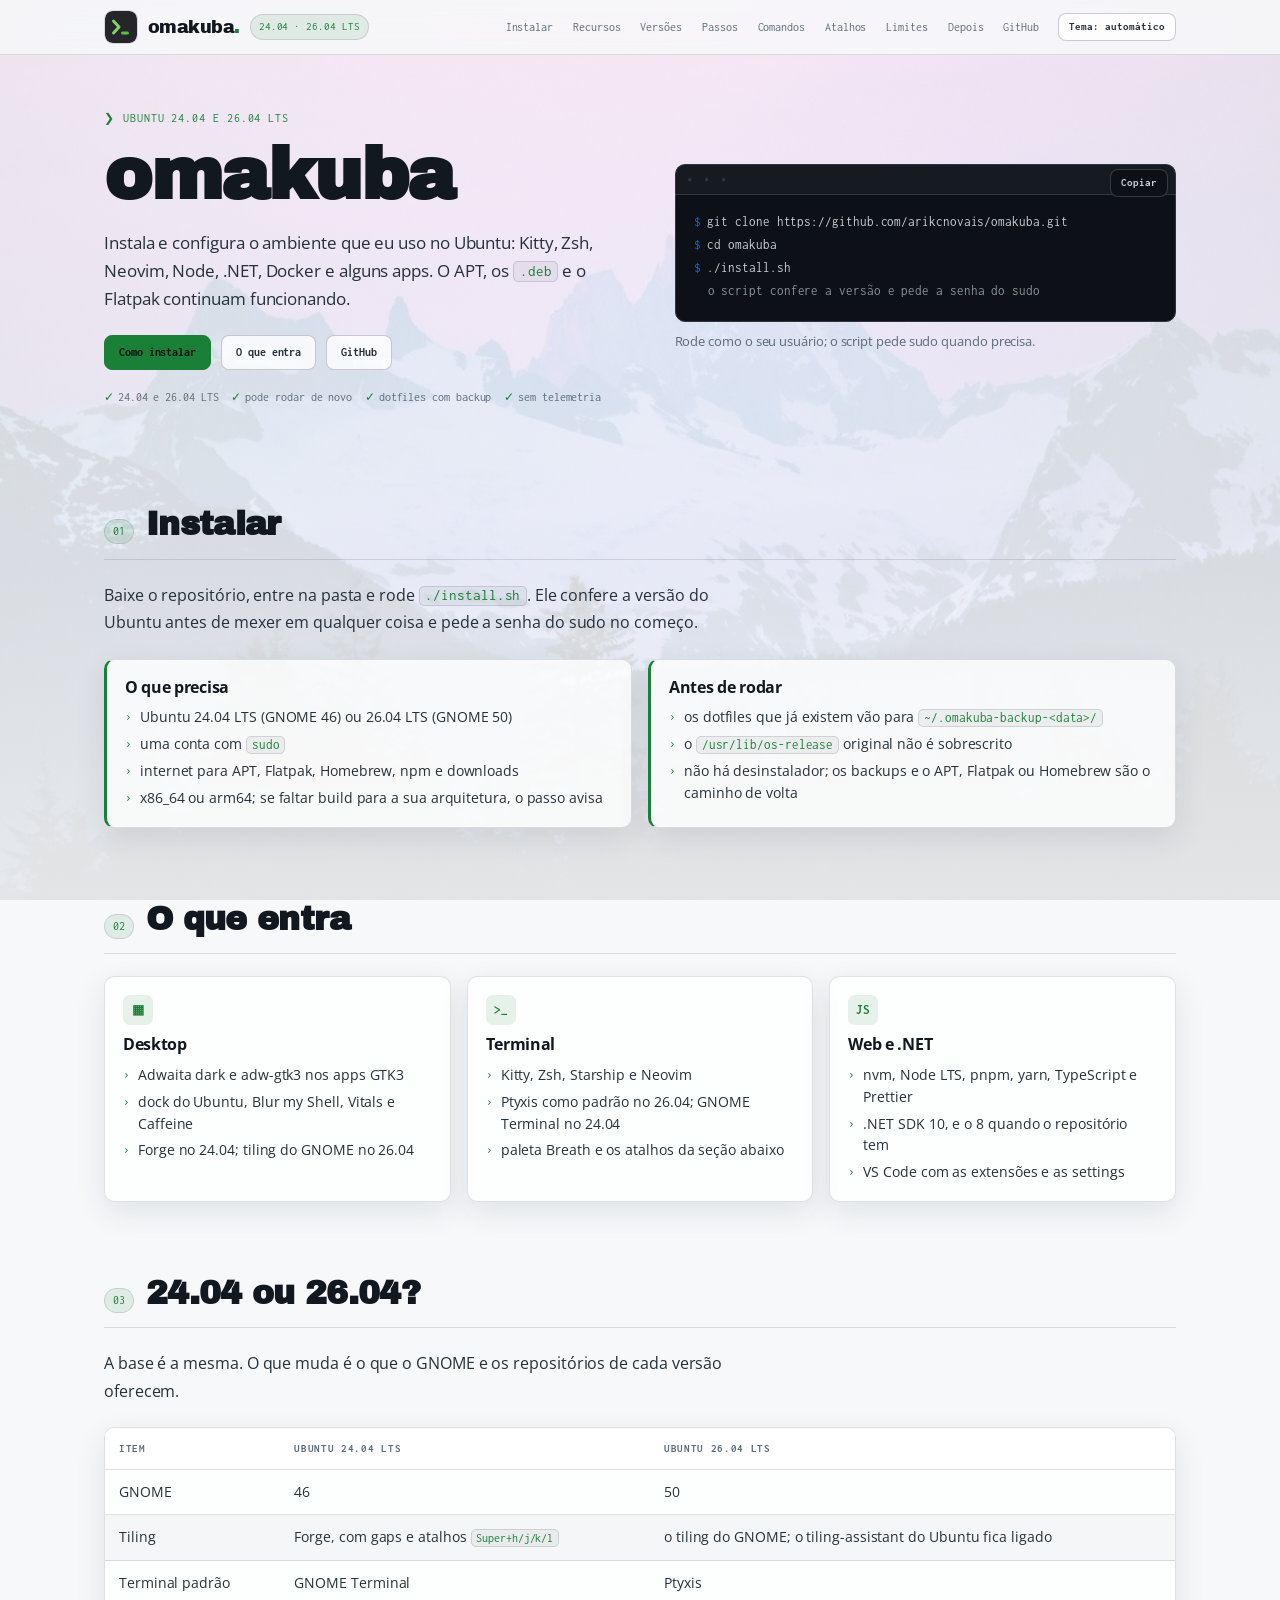
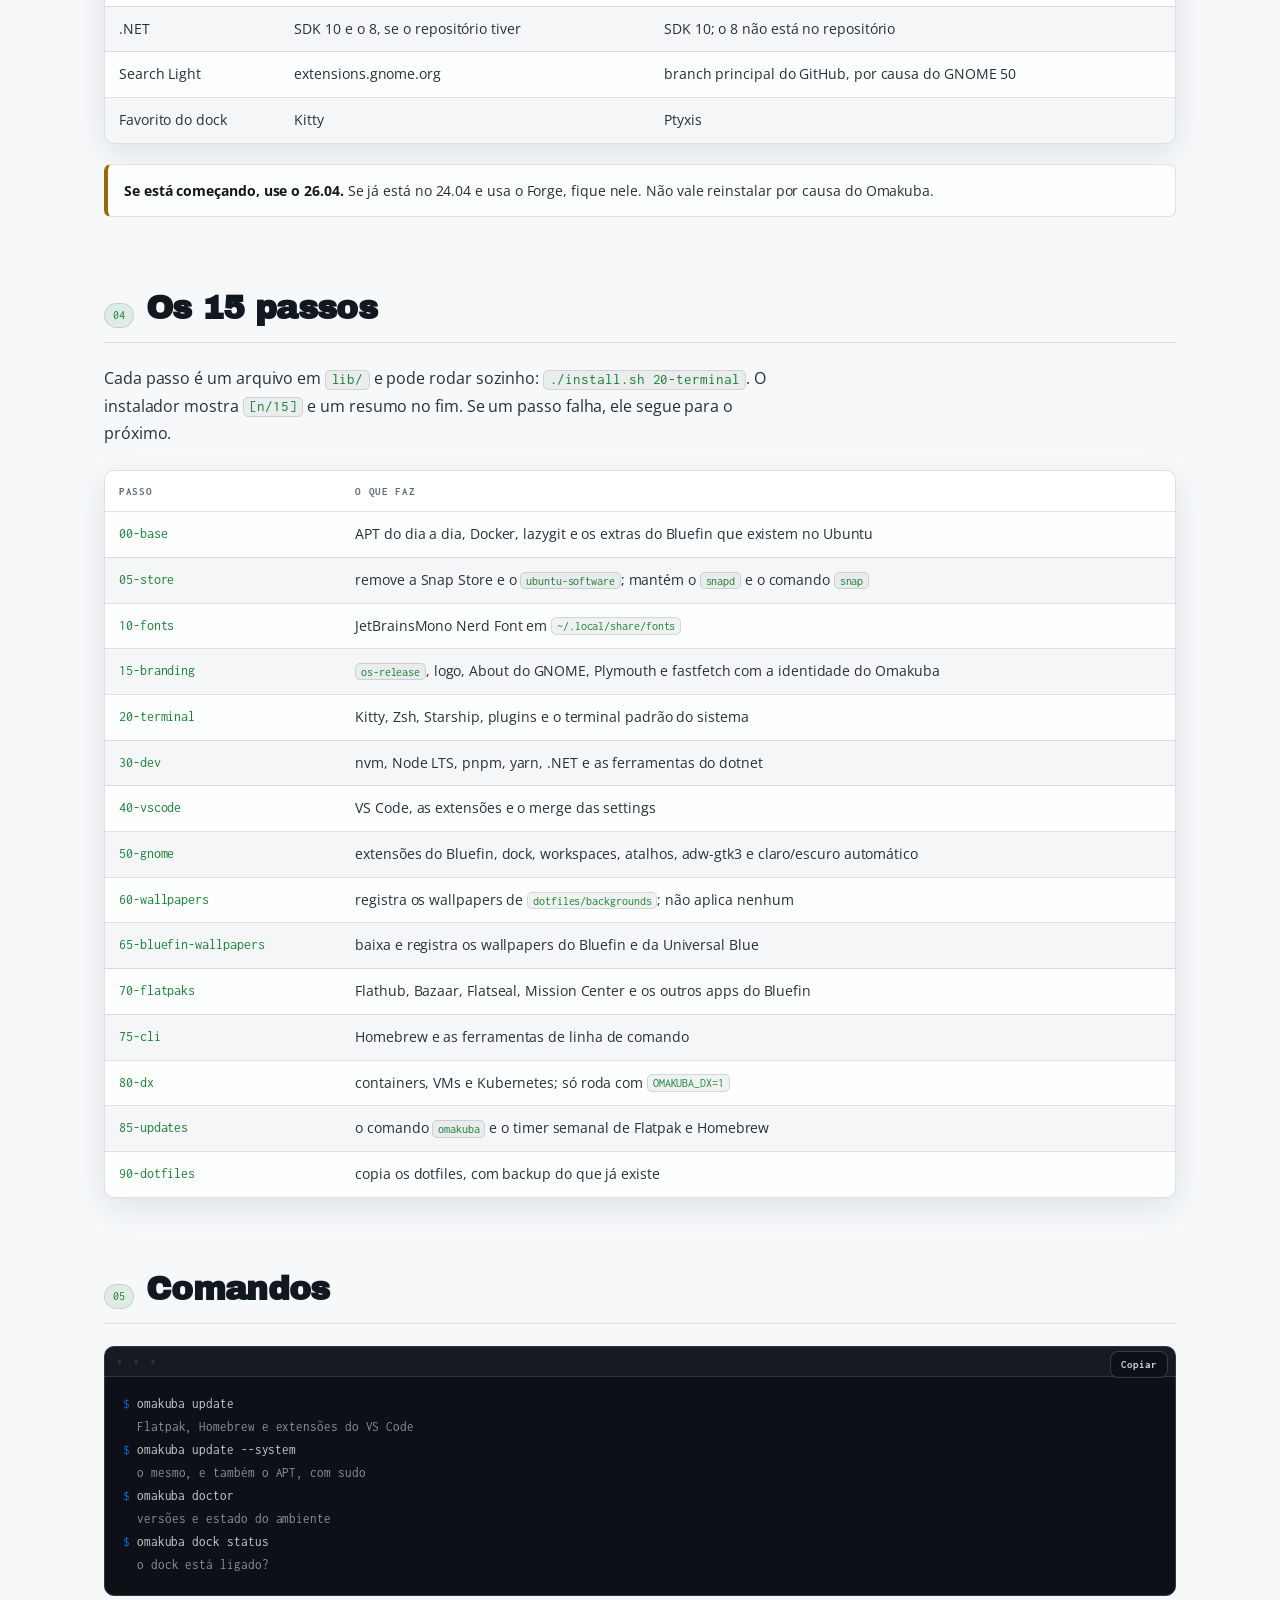
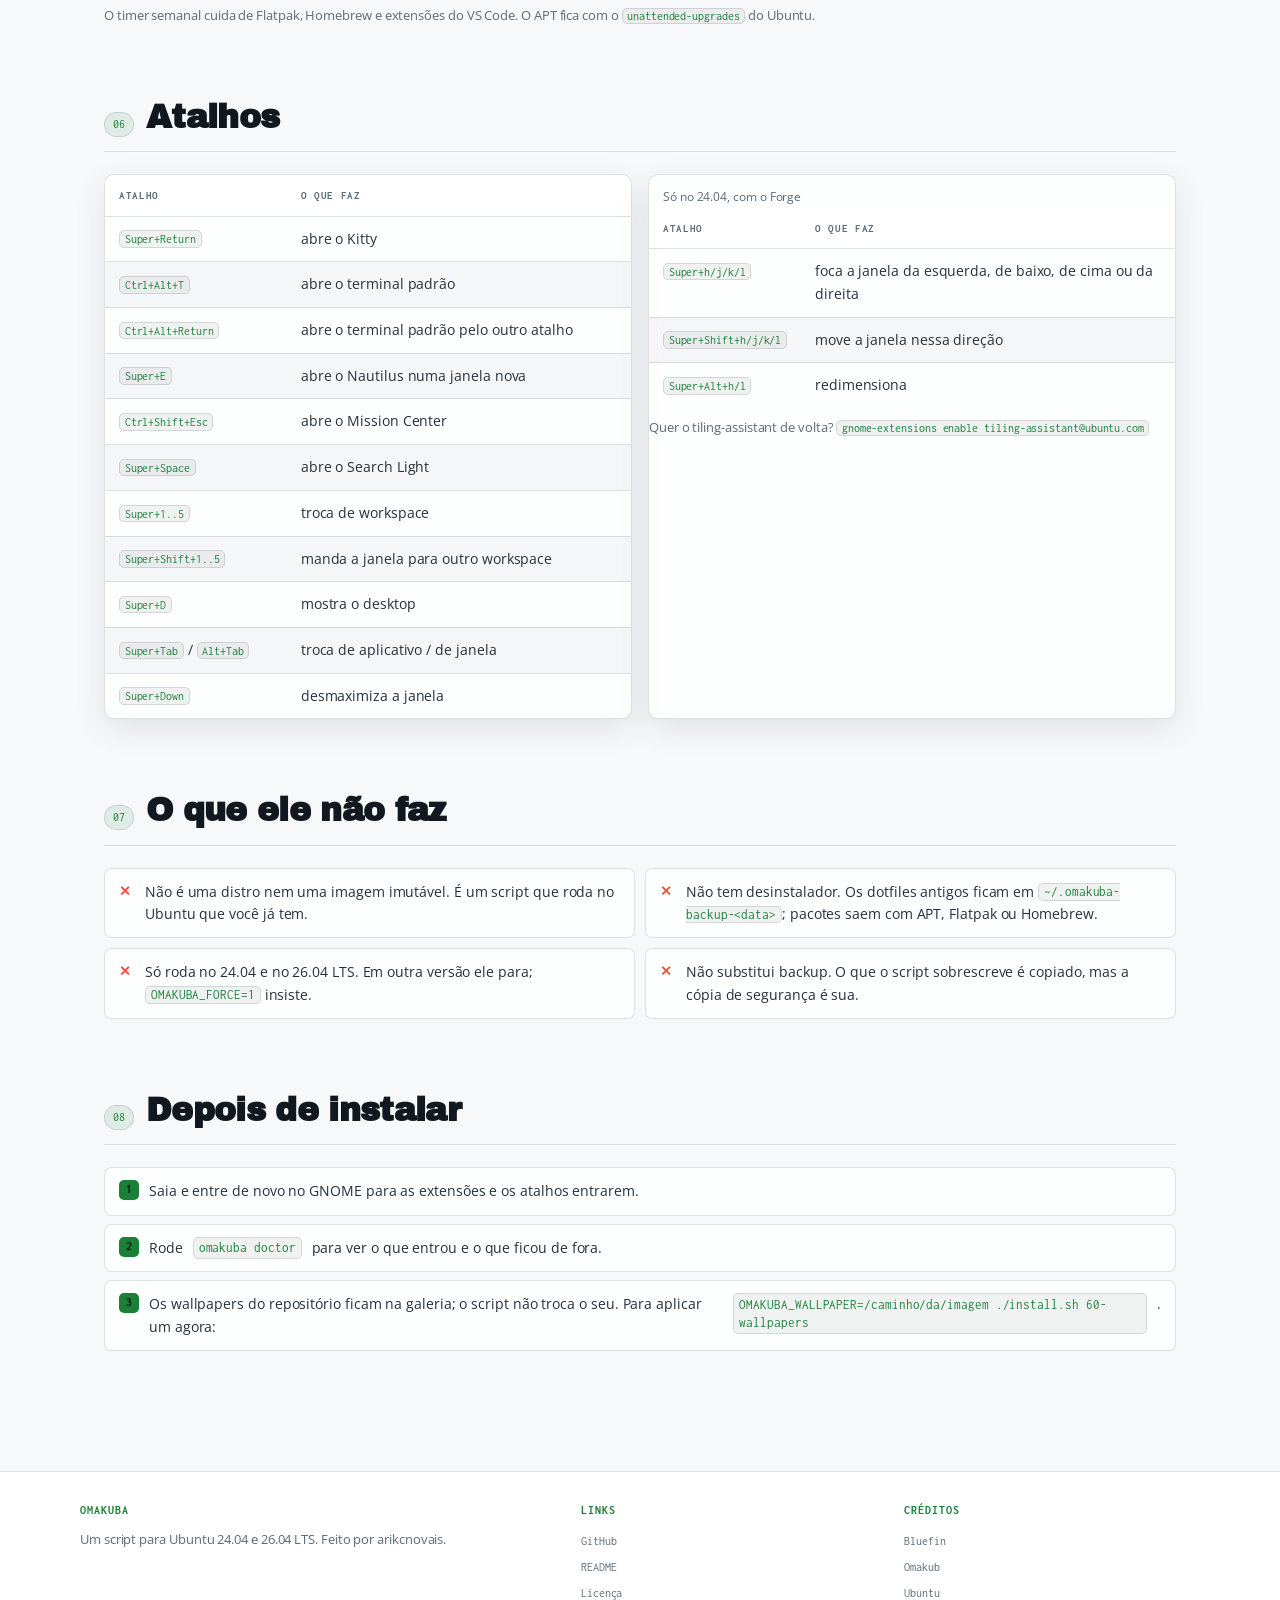
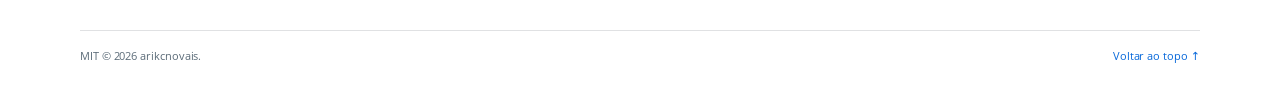
==== commit 55163545: "change: site mais direto e wallpapers rotativos no body" ====
--- a/docs/index.html
+++ b/docs/index.html
@@ -3,8 +3,8 @@
 <head>
 <meta charset="utf-8">
 <meta name="viewport" content="width=device-width, initial-scale=1">
-<title>Omakuba — Ubuntu 24.04 e 26.04 LTS pronto para trabalhar</title>
-<meta name="description" content="Omakuba é um script de setup para Ubuntu 24.04 e 26.04 LTS: terminal, desktop, Node, .NET, containers e atualizações em um comando, sem trocar o sistema por uma imagem imutável.">
+<title>Omakuba: setup para Ubuntu 24.04 e 26.04 LTS</title>
+<meta name="description" content="Um script que instala e configura o ambiente que eu uso no Ubuntu 24.04 e 26.04 LTS: terminal, desktop, Node, .NET e alguns apps.">
 <meta name="author" content="arikcnovais">
 <meta name="theme-color" content="#7FD066">
 <meta name="color-scheme" content="light dark">
@@ -12,17 +12,18 @@
 <meta http-equiv="Content-Security-Policy" content="default-src 'none'; script-src 'self'; style-src 'self'; font-src 'self'; img-src 'self'; connect-src 'none'; base-uri 'none'; form-action 'none'; object-src 'none'; upgrade-insecure-requests; require-trusted-types-for 'script'; trusted-types 'none'">
 
 <meta property="og:type" content="website">
-<meta property="og:title" content="Omakuba — Ubuntu 24.04 e 26.04 LTS pronto para trabalhar">
-<meta property="og:description" content="Um comando e o ambiente está pronto: terminal, desktop, Node, .NET, containers e atualizações. APT, .deb e Flatpak continuam.">
+<meta property="og:title" content="Omakuba: setup para Ubuntu 24.04 e 26.04 LTS">
+<meta property="og:description" content="O ambiente que eu uso no Ubuntu, em um script. Terminal, desktop, Node, .NET e alguns apps.">
 <meta property="og:locale" content="pt_BR">
 
 <link rel="icon" type="image/svg+xml" href="assets/omakuba.svg">
+<script src="assets/theme.js"></script>
 <link rel="stylesheet" href="assets/fonts.css">
 <link rel="stylesheet" href="assets/float.css">
 <link rel="stylesheet" href="assets/styles.css">
 <script defer src="assets/app.js"></script>
 </head>
-<body>
+<body class="wallpaper-fire-forest">
 
 <a class="skip-link" href="#instalar">Pular para a instalação</a>
 
@@ -36,47 +37,45 @@
   </div>
 
   <div class="header-right">
-    <nav aria-label="Seções">
+    <nav id="site-nav" class="site-nav" aria-label="Seções">
       <ul class="nav-links" id="nav-links">
         <li><a href="#instalar">Instalar</a></li>
         <li><a href="#recursos">Recursos</a></li>
-        <li><a href="#versoes">24.04 ou 26.04</a></li>
+        <li><a href="#versoes">Versões</a></li>
         <li><a href="#passos">Passos</a></li>
         <li><a href="#comandos">Comandos</a></li>
         <li><a href="#atalhos">Atalhos</a></li>
         <li><a href="#limites">Limites</a></li>
+        <li><a href="#depois">Depois</a></li>
         <li><a href="https://github.com/arikcnovais/omakuba" target="_blank" rel="noopener noreferrer">GitHub</a></li>
       </ul>
     </nav>
-    <button class="btn btn-sm nav-toggle" id="nav-toggle" type="button" aria-expanded="false" aria-controls="nav-links">Menu</button>
-    <button class="btn btn-sm" id="theme-toggle" type="button">Tema: auto</button>
+    <button class="btn btn-sm nav-toggle" id="nav-toggle" type="button" aria-expanded="false" aria-controls="site-nav">Menu</button>
+    <button class="btn btn-sm" id="theme-toggle" type="button" title="Tema automático; clique para alternar">Tema: auto</button>
   </div>
 </header>
 
 <main id="top">
 
-  <!-- ===== Hero ====================================================== -->
   <section class="hero" aria-labelledby="hero-title">
     <div>
-      <p class="eyebrow">um script, não uma distro</p>
+      <p class="eyebrow">Ubuntu 24.04 e 26.04 LTS</p>
       <h1 id="hero-title">omakuba</h1>
       <p class="hero-sub">
-        Deixa um <strong>Ubuntu LTS</strong> pronto para trabalhar com web
-        (Node e TypeScript) e C# (.NET): terminal, editor, containers, desktop
-        e atualizações em um comando. O APT, os <code>.deb</code> e o Flatpak
-        continuam normais — nada de virar imagem imutável.
+        Instala e configura o ambiente que eu uso no Ubuntu: Kitty, Zsh,
+        Neovim, Node, .NET, Docker e alguns apps. O APT, os <code>.deb</code> e
+        o Flatpak continuam funcionando.
       </p>
       <div class="hero-actions">
         <a class="btn btn-primary" href="#instalar">Como instalar</a>
-        <a class="btn" href="#recursos">Ver as features</a>
-        <a class="btn" href="https://github.com/arikcnovais/omakuba" target="_blank" rel="noopener noreferrer">Código no GitHub</a>
+        <a class="btn" href="#recursos">O que entra</a>
+        <a class="btn" href="https://github.com/arikcnovais/omakuba" target="_blank" rel="noopener noreferrer">GitHub</a>
       </div>
       <ul class="checks">
         <li>24.04 e 26.04 LTS</li>
-        <li>pode rodar mais de uma vez</li>
+        <li>pode rodar de novo</li>
         <li>dotfiles com backup</li>
         <li>sem telemetria</li>
-        <li>MIT</li>
       </ul>
     </div>
 
@@ -86,265 +85,100 @@
         <pre class="terminal" id="cmd-install"><code><span class="line">git clone https://github.com/arikcnovais/omakuba.git</span>
 <span class="line">cd omakuba</span>
 <span class="line">./install.sh</span>
-<span class="out">o script confere a versão e pede a senha do sudo</span>
-</code></pre>
-      </div>
-      <p class="hint">Rode como o seu usuário, não com <code>sudo</code> na frente do comando. O script pede a senha quando precisa.</p>
-    </div>
-  </section>
-
-  <!-- ===== 01 Instalar ============================================== -->
+<span class="out">o script confere a versão e pede a senha do sudo</span></code></pre>
+      </div>
+      <p class="hint">Rode como o seu usuário; o script pede sudo quando precisa.</p>
+    </div>
+  </section>
+
   <section id="instalar" aria-labelledby="instalar-title">
     <div class="section-heading">
       <div>
         <span class="num">01</span>
         <h2 id="instalar-title">Instalar</h2>
       </div>
-      <p class="sub">Três comandos, quinze passos, um resumo no fim</p>
     </div>
 
     <p class="lead">
-      O instalador é um shell script. Ele confere se você está no Ubuntu
-      <strong>24.04</strong> ou <strong>26.04 LTS</strong> antes de mexer em
-      qualquer coisa; em outra versão, ele avisa e para. Cada passo verifica o
-      que já existe, então rodar de novo não duplica nem quebra o que está
-      feito.
+      Baixe o repositório, entre na pasta e rode <code>./install.sh</code>. Ele
+      confere a versão do Ubuntu antes de mexer em qualquer coisa e pede a senha
+      do sudo no começo.
     </p>
 
     <div class="grid-2">
       <div class="card green">
-        <h3>Requisitos</h3>
+        <h3>O que precisa</h3>
         <ul>
           <li>Ubuntu 24.04 LTS (GNOME 46) ou 26.04 LTS (GNOME 50)</li>
-          <li>sua conta com <code>sudo</code> — a senha é pedida uma vez</li>
-          <li>internet: APT, Flatpak, Homebrew, npm e downloads do GitHub</li>
-          <li>x86_64 ou arm64 (um download de terceiro avisa se não houver build para a sua arquitetura)</li>
-        </ul>
-        <p class="why">Espaço em disco não é fixo: depende dos Flatpaks, do SDK do .NET e do Homebrew que você instalar. Reserve alguns GB.</p>
+          <li>uma conta com <code>sudo</code></li>
+          <li>internet para APT, Flatpak, Homebrew, npm e downloads</li>
+          <li>x86_64 ou arm64; se faltar build para a sua arquitetura, o passo avisa</li>
+        </ul>
       </div>
 
       <div class="card green">
         <h3>Antes de rodar</h3>
         <ul>
-          <li>leia a lista de passos com <code>./install.sh --list</code></li>
-          <li>se já tem dotfiles, eles vão para <code>~/.omakuba-backup-&lt;data&gt;/</code></li>
-          <li>um passo que falha não derruba os outros: o resumo sai no final</li>
-          <li><code>./install.sh 90-dotfiles</code> é o único que roda sem sudo</li>
-        </ul>
-        <p class="why">É um script que mexe no sistema. Rodar em uma máquina que você não pode reinstalar é decisão sua, não do script.</p>
-      </div>
-    </div>
-
-    <div class="table-scroll mt-3">
-      <table>
-        <caption>Flags e variáveis de ambiente</caption>
-        <thead>
-          <tr>
-            <th scope="col">Comando</th>
-            <th scope="col">O que faz</th>
-          </tr>
-        </thead>
-        <tbody>
-          <tr><td><code>./install.sh</code></td><td>roda todos os passos, na ordem</td></tr>
-          <tr><td><code>./install.sh --list</code></td><td>só lista os passos da versão do seu Ubuntu</td></tr>
-          <tr><td><code>./install.sh 50-gnome</code></td><td>roda um passo específico (serve para refazer só ele)</td></tr>
-          <tr><td><code>OMAKUBA_FORCE=1 ./install.sh</code></td><td>insiste em outra versão do Ubuntu, por sua conta e risco</td></tr>
-          <tr><td><code>OMAKUBA_DX=1 ./install.sh 80-dx</code></td><td>camada DX: Podman, Distrobox, virt-manager, Incus, Cockpit e Kubernetes</td></tr>
-          <tr><td><code>OMAKUBA_FULL_FLATPAKS=1 ./install.sh 70-flatpaks</code></td><td>instala também o conjunto completo do GNOME em Flatpak (Firefox, Thunderbird…)</td></tr>
-          <tr><td><code>OMAKUBA_TAILSCALE=1 ./install.sh 75-cli</code></td><td>inclui o Tailscale no pacote de linha de comando</td></tr>
-          <tr><td><code>OMAKUBA_WALLPAPER=/caminho/img ./install.sh 60-wallpapers</code></td><td>aplica um wallpaper na hora, em vez de deixar o seu</td></tr>
-          <tr><td><code>OMAKUBA_BRAND_NAME="Meu Sistema" ./install.sh 15-branding</code></td><td>troca o nome que aparece no <code>os-release</code> e no fastfetch</td></tr>
-          <tr><td><code>OMAKUBA_VERBOSE=1 ./install.sh</code></td><td>mostra avisos detalhados, inclusive chaves de gsettings que não existem na sua versão</td></tr>
-        </tbody>
-      </table>
-    </div>
-
-    <div class="notice">
-      <strong>O script não é root e não deve ser chamado com sudo.</strong>
-      Ele usa <code>sudo</code> nos passos que precisam. O <code>90-dotfiles</code>
-      roda como você e só toca no seu home. Se algo der errado, o backup do que
-      existia está em <code>~/.omakuba-backup-&lt;data&gt;/</code>, o
-      <code>/usr/lib/os-release</code> original nunca é sobrescrito e os logos
-      do About e o watermark do Plymouth ficam em <code>*.omakuba-backup</code>
-      ao lado dos originais.
-    </div>
-  </section>
-
-  <!-- ===== 02 Recursos ============================================== -->
+          <li>os dotfiles que já existem vão para <code>~/.omakuba-backup-&lt;data&gt;/</code></li>
+          <li>o <code>/usr/lib/os-release</code> original não é sobrescrito</li>
+          <li>não há desinstalador; os backups e o APT, Flatpak ou Homebrew são o caminho de volta</li>
+        </ul>
+      </div>
+    </div>
+  </section>
+
   <section id="recursos" aria-labelledby="recursos-title">
     <div class="section-heading">
       <div>
         <span class="num">02</span>
         <h2 id="recursos-title">O que entra</h2>
       </div>
-      <p class="sub">Por camada, sem item decorativo</p>
-    </div>
-
-    <p class="lead">
-      O critério é simples: se você não usa na primeira semana, não entra.
-      Tudo abaixo é configurado pelo script e conferível com
-      <code>omakuba doctor</code>.
-    </p>
+    </div>
 
     <div class="grid-3">
       <div class="card">
         <div class="icon" aria-hidden="true">▦</div>
         <h3>Desktop</h3>
         <ul>
-          <li>Adwaita dark, acento slate</li>
-          <li>dock do Ubuntu na lateral, com Blur my Shell e lixeira</li>
-          <li>5 workspaces fixos e atalhos</li>
-          <li>relógio com dia da semana, desktop sem ícones</li>
-        </ul>
-        <p class="why">O jeito do Bluefin no GNOME, sem trocar a base do Ubuntu.</p>
+          <li>Adwaita dark e adw-gtk3 nos apps GTK3</li>
+          <li>dock do Ubuntu, Blur my Shell, Vitals e Caffeine</li>
+          <li>Forge no 24.04; tiling do GNOME no 26.04</li>
+        </ul>
       </div>
 
       <div class="card">
         <div class="icon" aria-hidden="true">&gt;_</div>
         <h3>Terminal</h3>
         <ul>
-          <li>Kitty no <code>Super+Return</code>, paleta Breath</li>
-          <li>Zsh, Starship, autosuggestions e highlighting</li>
-          <li>tmux com histórico de 50 mil linhas</li>
-          <li>Ptyxis como terminal padrão no 26.04</li>
-        </ul>
-        <p class="why">É onde o trabalho acontece; por isso vem antes do resto.</p>
+          <li>Kitty, Zsh, Starship e Neovim</li>
+          <li>Ptyxis como padrão no 26.04; GNOME Terminal no 24.04</li>
+          <li>paleta Breath e os atalhos da seção abaixo</li>
+        </ul>
       </div>
 
       <div class="card">
         <div class="icon" aria-hidden="true">JS</div>
-        <h3>Web</h3>
-        <ul>
-          <li>nvm com Node LTS</li>
-          <li>pnpm, yarn, TypeScript e Prettier</li>
-          <li>VS Code com ESLint, Prettier e EditorConfig</li>
-          <li>settings com format on save e telemetria off</li>
-        </ul>
-        <p class="why">Ambiente de front e back pronto sem <code>nvm install</code> na mão.</p>
-      </div>
-
-      <div class="card">
-        <div class="icon" aria-hidden="true">C#</div>
-        <h3>C# e .NET</h3>
-        <ul>
-          <li>.NET SDK 10 no 26.04 (repositório oficial)</li>
-          <li>SDK 8 quando o repositório da sua versão oferece</li>
-          <li>dotnet-ef e CSharpier</li>
-          <li>VS Code com C# e C# Dev Kit</li>
-        </ul>
-        <p class="why">Se você precisa do SDK 8 no 26.04, o caminho é o feed da Microsoft.</p>
-      </div>
-
-      <div class="card">
-        <div class="icon" aria-hidden="true">◫</div>
-        <h3>Containers</h3>
-        <ul>
-          <li>Docker com o seu usuário no grupo, sem sudo</li>
-          <li>DX opcional: Podman e Distrobox</li>
-          <li>DX opcional: virt-manager, Incus e Cockpit</li>
-          <li>DX opcional: ferramentas de Kubernetes e CNCF</li>
-        </ul>
-        <p class="why">Digitar sudo quarenta vezes por dia não é fluxo de trabalho.</p>
-      </div>
-
-      <div class="card">
-        <div class="icon" aria-hidden="true">$_</div>
-        <h3>Linha de comando</h3>
-        <ul>
-          <li>Homebrew com mise, chezmoi, topgrade, dysk e podman-tui</li>
-          <li>APT com bat, eza, fd, ripgrep, fzf, gh, zoxide, direnv</li>
-          <li>tealdeer, trash-cli, yq, glow e uv</li>
-          <li>lazygit e tmux; o Git em si fica por sua conta</li>
-        </ul>
-        <p class="why">As ferramentas que substituem as antigas, sem caçar pacote a pacote.</p>
-      </div>
-
-      <div class="card">
-        <div class="icon" aria-hidden="true">◈</div>
-        <h3>Apps</h3>
-        <ul>
-          <li>Bazaar como a única loja gráfica</li>
-          <li>Flatseal, Extension Manager e Mission Center</li>
-          <li>Gradia, Pinta, Refine, DistroShelf, Ignition e Impression</li>
-          <li>Snap Store sai; <code>snapd</code> e o comando <code>snap</code> ficam</li>
-        </ul>
-        <p class="why">Uma loja só evita o menu com o mesmo app três vezes.</p>
-      </div>
-
-      <div class="card">
-        <div class="icon" aria-hidden="true">↻</div>
-        <h3>Atualizações</h3>
-        <ul>
-          <li><code>omakuba update</code> na mão</li>
-          <li>timer semanal para Flatpak e Homebrew, sem sudo</li>
-          <li>extensões do VS Code também entram</li>
-          <li>APT fica com o <code>unattended-upgrades</code> do Ubuntu</li>
-        </ul>
-        <p class="why">Atualizar não deveria ser um projeto recorrente.</p>
-      </div>
-
-      <div class="card">
-        <div class="icon" aria-hidden="true">◆</div>
-        <h3>Identidade</h3>
-        <ul>
-          <li><code>/etc/os-release</code> com o nome Omakuba</li>
-          <li>logo no <code>/usr/share/pixmaps</code></li>
-          <li>o mesmo dodô no About do GNOME, sem texto</li>
-          <li>watermark do Plymouth com o dodô do Bluefin</li>
-          <li>fastfetch com o layout e as cores do Bluefin</li>
-          <li>sorteio de logo e acento seguindo o GNOME</li>
-        </ul>
-        <p class="why">O sistema se apresenta como Omakuba sem deixar de ser Ubuntu por dentro.</p>
-      </div>
-    </div>
-
-    <h3 class="subhead">Extensões do GNOME</h3>
-    <div class="table-scroll">
-      <table>
-        <caption>O conjunto do Bluefin, mais o que faz sentido em cada versão</caption>
-        <thead>
-          <tr>
-            <th scope="col">Extensão</th>
-            <th scope="col">24.04</th>
-            <th scope="col">26.04</th>
-            <th scope="col">Para quê</th>
-          </tr>
-        </thead>
-        <tbody>
-          <tr><td>AppIndicator</td><td>sim</td><td>sim</td><td>ícones de bandeja</td></tr>
-          <tr><td>Dash to Dock</td><td>sim</td><td>sim</td><td>o dock do Ubuntu na lateral</td></tr>
-          <tr><td>Blur my Shell</td><td>sim</td><td>sim</td><td>blur na barra, no dock e na visão geral</td></tr>
-          <tr><td>Vitals</td><td>sim</td><td>sim</td><td>CPU, memória, disco e rede na barra</td></tr>
-          <tr><td>Caffeine</td><td>sim</td><td>sim</td><td>a máquina não dorme em build longo</td></tr>
-          <tr><td>GSConnect</td><td>sim</td><td>sim</td><td>integração com o KDE Connect no celular</td></tr>
-          <tr><td>Search Light</td><td>sim</td><td>sim</td><td>busca no meio da tela com <code>Super+Space</code></td></tr>
-          <tr><td>Logo Menu</td><td>sim</td><td>sim</td><td>menu do logo no canto</td></tr>
-          <tr><td>Custom Command Menu</td><td>sim</td><td>sim</td><td>lista de comandos rápidos na barra</td></tr>
-          <tr><td>Legacy Theme Auto Switcher</td><td>sim</td><td>sim</td><td>GTK3 alterna junto com o claro/escuro</td></tr>
-          <tr><td>Accent Icons</td><td>não</td><td>sim</td><td>pastas seguem a cor do acento (GNOME 47+)</td></tr>
-          <tr><td>Bazaar Companion</td><td>não</td><td>sim</td><td>abrir um Flatpak direto no Bazaar (GNOME 49+)</td></tr>
-          <tr><td>Forge</td><td>sim</td><td>não</td><td>tiling em árvore com gaps no estilo i3</td></tr>
-          <tr><td>Gradia Capture</td><td>não</td><td>não</td><td>sem build para o GNOME 46 nem 50; o app entra por Flatpak</td></tr>
-        </tbody>
-      </table>
-    </div>
-    <p class="hint">Sem reiniciar o shell: no Wayland as extensões só entram no ar depois de sair e entrar de novo.</p>
-  </section>
-
-  <!-- ===== 03 Versões ============================================== -->
+        <h3>Web e .NET</h3>
+        <ul>
+          <li>nvm, Node LTS, pnpm, yarn, TypeScript e Prettier</li>
+          <li>.NET SDK 10, e o 8 quando o repositório tem</li>
+          <li>VS Code com as extensões e as settings</li>
+        </ul>
+      </div>
+    </div>
+  </section>
+
   <section id="versoes" aria-labelledby="versoes-title">
     <div class="section-heading">
       <div>
         <span class="num">03</span>
         <h2 id="versoes-title">24.04 ou 26.04?</h2>
       </div>
-      <p class="sub">A mesma base, três diferenças que importam</p>
     </div>
 
     <p class="lead">
-      O objetivo é o mesmo nas duas versões. O que muda é o que o GNOME e os
-      repositórios do Ubuntu oferecem em cada uma — e o script se adapta em vez
-      de fingir que dá.
+      A base é a mesma. O que muda é o que o GNOME e os repositórios de cada
+      versão oferecem.
     </p>
 
     <div class="table-scroll">
@@ -358,36 +192,34 @@
         </thead>
         <tbody>
           <tr><td>GNOME</td><td>46</td><td>50</td></tr>
-          <tr><td>Tiling</td><td>Forge com árvore, gaps de 8px e atalhos <code>Super+h/j/k/l</code></td><td>o tiling padrão do GNOME; o tiling-assistant do Ubuntu continua ligado</td></tr>
-          <tr><td>Terminal padrão</td><td>GNOME Terminal (com perfil e paleta Breath)</td><td>Ptyxis, com fonte, cursor e opacidade ajustados</td></tr>
-          <tr><td>.NET</td><td>SDK 10 e o 8 se estiver no repositório</td><td>SDK 10 no repositório oficial; o 8 não está lá</td></tr>
+          <tr><td>Tiling</td><td>Forge, com gaps e atalhos <code>Super+h/j/k/l</code></td><td>o tiling do GNOME; o tiling-assistant do Ubuntu fica ligado</td></tr>
+          <tr><td>Terminal padrão</td><td>GNOME Terminal</td><td>Ptyxis</td></tr>
+          <tr><td>.NET</td><td>SDK 10 e o 8, se o repositório tiver</td><td>SDK 10; o 8 não está no repositório</td></tr>
           <tr><td>Search Light</td><td>extensions.gnome.org</td><td>branch principal do GitHub, por causa do GNOME 50</td></tr>
-          <tr><td>Favoritos do dock</td><td>Kitty</td><td>Ptyxis</td></tr>
+          <tr><td>Favorito do dock</td><td>Kitty</td><td>Ptyxis</td></tr>
         </tbody>
       </table>
     </div>
 
     <div class="notice">
-      <strong>Recomendação sem rodeio:</strong> se está começando agora, use
-      26.04 LTS. Se já está no 24.04 e o Forge é parte do seu fluxo, fique no
-      24.04 — não vale reinstalar só por causa do Omakuba.
-    </div>
-  </section>
-
-  <!-- ===== 04 Passos =============================================== -->
+      <strong>Se está começando, use o 26.04.</strong> Se já está no 24.04 e usa
+      o Forge, fique nele. Não vale reinstalar por causa do Omakuba.
+    </div>
+  </section>
+
   <section id="passos" aria-labelledby="passos-title">
     <div class="section-heading">
       <div>
         <span class="num">04</span>
         <h2 id="passos-title">Os 15 passos</h2>
       </div>
-      <p class="sub">Rode todos ou um de cada vez</p>
     </div>
 
     <p class="lead">
-      Cada passo é um arquivo em <code>lib/</code> e pode ser chamado pelo nome.
-      Eles são independentes o bastante para você rodar só o que quer, e o
-      instalador mostra <code>[n/15]</code> para você saber onde está.
+      Cada passo é um arquivo em <code>lib/</code> e pode rodar sozinho:
+      <code>./install.sh 20-terminal</code>. O instalador mostra
+      <code>[n/15]</code> e um resumo no fim. Se um passo falha, ele segue para
+      o próximo.
     </p>
 
     <div class="table-scroll">
@@ -399,86 +231,58 @@
           </tr>
         </thead>
         <tbody>
-          <tr><td class="step-name">00-base</td><td>ferramentas do dia a dia via APT, Docker, lazygit e os extras do Bluefin que existem no Ubuntu</td></tr>
+          <tr><td class="step-name">00-base</td><td>APT do dia a dia, Docker, lazygit e os extras do Bluefin que existem no Ubuntu</td></tr>
           <tr><td class="step-name">05-store</td><td>remove a Snap Store e o <code>ubuntu-software</code>; mantém o <code>snapd</code> e o comando <code>snap</code></td></tr>
           <tr><td class="step-name">10-fonts</td><td>JetBrainsMono Nerd Font em <code>~/.local/share/fonts</code></td></tr>
-          <tr><td class="step-name">15-branding</td><td>o <code>/etc/os-release</code> com o nome configurável, o logo, o About do GNOME, o Plymouth e o fastfetch</td></tr>
-          <tr><td class="step-name">20-terminal</td><td>Kitty, Zsh como shell padrão, Starship, plugins e o terminal do sistema (Ptyxis ou GNOME Terminal)</td></tr>
+          <tr><td class="step-name">15-branding</td><td><code>os-release</code>, logo, About do GNOME, Plymouth e fastfetch com a identidade do Omakuba</td></tr>
+          <tr><td class="step-name">20-terminal</td><td>Kitty, Zsh, Starship, plugins e o terminal padrão do sistema</td></tr>
           <tr><td class="step-name">30-dev</td><td>nvm, Node LTS, pnpm, yarn, .NET e as ferramentas do dotnet</td></tr>
-          <tr><td class="step-name">40-vscode</td><td>VS Code pelo repositório da Microsoft, extensões e merge das settings</td></tr>
-          <tr><td class="step-name">50-gnome</td><td>extensões, dock, Adwaita, adw-gtk3, tema automático e os ajustes de gsettings</td></tr>
-          <tr><td class="step-name">60-wallpapers</td><td>instala e registra os wallpapers de <code>dotfiles/backgrounds/</code></td></tr>
+          <tr><td class="step-name">40-vscode</td><td>VS Code, as extensões e o merge das settings</td></tr>
+          <tr><td class="step-name">50-gnome</td><td>extensões do Bluefin, dock, workspaces, atalhos, adw-gtk3 e claro/escuro automático</td></tr>
+          <tr><td class="step-name">60-wallpapers</td><td>registra os wallpapers de <code>dotfiles/backgrounds</code>; não aplica nenhum</td></tr>
           <tr><td class="step-name">65-bluefin-wallpapers</td><td>baixa e registra os wallpapers do Bluefin e da Universal Blue</td></tr>
-          <tr><td class="step-name">70-flatpaks</td><td>Flathub, Bazaar, Flatseal, Mission Center, Gradia e os outros apps do Bluefin</td></tr>
-          <tr><td class="step-name">75-cli</td><td>Homebrew e o pacote de ferramentas de linha de comando</td></tr>
-          <tr><td class="step-name">80-dx</td><td>camada DX: containers, VMs e Kubernetes. Só roda com <code>OMAKUBA_DX=1</code></td></tr>
-          <tr><td class="step-name">85-updates</td><td>o comando <code>omakuba</code> e o timer semanal de atualizações</td></tr>
-          <tr><td class="step-name">90-dotfiles</td><td>copia os dotfiles, com backup do que já existia. É o único que não usa sudo</td></tr>
+          <tr><td class="step-name">70-flatpaks</td><td>Flathub, Bazaar, Flatseal, Mission Center e os outros apps do Bluefin</td></tr>
+          <tr><td class="step-name">75-cli</td><td>Homebrew e as ferramentas de linha de comando</td></tr>
+          <tr><td class="step-name">80-dx</td><td>containers, VMs e Kubernetes; só roda com <code>OMAKUBA_DX=1</code></td></tr>
+          <tr><td class="step-name">85-updates</td><td>o comando <code>omakuba</code> e o timer semanal de Flatpak e Homebrew</td></tr>
+          <tr><td class="step-name">90-dotfiles</td><td>copia os dotfiles, com backup do que já existe</td></tr>
         </tbody>
       </table>
     </div>
   </section>
 
-  <!-- ===== 05 Comandos ============================================= -->
   <section id="comandos" aria-labelledby="comandos-title">
     <div class="section-heading">
       <div>
         <span class="num">05</span>
         <h2 id="comandos-title">Comandos</h2>
       </div>
-      <p class="sub">Um comando para o dia a dia, não dez aliases</p>
-    </div>
-
-    <p class="lead">
-      O passo <code>85-updates</code> instala o <code>omakuba</code> em
-      <code>~/.local/bin</code> e liga o timer semanal. Ele é o mesmo comando
-      que roda no timer e o mesmo que você digita na mão.
-    </p>
-
-    <div class="grid-2">
-      <div class="terminal-wrap">
-        <button class="btn btn-sm copy-btn" type="button" data-copy="#cmd-usage">Copiar</button>
-        <pre class="terminal" id="cmd-usage"><code><span class="line">omakuba update</span>
+    </div>
+
+    <div class="terminal-wrap">
+      <button class="btn btn-sm copy-btn" type="button" data-copy="#cmd-usage">Copiar</button>
+      <pre class="terminal" id="cmd-usage"><code><span class="line">omakuba update</span>
 <span class="out">Flatpak, Homebrew e extensões do VS Code</span>
 <span class="line">omakuba update --system</span>
 <span class="out">o mesmo, e também o APT, com sudo</span>
 <span class="line">omakuba doctor</span>
 <span class="out">versões e estado do ambiente</span>
 <span class="line">omakuba dock status</span>
-<span class="out">o dock está ligado?</span>
-</code></pre>
-      </div>
-
-      <div class="table-scroll">
-        <table>
-          <thead>
-            <tr>
-              <th scope="col">Comando</th>
-              <th scope="col">O que faz</th>
-            </tr>
-          </thead>
-          <tbody>
-            <tr><td><code>omakuba update</code></td><td>Flatpak e Homebrew do seu usuário, sem sudo</td></tr>
-            <tr><td><code>omakuba update --system</code></td><td>inclui <code>apt update</code>, <code>upgrade</code> e <code>autoremove</code></td></tr>
-            <tr><td><code>omakuba doctor</code></td><td>mostra versões e o que entrou ou ficou de fora</td></tr>
-            <tr><td><code>omakuba dock on|off|status</code></td><td>liga, desliga ou consulta o dock</td></tr>
-            <tr><td><code>omakuba store</code></td><td>abre o Bazaar</td></tr>
-            <tr><td><code>omakuba fetch</code></td><td>fastfetch com a cara do Omakuba</td></tr>
-          </tbody>
-        </table>
-      </div>
-    </div>
-    <p class="hint">O timer não usa sudo. Quem cuida das atualizações de segurança do sistema é o <code>unattended-upgrades</code> do Ubuntu, que já vem ligado.</p>
-  </section>
-
-  <!-- ===== 06 Atalhos ============================================== -->
+<span class="out">o dock está ligado?</span></code></pre>
+    </div>
+
+    <p class="hint">
+      O timer semanal cuida de Flatpak, Homebrew e extensões do VS Code. O APT
+      fica com o <code>unattended-upgrades</code> do Ubuntu.
+    </p>
+  </section>
+
   <section id="atalhos" aria-labelledby="atalhos-title">
     <div class="section-heading">
       <div>
         <span class="num">06</span>
         <h2 id="atalhos-title">Atalhos</h2>
       </div>
-      <p class="sub">Válidos nas duas versões</p>
     </div>
 
     <div class="grid-2">
@@ -492,7 +296,8 @@
           </thead>
           <tbody>
             <tr><td><code>Super+Return</code></td><td>abre o Kitty</td></tr>
-            <tr><td><code>Ctrl+Alt+T</code></td><td>abre o terminal do sistema</td></tr>
+            <tr><td><code>Ctrl+Alt+T</code></td><td>abre o terminal padrão</td></tr>
+            <tr><td><code>Ctrl+Alt+Return</code></td><td>abre o terminal padrão pelo outro atalho</td></tr>
             <tr><td><code>Super+E</code></td><td>abre o Nautilus numa janela nova</td></tr>
             <tr><td><code>Ctrl+Shift+Esc</code></td><td>abre o Mission Center</td></tr>
             <tr><td><code>Super+Space</code></td><td>abre o Search Light</td></tr>
@@ -520,61 +325,40 @@
             <tr><td><code>Super+Alt+h/l</code></td><td>redimensiona</td></tr>
           </tbody>
         </table>
-        <p class="hint">Quer o tiling-assistant do Ubuntu de volta no 24.04? <code>gnome-extensions enable tiling-assistant@ubuntu.com</code></p>
-      </div>
-    </div>
-  </section>
-
-  <!-- ===== 07 Limites ============================================== -->
+        <p class="hint">Quer o tiling-assistant de volta? <code>gnome-extensions enable tiling-assistant@ubuntu.com</code></p>
+      </div>
+    </div>
+  </section>
+
   <section id="limites" aria-labelledby="limites-title">
     <div class="section-heading">
       <div>
         <span class="num">07</span>
         <h2 id="limites-title">O que ele não faz</h2>
       </div>
-      <p class="sub">A parte que costuma ficar de fora da página inicial</p>
-    </div>
-
-    <p class="lead">
-      Ser honesto sobre o limite é mais útil do que prometer o mundo. Se algum
-      destes itens for decisivo para você, o Omakuba não é a ferramenta certa —
-      e tudo bem.
-    </p>
+    </div>
 
     <ul class="limits">
-      <li><strong>Não é uma distro.</strong> É um script que configura um Ubuntu existente. Não há imagem, ISO nem atualização atômica.</li>
-      <li><strong>Não instala tiling no 26.04.</strong> O Forge não acompanhou o GNOME 50; lá vale o tiling do próprio GNOME.</li>
-      <li><strong>Não configura o Git.</strong> Nome, e-mail, branch padrão e aliases são pessoais. O setup entrega lazygit e tmux, só.</li>
-      <li><strong>Não aplica wallpaper.</strong> Instala e registra os seus e os do Bluefin; o que está em uso continua.</li>
-      <li><strong>Não tem build para o Gradia Capture.</strong> A extensão não existe para o GNOME 46 nem 50; o app entra por Flatpak.</li>
-      <li><strong>Não roda em qualquer Ubuntu.</strong> Fora do 24.04 e 26.04 ele para — a não ser que você use <code>OMAKUBA_FORCE=1</code>.</li>
-      <li><strong>Não tem conta, nuvem ou telemetria.</strong> Nada sai da sua máquina, e não há backend para configurar.</li>
-      <li><strong>Não substitui backup.</strong> O script guarda o que sobrescreve, mas decisão e cópia de segurança continuam sendo suas.</li>
+      <li>Não é uma distro nem uma imagem imutável. É um script que roda no Ubuntu que você já tem.</li>
+      <li>Não tem desinstalador. Os dotfiles antigos ficam em <code>~/.omakuba-backup-&lt;data&gt;</code>; pacotes saem com APT, Flatpak ou Homebrew.</li>
+      <li>Só roda no 24.04 e no 26.04 LTS. Em outra versão ele para; <code>OMAKUBA_FORCE=1</code> insiste.</li>
+      <li>Não substitui backup. O que o script sobrescreve é copiado, mas a cópia de segurança é sua.</li>
     </ul>
   </section>
 
-  <!-- ===== 08 Depois ============================================= -->
   <section id="depois" aria-labelledby="depois-title">
     <div class="section-heading">
       <div>
         <span class="num">08</span>
         <h2 id="depois-title">Depois de instalar</h2>
       </div>
-      <p class="sub">Quatro coisas e o ambiente está no ponto</p>
     </div>
 
     <ol class="steps">
-      <li>Saia e entre de novo na sessão, para as extensões do GNOME carregarem.</li>
-      <li>Rode <code>omakuba doctor</code> e veja o que entrou e o que ficou de fora na sua máquina.</li>
-      <li>Configure o Git, que o Omakuba não mexe: <code>git config --global user.name "Seu Nome"</code> e <code>git config --global user.email "voce@exemplo.com"</code>.</li>
-      <li>Coloque suas imagens em <code>dotfiles/backgrounds/</code> e rode <code>./install.sh 60-wallpapers</code>; o padrão é o Sunrise da Universal Blue, vindo do passo <code>65</code>.</li>
+      <li>Saia e entre de novo no GNOME para as extensões e os atalhos entrarem.</li>
+      <li>Rode <code>omakuba doctor</code> para ver o que entrou e o que ficou de fora.</li>
+      <li>Os wallpapers do repositório ficam na galeria; o script não troca o seu. Para aplicar um agora: <code>OMAKUBA_WALLPAPER=/caminho/da/imagem ./install.sh 60-wallpapers</code>.</li>
     </ol>
-
-    <div class="notice">
-      <strong>Na primeira vez</strong>, o Flatpak e o Homebrew podem baixar
-      runtimes e fórmulas. Isso é normal e só acontece uma vez. Se um download
-      falhar, rode o passo de novo — ele confere o que já está feito.
-    </div>
   </section>
 
 </main>
@@ -583,28 +367,29 @@
   <div class="footer-inner">
     <div>
       <h4>Omakuba</h4>
-      <p>Um setup de Ubuntu feito por hobby, para web e C#. Código próprio, MIT, sem empresa e sem telemetria. A ideia de "um comando e o ambiente está pronto" veio do Omakub, mas o código aqui é outro.</p>
-    </div>
-    <div>
-      <h4>Projeto</h4>
-      <a href="https://github.com/arikcnovais/omakuba" target="_blank" rel="noopener noreferrer">Código e README</a>
-      <a href="https://github.com/arikcnovais/omakuba/blob/main/DOTFILES.md" target="_blank" rel="noopener noreferrer">Dotfiles</a>
-      <a href="https://github.com/arikcnovais/omakuba/issues" target="_blank" rel="noopener noreferrer">Issues</a>
-      <a href="https://github.com/arikcnovais/omakuba/blob/main/LICENSE" target="_blank" rel="noopener noreferrer">Licença MIT</a>
-    </div>
-    <div>
-      <h4>Float Labs</h4>
-      <a href="https://float-labs-devel.github.io/website/" target="_blank" rel="noopener noreferrer">O laboratório</a>
-      <a href="https://github.com/arikcnovais/float-suite" target="_blank" rel="noopener noreferrer">Float Suite</a>
-      <a href="https://projectbluefin.io/" target="_blank" rel="noopener noreferrer">Bluefin</a>
-      <a href="https://universal-blue.org/" target="_blank" rel="noopener noreferrer">Universal Blue</a>
+      <p>Um script para Ubuntu 24.04 e 26.04 LTS. Feito por arikcnovais.</p>
+    </div>
+    <div>
+      <h4>Links</h4>
+      <a href="https://github.com/arikcnovais/omakuba" target="_blank" rel="noopener noreferrer">GitHub</a>
+      <a href="https://github.com/arikcnovais/omakuba/blob/main/README.md" target="_blank" rel="noopener noreferrer">README</a>
+      <a href="https://github.com/arikcnovais/omakuba/blob/main/LICENSE" target="_blank" rel="noopener noreferrer">Licença</a>
+    </div>
+    <div>
+      <h4>Créditos</h4>
+      <a href="https://projectbluefin.io" target="_blank" rel="noopener noreferrer">Bluefin</a>
+      <a href="https://github.com/basecamp/omakub" target="_blank" rel="noopener noreferrer">Omakub</a>
+      <a href="https://ubuntu.com" target="_blank" rel="noopener noreferrer">Ubuntu</a>
     </div>
   </div>
   <div class="footer-bottom">
-    <p>MIT © 2026 arikcnovais. As extensões, os wallpapers e o tema têm licença própria, de quem os fez.</p>
-    <p>Não afiliado ao Ubuntu, à Canonical, ao Fedora, à Universal Blue, ao Bluefin ou ao Omakub. Créditos: Omakub pela ideia, Bluefin e Universal Blue pelo desktop e artwork, Manjaro pela paleta Breath.</p>
+    <p>MIT © 2026 arikcnovais.</p>
+    <p><a href="#top">Voltar ao topo ↑</a></p>
   </div>
 </footer>
 
+<p class="sr-only" id="copy-status" role="status" aria-live="polite"></p>
+<a class="to-top" href="#top" aria-label="Voltar ao topo">↑</a>
+
 </body>
 </html>
--- a/docs/assets/styles.css
+++ b/docs/assets/styles.css
@@ -1,130 +1,230 @@
 /* ==========================================================================
-   styles.css — Omakuba Design System
-   Wallpapers de /dotfiles/backgrounds como plano de fundo global do body.
+   styles.css — Omakuba
+   Tema claro/escuro, tipografia legível, componentes do site e responsivo.
+   O float.css continua sendo a base visual; aqui ficam os tokens do omakuba
+   e os componentes que a página usa (botões, seções, tabelas, FAQ e rodapé).
    ========================================================================== */
 
 :root {
-  --font-display: 'Archivo Black', 'JetBrains Mono', 'Fira Code', sans-serif;
-  --font-ui: 'Inter', system-ui, -apple-system, sans-serif;
-  --font-mono: 'JetBrains Mono', 'Fira Code', monospace;
-  
+  --font-display: 'Archivo Black', 'Ubuntu', system-ui, sans-serif;
+  --font-ui: 'Open Sans', system-ui, -apple-system, 'Segoe UI', Ubuntu, Cantarell, sans-serif;
+  --font-mono: 'Inconsolata', ui-monospace, 'JetBrains Mono', 'Fira Code', monospace;
+  --font-head: var(--font-display);
+
   --wrap: 1120px;
-  --omakuba: #3fb950;
-  --omakuba-soft: rgba(63, 185, 80, 0.12);
+  --header-h: 64px;
+  --radius: 10px;
+  --radius-sm: 7px;
+
+  --c-bg: #0b0f14;
+  --c-surface: #111820;
+  --c-surface-2: #161d26;
+  --c-text: #dee6ee;
+  --c-text-strong: #f0f6fc;
+  --c-muted: #9aa8b6;
+  --c-border: rgba(230, 240, 250, 0.12);
+  --c-border-strong: rgba(230, 240, 250, 0.22);
+  --c-primary: #58a6ff;
+  --c-warn: #d29922;
+  --omakuba: #56d364;
+  --omakuba-strong: #7ee787;
+  --omakuba-soft: rgba(86, 211, 100, 0.12);
+  --bluefin-accent: #58a6ff;
+  --terminal-bg: #0b0f14;
+  --terminal-border: #30363d;
+  --glass-bg: rgba(17, 24, 32, 0.72);
+  --glass-border: rgba(230, 240, 250, 0.12);
+  --header-bg: rgba(11, 15, 20, 0.84);
+  --footer-bg: rgba(11, 15, 20, 0.92);
+  --code-bg: rgba(17, 24, 32, 0.75);
+  --row-alt: rgba(255, 255, 255, 0.028);
+  --glow-a: rgba(86, 211, 100, 0.16);
+  --glow-b: rgba(88, 166, 255, 0.14);
+  --shadow: 0 10px 30px rgba(1, 4, 9, 0.35);
+  --selection: rgba(86, 211, 100, 0.25);
+  --wallpaper-dim: rgba(11, 15, 20, 0.72);
+  --wallpaper-dim-2: rgba(11, 15, 20, 0.88);
+  color-scheme: dark;
+}
+
+:root[data-theme="light"] {
+  --c-bg: #f6f8fa;
+  --c-surface: #ffffff;
+  --c-surface-2: #eef2f6;
+  --c-text: #24303a;
+  --c-text-strong: #111820;
+  --c-muted: #5b6b78;
+  --c-border: rgba(36, 48, 58, 0.14);
+  --c-border-strong: rgba(36, 48, 58, 0.24);
+  --c-primary: #0969da;
+  --c-warn: #9a6700;
+  --omakuba: #1a7f37;
+  --omakuba-strong: #116329;
+  --omakuba-soft: rgba(26, 127, 55, 0.10);
+  --bluefin-accent: #0969da;
   --terminal-bg: #0d1117;
-  
-  --bluefin-accent: #2f81f7;
-  --glass-bg: rgba(22, 27, 34, 0.78);
-  --glass-border: rgba(240, 246, 252, 0.1);
-  --shadow-elevation: 0 8px 24px rgba(1, 4, 9, 0.4);
-  --c-text: #c9d1d9;
-}
-
-/* ---- Fundo Global em Tela Cheia (Background do Body) -------------------- */
-
-.global-bg-container {
-  position: fixed;
-  inset: 0;
-  z-index: -2;
-  overflow: hidden;
-  background-color: #0d1117; /* Cor base caso a imagem demore a carregar */
-}
-
-.global-bg-slide {
-  position: absolute;
-  /* Margens negativas (-20px) evitam bordas brancas/transparentes causadas pelo blur */
-  top: -20px;
-  left: -20px;
-  right: -20px;
-  bottom: -20px;
+  --terminal-border: #30363d;
+  --glass-bg: rgba(255, 255, 255, 0.78);
+  --glass-border: rgba(36, 48, 58, 0.14);
+  --header-bg: rgba(246, 248, 250, 0.86);
+  --footer-bg: rgba(255, 255, 255, 0.92);
+  --code-bg: rgba(36, 48, 58, 0.06);
+  --row-alt: rgba(36, 48, 58, 0.035);
+  --glow-a: rgba(26, 127, 55, 0.10);
+  --glow-b: rgba(9, 105, 218, 0.08);
+  --shadow: 0 10px 30px rgba(36, 48, 58, 0.10);
+  --selection: rgba(26, 127, 55, 0.18);
+  --wallpaper-dim: rgba(246, 248, 250, 0.78);
+  --wallpaper-dim-2: rgba(246, 248, 250, 0.92);
+  color-scheme: light;
+}
+
+/* ---- Base ------------------------------------------------------------- */
+
+* { box-sizing: border-box; }
+html { scroll-behavior: smooth; }
+
+body {
+  margin: 0;
+  min-height: 100vh;
+  display: flex;
+  flex-direction: column;
+  font-family: var(--font-ui);
+  font-size: 15px;
+  line-height: 1.65;
+  letter-spacing: -0.005em;
+  color: var(--c-text);
+  background-color: var(--c-bg);
+  background-image:
+    linear-gradient(180deg, var(--wallpaper-dim), var(--wallpaper-dim-2)),
+    var(--wallpaper, none);
+  background-position: center;
   background-size: cover;
-  background-position: center;
   background-repeat: no-repeat;
-  opacity: 0;
-  transition: opacity 1.8s ease-in-out;
-  /* Efeito de blur / vidro fosco e escurecimento para leitura */
-  filter: blur(14px) brightness(0.55);
-  -webkit-filter: blur(14px) brightness(0.55);
-  transform: scale(1.05);
-}
-
-.global-bg-slide.active {
-  opacity: 1;
-}
-
-/* Camada extra de overlay escuro para contraste nos textos */
-.global-bg-overlay {
-  position: fixed;
-  inset: 0;
-  z-index: -1;
-  background: rgba(13, 17, 23, 0.45);
-  pointer-events: none;
-}
-
-/* ---- Base & Body ----------------------------------------------------- */
-
-html {
-  scroll-behavior: smooth;
-}
-
-body {
-  display: flex;
-  flex-direction: column;
-  min-height: 100vh;
-  font-family: var(--font-ui);
-  font-size: 14.5px;
-  color: var(--c-text);
-  background: transparent !important; /* Permite ver os wallpapers atrás */
-  margin: 0;
-  padding: 0;
-  letter-spacing: -0.01em;
+  background-attachment: fixed;
+  overflow-x: clip;
+  -webkit-font-smoothing: antialiased;
+  text-rendering: optimizeLegibility;
+  transition: background-color .2s ease, color .2s ease;
+}
+
+/*
+ * Os wallpapers ficam em assets/backgrounds e são sorteados pelo app.js.
+ * A classe padrão garante uma imagem mesmo se o JavaScript não rodar.
+ */
+body { --wallpaper: url("backgrounds/fire-forest.jpg"); }
+body.wallpaper-fire-forest { --wallpaper: url("backgrounds/fire-forest.jpg"); }
+body.wallpaper-bamboojaro { --wallpaper: url("backgrounds/bamboojaro.jpg"); }
+body.wallpaper-devil-thumb { --wallpaper: url("backgrounds/devil-thumb.jpg"); }
+body.wallpaper-forest { --wallpaper: url("backgrounds/forest.jpg"); }
+body.wallpaper-green-forest { --wallpaper: url("backgrounds/green-forest.jpg"); }
+body.wallpaper-mountain { --wallpaper: url("backgrounds/mountain.jpg"); }
+body.wallpaper-watch-tower { --wallpaper: url("backgrounds/watch-tower.jpg"); }
+body.wallpaper-zorin12 { --wallpaper: url("backgrounds/zorin12.jpg"); }
+
+@supports not (overflow: clip) {
+  body { overflow-x: hidden; }
 }
 
 main {
   flex: 1;
+  width: 100%;
   max-width: var(--wrap);
   margin: 0 auto;
-  padding: 0 28px;
-  width: 100%;
+  padding: 0 24px;
 }
 
 section {
-  margin-bottom: 64px;
-  scroll-margin-top: 76px;
-}
+  margin: 0 0 72px;
+  scroll-margin-top: calc(var(--header-h) + 16px);
+}
+
+img, svg { display: block; max-width: 100%; }
+
+h1, h2, h3, h4 { color: var(--c-text-strong); }
+h1, h2, h3, h4, .head {
+  font-family: var(--font-head);
+  letter-spacing: -0.02em;
+  line-height: 1.2;
+}
+h2 { font-size: clamp(1.55rem, 3vw, 2.05rem); margin: 0; }
+h3 { font-size: 1.02rem; margin: 0; }
+
+p { margin: 0 0 1em; }
+p:last-child { margin-bottom: 0; }
+strong { color: var(--c-text-strong); font-weight: 700; }
+
+a { color: var(--c-primary); text-decoration: none; }
+a:hover { color: var(--omakuba); }
 
 code {
   font-family: var(--font-mono);
-  background: var(--glass-bg);
-  border: 1px solid var(--glass-border);
-  padding: 2px 6px;
-  font-size: 0.85em;
-  border-radius: 4px;
-  color: var(--omakuba);
-}
-
-/* ---- Header (Glassmorphism) ------------------------------------------- */
+  font-size: .9em;
+  line-height: 1.4;
+  background: var(--code-bg);
+  border: 1px solid var(--c-border);
+  padding: .1em .38em;
+  border-radius: 5px;
+  color: var(--omakuba);
+  overflow-wrap: anywhere;
+}
+
+pre code {
+  background: none;
+  border: 0;
+  padding: 0;
+  color: inherit;
+  font-size: inherit;
+  overflow-wrap: normal;
+}
+
+::selection { background: var(--selection); }
+:focus-visible { outline: 2px solid var(--omakuba); outline-offset: 3px; border-radius: 4px; }
+
+.sr-only {
+  position: absolute;
+  width: 1px;
+  height: 1px;
+  padding: 0;
+  margin: -1px;
+  overflow: hidden;
+  clip: rect(0 0 0 0);
+  white-space: nowrap;
+  border: 0;
+}
+
+.copy-helper {
+  position: fixed;
+  left: -9999px;
+  top: 0;
+  opacity: 0;
+  pointer-events: none;
+}
+
+/* ---- Header ----------------------------------------------------------- */
 
 .app-header.omakuba {
-  display: flex;
-  align-items: center;
-  justify-content: space-between;
-  gap: 12px;
-  flex-wrap: wrap;
-  padding: 12px 28px;
-  background: var(--glass-bg);
-  backdrop-filter: blur(12px);
-  -webkit-backdrop-filter: blur(12px);
-  border-bottom: 1px solid var(--glass-border);
   position: sticky;
   top: 0;
   z-index: 50;
-}
-
-.header-left, .header-right {
   display: flex;
   align-items: center;
-  gap: 12px;
+  justify-content: space-between;
+  gap: 10px 20px;
+  flex-wrap: wrap;
+  padding: 10px max(24px, calc((100vw - var(--wrap)) / 2 + 24px));
+  background: var(--header-bg);
+  backdrop-filter: blur(14px) saturate(140%);
+  -webkit-backdrop-filter: blur(14px) saturate(140%);
+  border-bottom: 1px solid var(--c-border);
+  transition: background-color .2s ease, border-color .2s ease;
+}
+
+.header-left,
+.header-right {
+  display: flex;
+  align-items: center;
+  gap: 10px;
   flex-wrap: wrap;
 }
 
@@ -133,122 +233,222 @@
   align-items: center;
   gap: 10px;
   font-family: var(--font-display);
-  font-size: 18px;
-  color: #f0f6fc;
+  font-size: 1.1rem;
+  color: var(--c-text-strong);
   text-decoration: none;
+  letter-spacing: -0.03em;
 }
 
 .brand img {
-  width: 32px;
-  height: 32px;
-  border: 1px solid var(--glass-border);
+  width: 34px;
+  height: 34px;
+  border: 1px solid var(--c-border);
+  border-radius: 9px;
+}
+
+.brand .dot { color: var(--omakuba); }
+
+.pill {
+  font-family: var(--font-mono);
+  font-size: .68rem;
+  padding: 3px 8px;
+  border: 1px solid var(--c-border);
+  border-radius: 999px;
+  background: var(--omakuba-soft);
+  color: var(--omakuba);
+  white-space: nowrap;
+}
+
+.nav-links {
+  display: flex;
+  align-items: center;
+  gap: 2px;
+  list-style: none;
+  margin: 0;
+  padding: 0;
+}
+
+.nav-links a {
+  display: block;
+  padding: 7px 9px;
   border-radius: 6px;
-}
-
-.brand .dot {
-  color: var(--omakuba);
-}
-
-.nav-links {
-  display: flex;
+  font-family: var(--font-mono);
+  font-size: .76rem;
+  color: var(--c-muted);
+  white-space: nowrap;
+  transition: color .15s ease, background-color .15s ease;
+}
+
+.nav-links a:hover,
+.nav-links a.active {
+  color: var(--omakuba);
+  background: var(--omakuba-soft);
+}
+
+.nav-links a:focus-visible { outline-offset: 0; }
+
+/* ---- Botões ----------------------------------------------------------- */
+
+.btn {
+  display: inline-flex;
   align-items: center;
+  justify-content: center;
   gap: 6px;
-  list-style: none;
-}
-
-.nav-links a {
-  font-family: var(--font-mono);
-  font-size: 11.5px;
-  color: #8b949e;
-  padding: 6px 10px;
-  border-radius: 4px;
+  padding: 9px 14px;
+  border: 1px solid var(--c-border-strong);
+  border-radius: 8px;
+  background: var(--glass-bg);
+  color: var(--c-text);
+  font-family: var(--font-mono);
+  font-size: .78rem;
+  font-weight: 600;
+  line-height: 1.2;
   text-decoration: none;
-  transition: all 0.15s ease;
-}
-
-.nav-links a:hover {
+  cursor: pointer;
+  transition: background-color .15s ease, border-color .15s ease, color .15s ease, transform .1s ease;
+}
+
+.btn:hover {
+  color: var(--c-text-strong);
+  border-color: var(--omakuba);
   background: var(--omakuba-soft);
-  color: var(--omakuba);
-}
-
-.pill {
-  font-family: var(--font-mono);
-  font-size: 10.5px;
-  padding: 3px 8px;
-  border: 1px solid var(--glass-border);
-  border-radius: 4px;
-  background: var(--omakuba-soft);
-  color: var(--omakuba);
-}
-
-/* ---- Hero ------------------------------------------------------------ */
+}
+
+.btn:active { transform: translateY(1px); }
+
+.btn-primary {
+  background: var(--omakuba);
+  border-color: var(--omakuba);
+  color: #07130a;
+}
+
+.btn-primary:hover {
+  background: var(--omakuba-strong);
+  border-color: var(--omakuba-strong);
+  color: #07130a;
+}
+
+.btn-sm { padding: 6px 10px; font-size: .7rem; }
+
+/* Controles que só fazem sentido com JavaScript (o .js vem do theme.js). */
+.nav-toggle { display: none; }
+#theme-toggle { display: none; }
+.js #theme-toggle { display: inline-flex; }
+
+.copy-btn {
+  display: none;
+  position: absolute;
+  top: 5px;
+  right: 8px;
+  z-index: 2;
+  background: rgba(13, 17, 23, .9);
+  color: #c9d1d9;
+  border-color: rgba(240, 246, 252, .18);
+}
+
+.js .copy-btn { display: inline-flex; }
+
+.copy-btn:hover {
+  color: #fff;
+  background: rgba(63, 185, 80, .18);
+  border-color: rgba(63, 185, 80, .5);
+}
+
+/* ---- Hero ------------------------------------------------------------- */
 
 .hero {
   display: grid;
-  grid-template-columns: 1.1fr 1fr;
-  gap: 36px;
+  grid-template-columns: minmax(0, 1.05fr) minmax(0, 1fr);
+  gap: 44px;
   align-items: center;
-  padding: 48px 0 28px;
+  padding: 54px 0 26px;
 }
 
 .eyebrow {
-  font-family: var(--font-mono);
-  font-size: 11px;
-  text-transform: uppercase;
-  color: var(--omakuba);
   display: flex;
   align-items: center;
   gap: 8px;
-  margin-bottom: 12px;
+  margin: 0 0 12px;
+  font-family: var(--font-mono);
+  font-size: .72rem;
+  letter-spacing: .08em;
+  text-transform: uppercase;
+  color: var(--omakuba);
 }
 
 .eyebrow::before {
   content: "❯";
+  font-family: var(--font-mono);
 }
 
 .hero h1 {
-  font-family: var(--font-display);
-  font-size: clamp(2.4rem, 6vw, 4rem);
-  line-height: 1.05;
-  margin: 0 0 16px;
+  margin: 0 0 18px;
+  font-size: clamp(2.7rem, 7vw, 4.5rem);
+  line-height: .98;
 }
 
 .hero-sub {
-  font-size: 1rem;
-  line-height: 1.6;
-  opacity: 0.9;
-  margin-bottom: 20px;
+  max-width: 58ch;
+  margin: 0 0 22px;
+  font-size: 1.04rem;
+  line-height: 1.7;
+}
+
+.hero-actions {
+  display: flex;
+  flex-wrap: wrap;
+  gap: 10px;
+  margin-bottom: 18px;
 }
 
 .checks {
+  display: flex;
+  flex-wrap: wrap;
+  gap: 6px 12.8px;
+  margin: 0;
+  padding: 0;
   list-style: none;
-  display: flex;
-  gap: 16px;
-  font-family: var(--font-mono);
-  font-size: 11.5px;
-  color: #8b949e;
+  font-family: var(--font-mono);
+  font-size: .72rem;
+  color: var(--c-muted);
 }
 
 .checks li::before {
-  content: "✓ ";
-  color: var(--omakuba);
-}
-
-/* ---- Terminal -------------------------------------------------------- */
-
-.terminal-wrap {
-  position: relative;
+  content: "✓";
+  margin-right: 4px;
+  color: var(--omakuba);
+  font-family: var(--font-mono);
+}
+
+/* ---- Terminal --------------------------------------------------------- */
+
+.terminal-wrap { position: relative; min-width: 0; }
+
+.terminal-wrap::before {
+  content: "● ● ●";
+  display: block;
+  padding: 8px 12px;
+  font-family: var(--font-mono);
+  font-size: 8px;
+  letter-spacing: 4px;
+  color: #30363d;
+  background: #161b22;
+  border: 1px solid var(--terminal-border);
+  border-bottom: 0;
+  border-radius: var(--radius) var(--radius) 0 0;
 }
 
 .terminal {
+  margin: 0;
+  padding: 16px 18px 18px;
+  overflow-x: auto;
+  font-family: var(--font-mono);
+  font-size: .82rem;
+  line-height: 1.75;
+  color: #c9d1d9;
   background: var(--terminal-bg);
-  color: #c9d1d9;
-  font-family: var(--font-mono);
-  font-size: 12px;
-  line-height: 1.75;
-  padding: 18px;
-  border: 1px solid var(--glass-border);
-  border-radius: 6px;
+  border: 1px solid var(--terminal-border);
+  border-radius: 0 0 var(--radius) var(--radius);
 }
 
 .terminal .line::before {
@@ -257,97 +457,248 @@
 }
 
 .terminal .out {
+  padding-left: 14px;
   color: #8b949e;
-  padding-left: 14px;
-}
-
-/* ---- Cards e Estrutura ------------------------------------------------ */
-
-.grid-2 { display: grid; grid-template-columns: 1fr 1fr; gap: 16px; }
-.grid-3 { display: grid; grid-template-columns: repeat(3, 1fr); gap: 16px; }
+}
+
+/* ---- Resumo rápido ---------------------------------------------------- */
+
+.quick-summary { margin: 6px 0 56px; }
+
+.summary-grid {
+  display: grid;
+  grid-template-columns: repeat(3, minmax(0, 1fr));
+  gap: 12px;
+}
+
+.summary-grid > div {
+  padding: 14px 16px;
+  background: var(--glass-bg);
+  border: 1px solid var(--glass-border);
+  border-radius: var(--radius);
+}
+
+.summary-label {
+  display: block;
+  margin-bottom: 4px;
+  font-family: var(--font-mono);
+  font-size: .68rem;
+  letter-spacing: .08em;
+  text-transform: uppercase;
+  color: var(--omakuba);
+}
+
+.summary-grid p {
+  margin: 0;
+  color: var(--c-muted);
+  font-size: .86rem;
+  line-height: 1.55;
+}
+
+.summary-grid code { font-size: .82em; }
+
+/* ---- Seções, cards e tabelas ------------------------------------------ */
+
+.section-heading {
+  display: flex;
+  align-items: flex-end;
+  justify-content: space-between;
+  gap: 12px 24px;
+  flex-wrap: wrap;
+  padding-bottom: 14px;
+  margin: 0 0 22px;
+  border-bottom: 1px solid var(--c-border);
+}
+
+.section-heading > div {
+  display: flex;
+  align-items: baseline;
+  gap: 12px;
+}
+
+.section-heading .num {
+  display: inline-block;
+  padding: 2px 8px;
+  font-family: var(--font-mono);
+  font-size: .72rem;
+  color: var(--omakuba);
+  background: var(--omakuba-soft);
+  border: 1px solid var(--c-border);
+  border-radius: 999px;
+}
+
+.section-heading .sub {
+  margin: 0;
+  color: var(--c-muted);
+  font-size: .86rem;
+}
+
+.subhead {
+  margin: 32px 0 12px;
+  font-size: 1.08rem;
+  scroll-margin-top: calc(var(--header-h) + 16px);
+}
+
+.lead {
+  max-width: 74ch;
+  margin: 0 0 22px;
+  font-size: 1.01rem;
+  line-height: 1.7;
+}
+
+.hint {
+  margin: 10px 0 0;
+  color: var(--c-muted);
+  font-size: .8rem;
+  line-height: 1.55;
+}
+
+.why {
+  margin: 0;
+  color: var(--c-muted);
+  font-size: .8rem;
+  line-height: 1.55;
+}
+
+.grid-2,
+.grid-3 { display: grid; gap: 16px; }
+.grid-2 { grid-template-columns: repeat(2, minmax(0, 1fr)); }
+.grid-3 { grid-template-columns: repeat(3, minmax(0, 1fr)); }
 
 .card {
+  display: flex;
+  flex-direction: column;
+  gap: 10px;
+  padding: 18px;
   background: var(--glass-bg);
-  backdrop-filter: blur(8px);
-  -webkit-backdrop-filter: blur(8px);
   border: 1px solid var(--glass-border);
-  padding: 16px;
-  border-radius: 6px;
-  display: flex;
-  flex-direction: column;
-  gap: 8px;
-}
-
-.card.green {
-  border-left: 3px solid var(--omakuba);
+  border-radius: var(--radius);
+  box-shadow: var(--shadow);
+}
+
+.card.green { border-left: 3px solid var(--omakuba); }
+
+.card h3 {
+  margin: 0;
+  font-family: var(--font-ui);
+  font-size: .98rem;
+  font-weight: 700;
+  color: var(--c-text-strong);
+}
+
+.card ul {
+  display: grid;
+  gap: 5px;
+  margin: 0;
+  padding: 0;
+  list-style: none;
+  font-size: .88rem;
+  line-height: 1.55;
+}
+
+.card li { position: relative; padding-left: 15px; }
+
+.card li::before {
+  content: "›";
+  position: absolute;
+  left: 0;
+  color: var(--omakuba);
+  font-family: var(--font-mono);
 }
 
 .icon {
-  width: 26px;
-  height: 26px;
   display: grid;
   place-items: center;
+  width: 30px;
+  height: 30px;
+  border-radius: 7px;
   background: var(--omakuba-soft);
   color: var(--omakuba);
-  border-radius: 4px;
-}
-
-/* ---- Tabelas e Passos ------------------------------------------------ */
+  font-family: var(--font-mono);
+  font-size: .82rem;
+  font-weight: 700;
+}
 
 .table-scroll {
   overflow-x: auto;
   border: 1px solid var(--glass-border);
+  border-radius: var(--radius);
   background: var(--glass-bg);
-  backdrop-filter: blur(8px);
-  -webkit-backdrop-filter: blur(8px);
-  border-radius: 6px;
+  box-shadow: var(--shadow);
+  -webkit-overflow-scrolling: touch;
 }
 
 table {
   width: 100%;
+  min-width: 520px;
   border-collapse: collapse;
-  font-size: 12px;
+  font-size: .86rem;
+}
+
+caption {
+  padding: 12px 14px 0;
+  text-align: left;
+  color: var(--c-muted);
+  font-size: .78rem;
 }
 
 th, td {
-  padding: 10px 14px;
-  border-bottom: 1px solid var(--glass-border);
+  padding: 11px 14px;
+  border-bottom: 1px solid var(--c-border);
   text-align: left;
-}
+  vertical-align: top;
+}
+
+tbody tr:last-child td { border-bottom: 0; }
+tbody tr:nth-child(even) { background: var(--row-alt); }
 
 thead th {
   font-family: var(--font-mono);
-  color: #8b949e;
+  font-size: .7rem;
+  letter-spacing: .06em;
   text-transform: uppercase;
-  font-size: 10px;
-}
+  color: var(--c-muted);
+  background: var(--c-surface);
+}
+
+.step-name {
+  font-family: var(--font-mono);
+  color: var(--omakuba);
+  white-space: nowrap;
+}
+
+td code { white-space: nowrap; }
 
 .notice {
+  margin: 20px 0 0;
+  padding: 14px 16px;
   background: var(--glass-bg);
-  backdrop-filter: blur(8px);
-  -webkit-backdrop-filter: blur(8px);
   border: 1px solid var(--glass-border);
-  border-left: 4px solid #d29922;
-  padding: 14px 16px;
-  border-radius: 4px;
-  margin-top: 16px;
-}
+  border-left: 4px solid var(--c-warn);
+  border-radius: var(--radius-sm);
+  font-size: .9rem;
+  line-height: 1.6;
+}
+
+/* ---- Limites, passos e FAQ -------------------------------------------- */
 
 .limits {
+  display: grid;
+  grid-template-columns: repeat(2, minmax(0, 1fr));
+  gap: 10px;
+  margin: 0;
+  padding: 0;
   list-style: none;
-  display: grid;
-  grid-template-columns: 1fr 1fr;
-  gap: 10px;
 }
 
 .limits li {
+  position: relative;
+  padding: 12px 14px 12px 40px;
   background: var(--glass-bg);
-  backdrop-filter: blur(8px);
-  -webkit-backdrop-filter: blur(8px);
   border: 1px solid var(--glass-border);
-  padding: 12px 14px 12px 40px;
-  position: relative;
-  border-radius: 4px;
+  border-radius: var(--radius-sm);
+  font-size: .9rem;
+  line-height: 1.55;
 }
 
 .limits li::before {
@@ -356,105 +707,308 @@
   left: 14px;
   top: 12px;
   color: #f85149;
-  font-weight: bold;
+  font-family: var(--font-mono);
+  font-weight: 700;
 }
 
 .steps {
+  display: grid;
+  gap: 8px;
+  margin: 0;
+  padding: 0;
   list-style: none;
   counter-reset: step;
-  display: grid;
-  gap: 6px;
 }
 
 .steps li {
+  display: flex;
+  align-items: flex-start;
+  gap: 10px;
+  padding: 12px 14px;
+  background: var(--glass-bg);
+  border: 1px solid var(--glass-border);
+  border-radius: var(--radius-sm);
+  font-size: .9rem;
+  line-height: 1.55;
   counter-increment: step;
-  display: flex;
-  gap: 10px;
-  background: var(--glass-bg);
-  backdrop-filter: blur(8px);
-  -webkit-backdrop-filter: blur(8px);
-  border: 1px solid var(--glass-border);
-  padding: 10px 14px;
-  border-radius: 4px;
 }
 
 .steps li::before {
   content: counter(step);
-  background: var(--omakuba);
-  color: #0d1117;
-  font-weight: bold;
-  font-family: var(--font-mono);
-  width: 18px;
-  height: 18px;
+  flex: 0 0 auto;
   display: grid;
   place-items: center;
-  border-radius: 3px;
-  font-size: 10px;
-}
-
-/* ---- Rodapé ---------------------------------------------------------- */
+  width: 20px;
+  height: 20px;
+  border-radius: 5px;
+  background: var(--omakuba);
+  color: #07130a;
+  font-family: var(--font-mono);
+  font-size: .72rem;
+  font-weight: 700;
+}
+
+.faq { display: grid; gap: 10px; margin-top: 4px; }
+
+.faq details {
+  background: var(--glass-bg);
+  border: 1px solid var(--glass-border);
+  border-radius: var(--radius-sm);
+  padding: 0 16px;
+}
+
+.faq summary {
+  display: flex;
+  align-items: center;
+  justify-content: space-between;
+  gap: 12px;
+  padding: 14px 0;
+  color: var(--c-text-strong);
+  font-weight: 600;
+  font-size: .92rem;
+  cursor: pointer;
+  list-style: none;
+}
+
+.faq summary::-webkit-details-marker { display: none; }
+
+.faq summary::after {
+  content: "+";
+  color: var(--omakuba);
+  font-family: var(--font-mono);
+  font-size: 1rem;
+}
+
+.faq details[open] summary::after { content: "−"; }
+
+.faq details p {
+  margin: 0 0 14px;
+  color: var(--c-text);
+  font-size: .88rem;
+  line-height: 1.6;
+}
+
+.faq details code { font-size: .82em; }
+
+/* ---- Rodapé ----------------------------------------------------------- */
 
 footer {
-  background: rgba(13, 17, 23, 0.9);
+  margin-top: 48px;
+  padding: 32px 24px 20px;
+  background: var(--footer-bg);
+  border-top: 1px solid var(--c-border);
   backdrop-filter: blur(10px);
-  padding: 28px;
-  border-top: 1px solid var(--glass-border);
-  margin-top: 40px;
+  -webkit-backdrop-filter: blur(10px);
 }
 
 .footer-inner {
+  display: grid;
+  grid-template-columns: 1.6fr 1fr 1fr;
+  gap: 28px;
   max-width: var(--wrap);
   margin: 0 auto;
+}
+
+footer h4 {
+  margin: 0 0 10px;
+  font-family: var(--font-mono);
+  font-size: .72rem;
+  letter-spacing: .08em;
+  text-transform: uppercase;
+  color: var(--omakuba);
+}
+
+footer p {
+  margin: 0;
+  color: var(--c-muted);
+  font-size: .84rem;
+  line-height: 1.65;
+}
+
+footer a {
+  display: block;
+  padding: 3px 0;
+  color: var(--c-muted);
+  font-family: var(--font-mono);
+  font-size: .76rem;
+}
+
+footer a:hover { color: var(--omakuba); }
+
+.footer-bottom {
+  display: flex;
+  justify-content: space-between;
+  gap: 16px;
+  max-width: var(--wrap);
+  margin: 24px auto 0;
+  padding-top: 16px;
+  border-top: 1px solid var(--c-border);
+  color: var(--c-muted);
+  font-size: .7rem;
+  line-height: 1.55;
+}
+
+.footer-bottom p { margin: 0; font-size: inherit; }
+
+.footer-bottom a {
+  display: inline;
+  color: var(--c-primary);
+  font-family: inherit;
+  font-size: inherit;
+}
+
+.footer-bottom a:hover { color: var(--omakuba); }
+
+/* ---- Acessibilidade e utilidades ------------------------------------- */
+
+.skip-link {
+  position: fixed;
+  top: -60px;
+  left: 12px;
+  z-index: 100;
+  padding: 10px 14px;
+  background: var(--c-surface);
+  color: var(--c-text-strong);
+  border: 1px solid var(--c-border-strong);
+  border-radius: var(--radius-sm);
+  text-decoration: none;
+  transition: top .15s ease;
+}
+
+.skip-link:focus { top: 12px; }
+
+.to-top {
+  position: fixed;
+  right: 20px;
+  bottom: 20px;
+  z-index: 40;
   display: grid;
-  grid-template-columns: 1.5fr 1fr 1fr;
-  gap: 24px;
-}
-
-footer h4 {
-  font-family: var(--font-mono);
-  color: var(--omakuba);
-  margin-bottom: 8px;
-}
-
-.skip-link {
-  display: inline-block;
-  padding: 8px 16px;
-  background-color: #f0f0f0;
-  color: #333333;
+  place-items: center;
+  width: 40px;
+  height: 40px;
+  border: 1px solid var(--c-border-strong);
+  border-radius: 999px;
+  background: var(--footer-bg);
+  color: var(--c-text-strong);
+  font-family: var(--font-mono);
+  font-size: 1rem;
   text-decoration: none;
-  border: 1px solid #ccc;
-  border-radius: 4px;
-  margin-bottom: 12px;
-}
-
-.skip-link:hover,
-.skip-link:focus {
-  background-color: #e0e0e0;
-  color: #000000;
-}
-
-footer a {
-  color: #8b949e;
-  text-decoration: none;
-  display: block;
-  font-family: var(--font-mono);
-  font-size: 11px;
-}
-
-footer a:hover {
-  color: var(--omakuba);
-}
-
-/* Desativa o Blur em computadores antigos/lentos para economizar desempenho */
-@media (prefers-reduced-motion: reduce), (max-resolution: 1dppx) {
-  .global-bg-slide, .card, .app-header, footer, .table-scroll, .notice, .limits li, .steps li {
-    backdrop-filter: none !important;
-    -webkit-backdrop-filter: none !important;
+  box-shadow: var(--shadow);
+  opacity: 0;
+  transform: translateY(8px);
+  pointer-events: none;
+  transition: opacity .2s ease, transform .2s ease;
+}
+
+.to-top.visible {
+  opacity: 1;
+  transform: none;
+  pointer-events: auto;
+}
+
+/* ---- Responsivo ------------------------------------------------------- */
+
+@media (max-width: 1080px) {
+  .grid-3 { grid-template-columns: repeat(2, minmax(0, 1fr)); }
+}
+
+@media (max-width: 980px) {
+  :root { --header-h: 58px; }
+
+  .app-header.omakuba { padding: 10px 18px; }
+
+  .js .site-nav {
+    position: absolute;
+    top: 100%;
+    left: 0;
+    right: 0;
+    display: none;
+    padding: 8px 18px 12px;
+    background: var(--c-bg);
+    border-bottom: 1px solid var(--c-border);
+    box-shadow: var(--shadow);
   }
-}
-
-@media (max-width: 900px) {
-  .hero { grid-template-columns: 1fr; }
-  .grid-2, .grid-3, .limits { grid-template-columns: 1fr; }
-  .footer-inner { grid-template-columns: 1fr; }
-}
+
+  .js .site-nav.is-open { display: block; }
+  .js .nav-toggle { display: inline-flex; }
+
+  .nav-links {
+    flex-direction: column;
+    align-items: stretch;
+    gap: 2px;
+  }
+
+  .nav-links a {
+    padding: 10px 12px;
+    font-size: .82rem;
+  }
+
+  .hero {
+    grid-template-columns: 1fr;
+    gap: 30px;
+    padding-top: 36px;
+  }
+
+  .hero h1 { font-size: clamp(2.5rem, 11vw, 3.6rem); }
+
+  .summary-grid { grid-template-columns: 1fr; }
+  .footer-inner { grid-template-columns: 1fr; gap: 20px; }
+  .footer-bottom { flex-direction: column; }
+}
+
+@media (max-width: 720px) {
+  main { padding: 0 18px; }
+  section { margin-bottom: 56px; }
+
+  .grid-2,
+  .grid-3,
+  .limits { grid-template-columns: 1fr; }
+
+  .section-heading { align-items: flex-start; }
+  .section-heading .sub { margin-top: 6px; }
+  .hero-sub { font-size: .98rem; }
+  .checks { gap: 5px 12px; }
+
+  table { font-size: .82rem; }
+  th, td { padding: 9px 11px; }
+  .hero-actions .btn { flex: 1 1 auto; }
+  .terminal { font-size: .78rem; }
+}
+
+@media (prefers-reduced-motion: reduce) {
+  html { scroll-behavior: auto; }
+
+  *,
+  *::before,
+  *::after {
+    animation-duration: .01ms !important;
+    animation-iteration-count: 1 !important;
+    transition-duration: .01ms !important;
+  }
+}
+
+@media print {
+  .app-header,
+  .to-top,
+  .copy-btn,
+  .skip-link,
+  .hero-actions,
+  .nav-toggle,
+  #theme-toggle { display: none !important; }
+
+  body { background: #fff; color: #000; }
+
+  .card,
+  .table-scroll,
+  .notice,
+  .limits li,
+  .steps li,
+  .faq details,
+  .summary-grid > div {
+    background: #fff;
+    border-color: #ccc;
+    box-shadow: none;
+  }
+
+  a { color: #000; text-decoration: underline; }
+}
